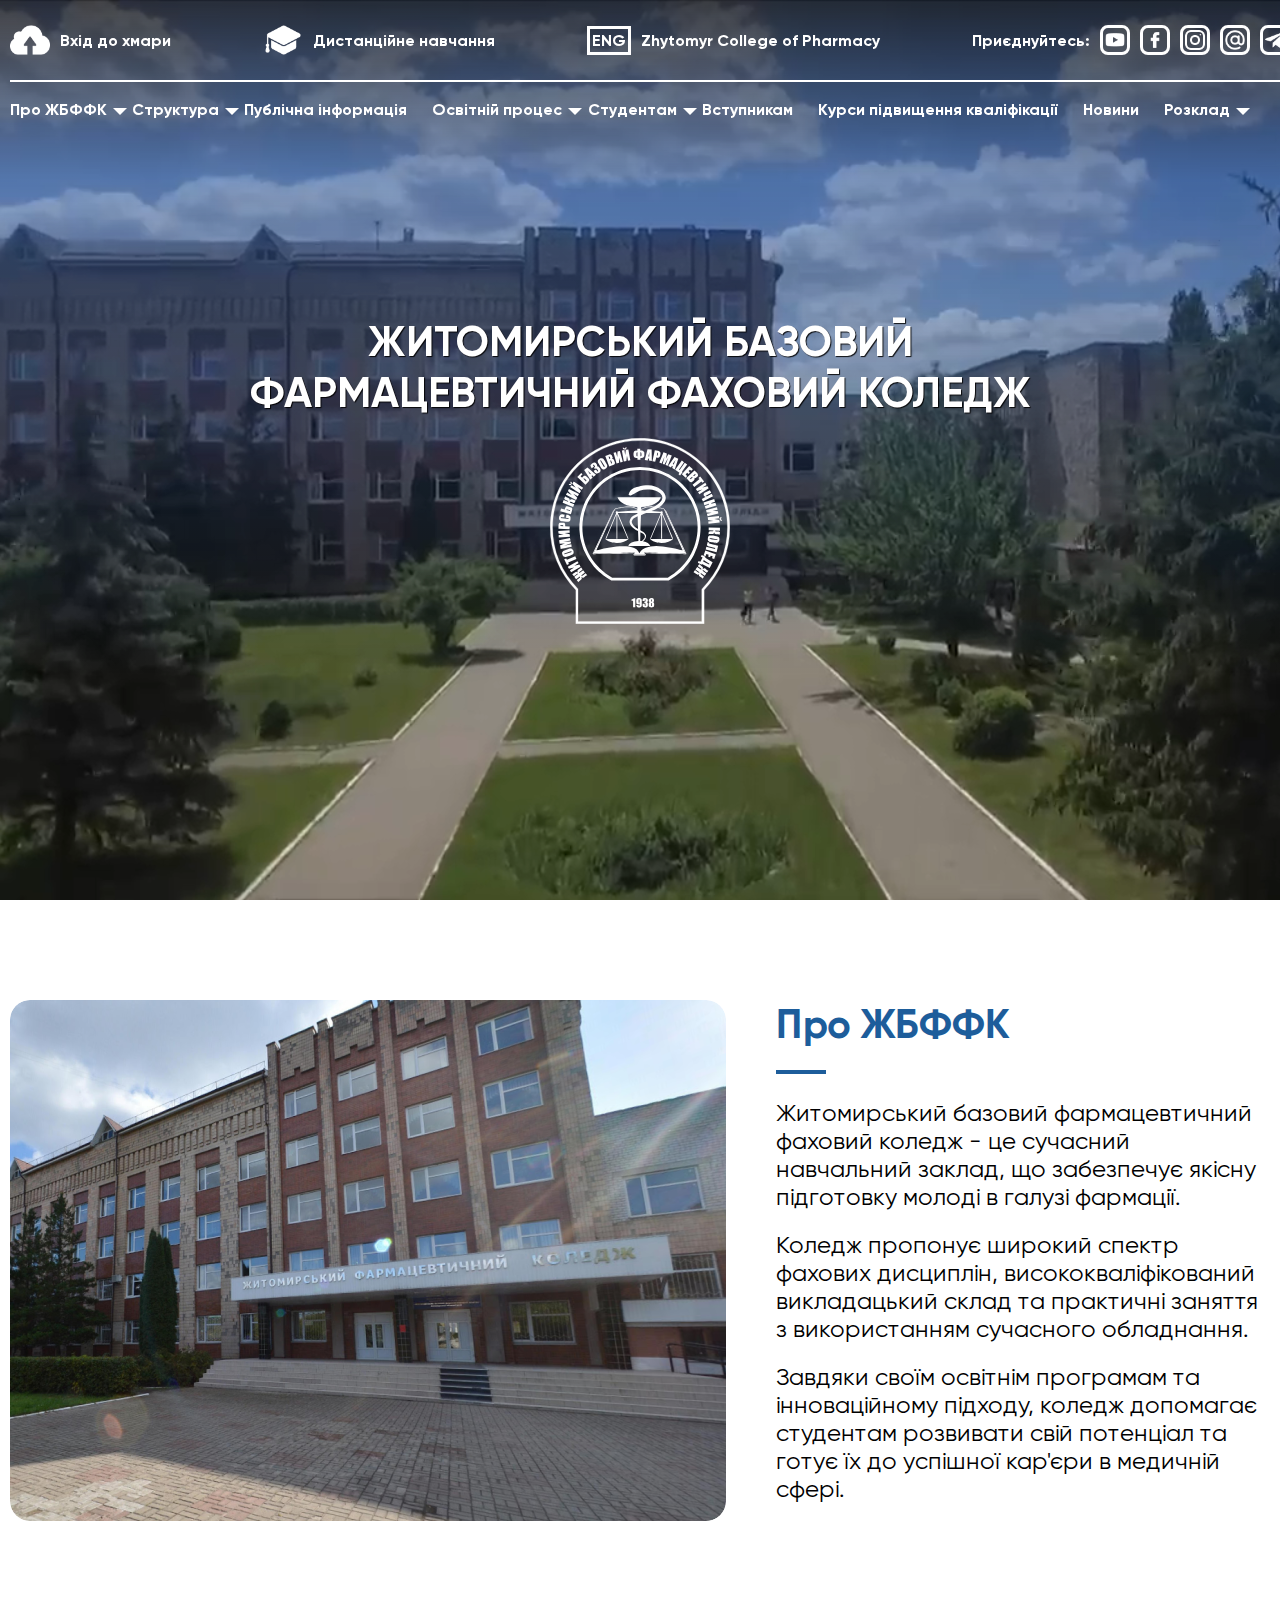
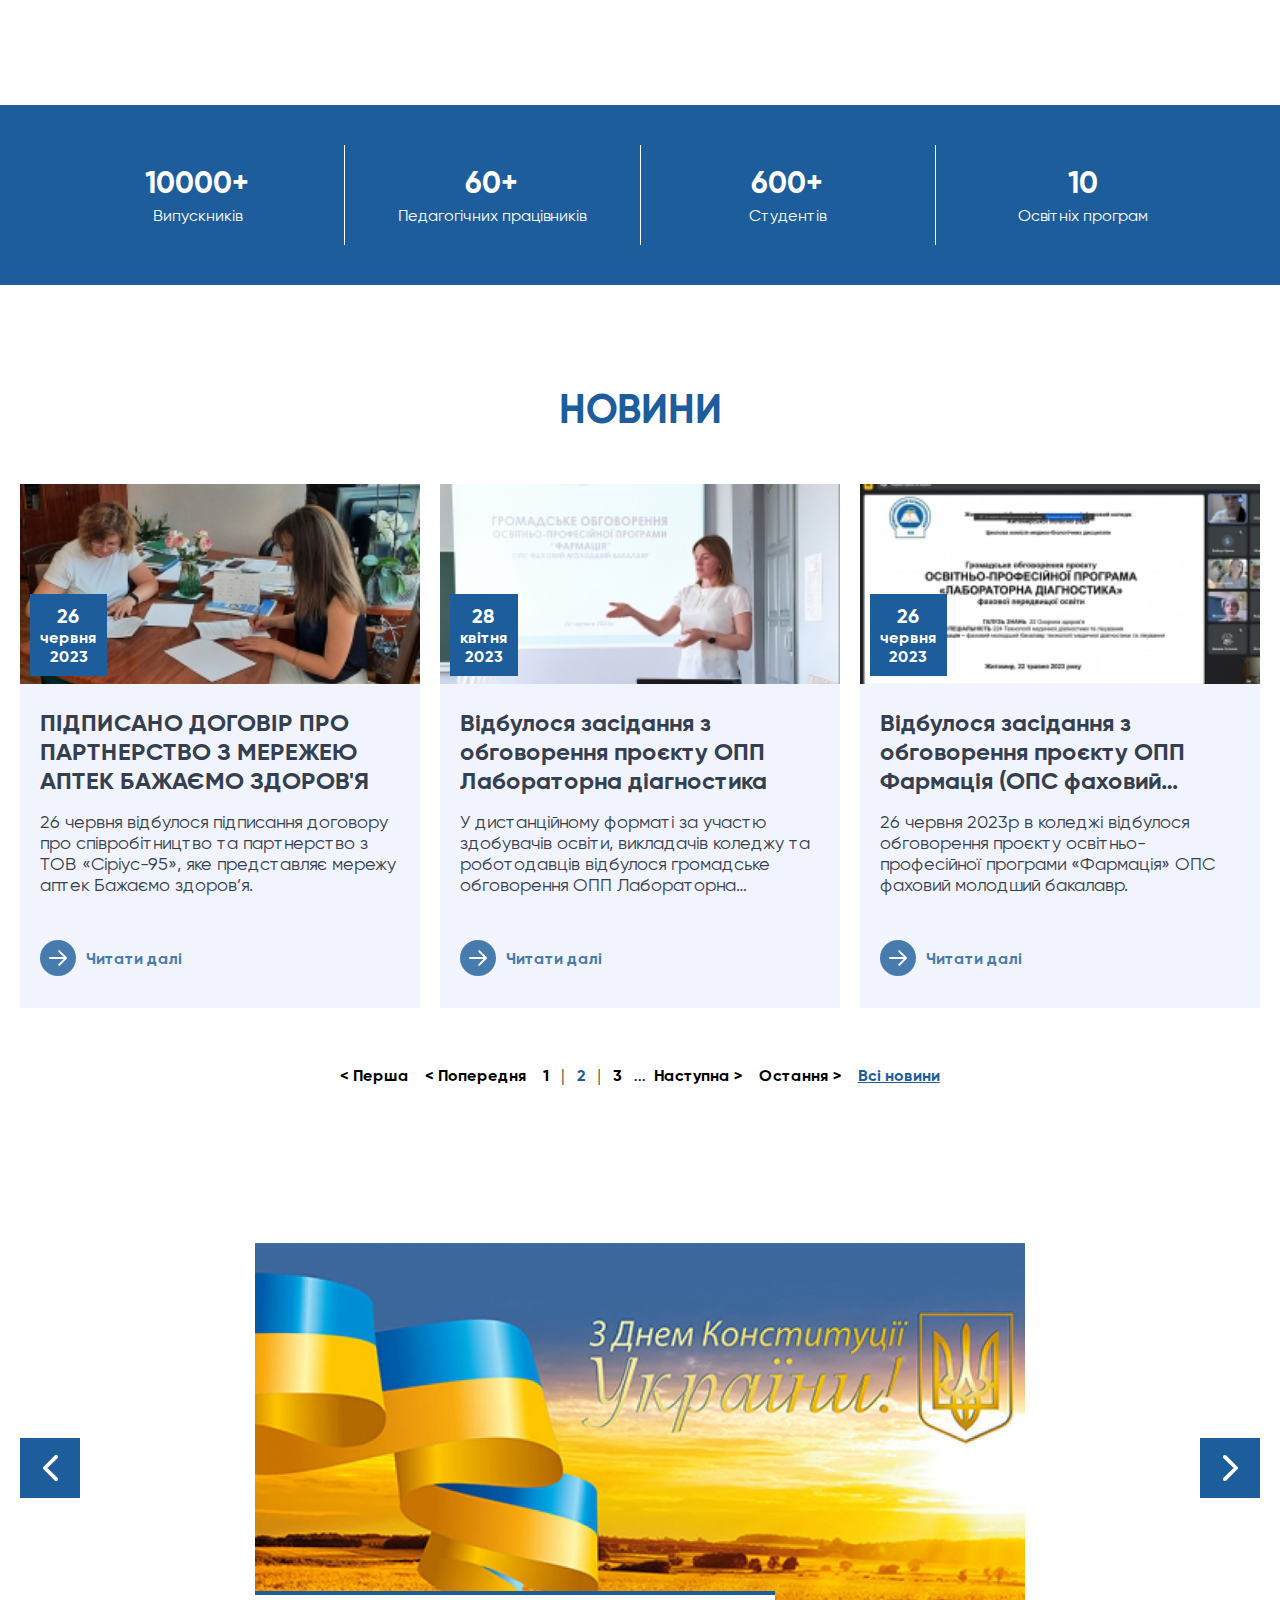
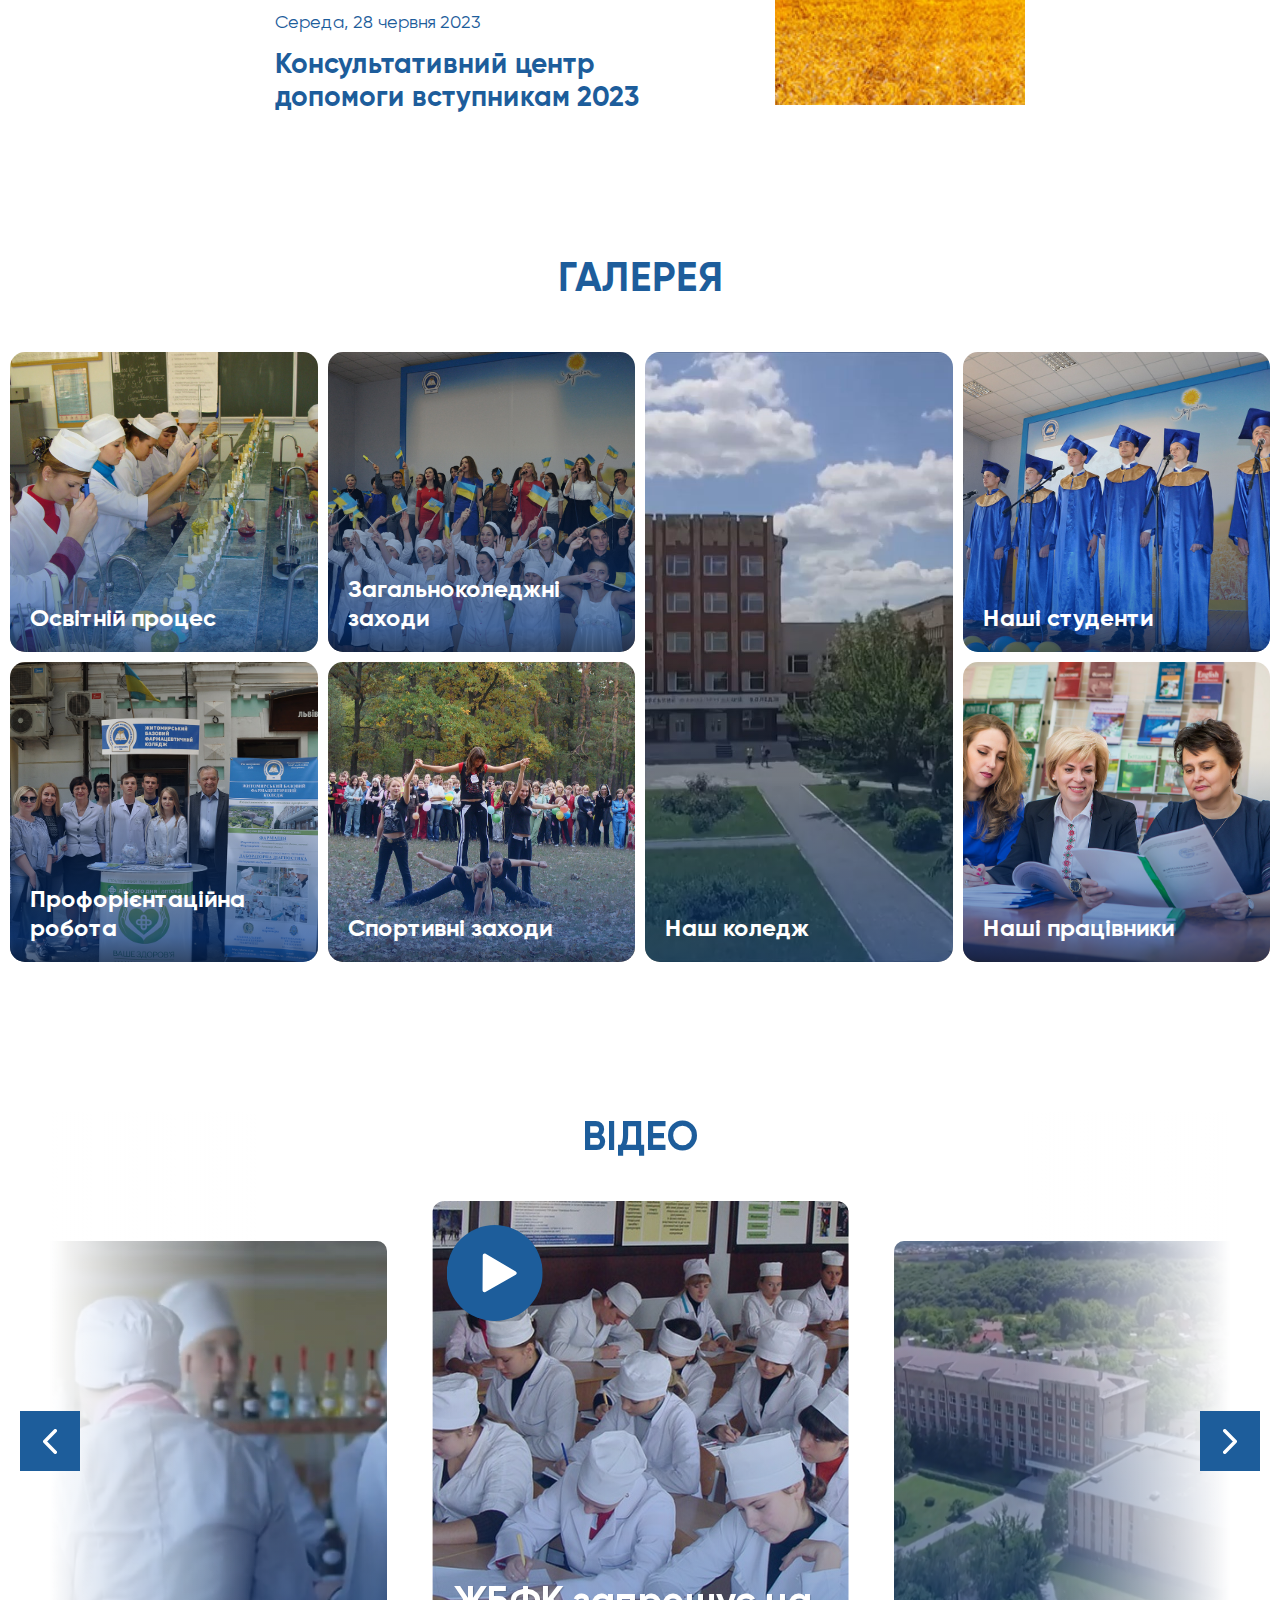
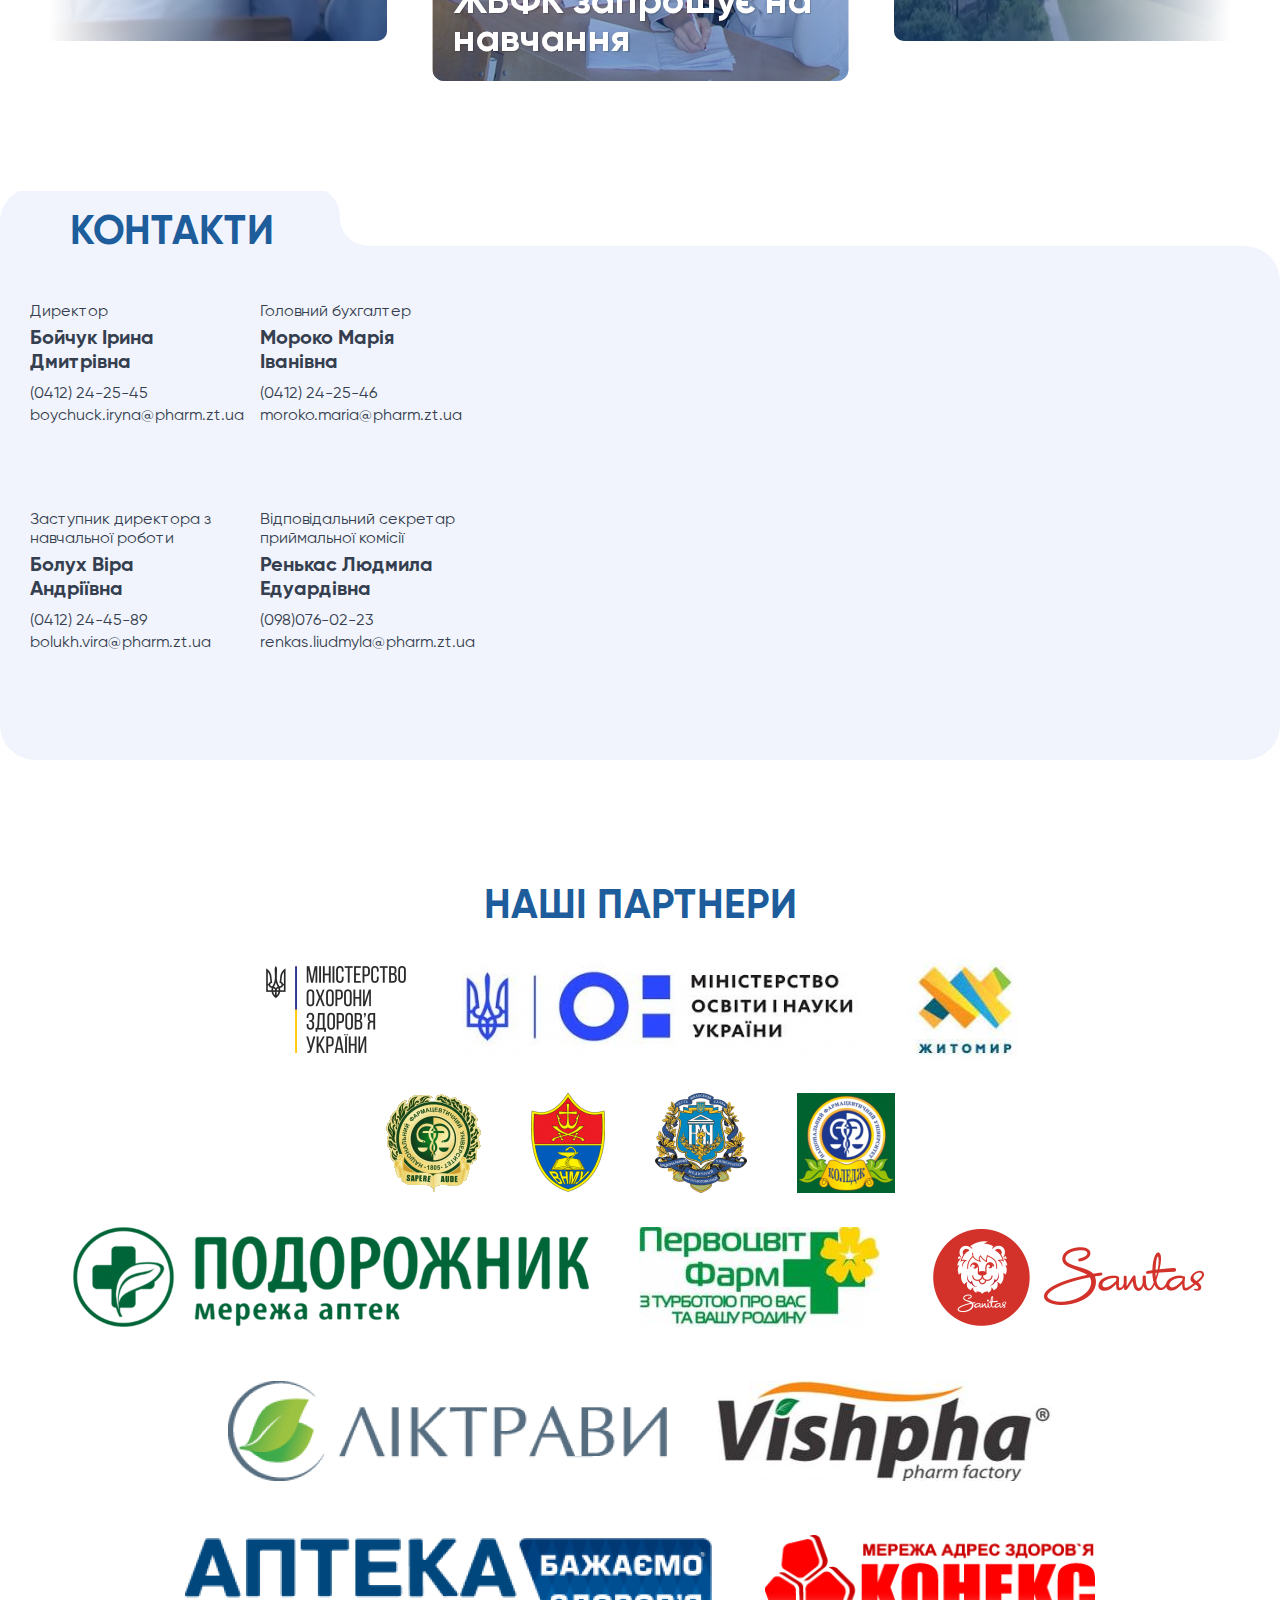
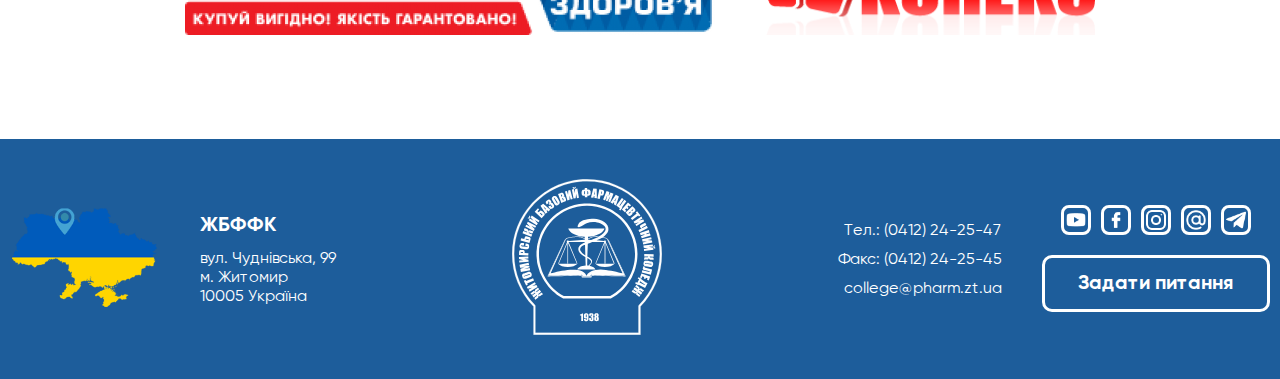
==== index.html @ 92c78573 "news page" ====
<!DOCTYPE html>
<html lang="en">
  <head>
    <meta charset="UTF-8" />
    <meta name="viewport" content="width=device-width, initial-scale=1.0" />
    <link rel="stylesheet" href="css/global.css" />
    <link rel="stylesheet" href="css/style.css" />
    <title>Document</title>
  </head>
  <body>
    <div class="wrapper" id="scroll-top">
      <header class="header">
        <!-- <div class="header__inner"> -->
        <div class="container">
          <div class="header__top">
            <a class="header__top-link" href="#">
              <img src="./images/icons/cloud-white.png" alt="cloud icon" />
              <span>Вхід до хмари</span>
            </a>
            <a class="header__top-link" href="#">
              <img src="./images/icons/education-white.png" alt="education" />
              <span>Дистанційне навчання</span>
            </a>
            <a class="header__top-link" href="#">
              <span class="header__eng-icon">ENG</span>
              <span>Zhytomyr College of Pharmacy</span>
            </a>

            <div class="social__wrapper">
              <p>Приєднуйтесь:</p>
              <ul class="social__list">
                <li class="social__list-item">
                  <a href="#">
                    <img class="social__list-icon" src="./images/icons/youtube-white.png" />
                  </a>
                </li>
                <li class="social__list-item">
                  <a href="#">
                    <img class="social__list-icon" src="./images/icons/facebook-white.png" />
                  </a>
                </li>
                <li class="social__list-item">
                  <a href="#">
                    <img class="social__list-icon" src="./images/icons/instagram-white.png" />
                  </a>
                </li>
                <li class="social__list-item">
                  <a href="#">
                    <img class="social__list-icon" src="./images/icons/email-white.png" />
                  </a>
                </li>
                <li class="social__list-item">
                  <a href="#">
                    <img class="social__list-icon" src="./images/icons/telegram-white.png" />
                  </a>
                </li>
              </ul>
            </div>
          </div>
        </div>

        <nav class="header__nav" id="header-nav">
          <ul class="header__nav-list">
            <li class="header__nav-item">
              <a href="#">Про ЖБФФК</a>
              <span class="triangle"></span>
              <ul class="header__nav-submenu">
                <li class="header__nav-submenu-item">
                  <a class="header__nav-submenu-link" href="#">Про ЖБФФК</a>
                </li>
                <li class="header__nav-submenu-item">
                  <a class="header__nav-submenu-link" href="/pages/about/college-history.html">Історія коледжу</a>
                </li>
                <li class="header__nav-submenu-item">
                  <a class="header__nav-submenu-link" href="#">Контакти</a>
                </li>
                <li class="header__nav-submenu-item">
                  <a class="header__nav-submenu-link" href="/pages/about/administration.html">Адміністрація</a>
                </li>
                <li class="header__nav-submenu-item">
                  <a class="header__nav-submenu-link" href="/pages/about/teachers.html">Викладацький склад</a>
                </li>
                <li class="header__nav-submenu-item">
                  <a class="header__nav-submenu-link" href="/pages/about/m-t-baza2.html">Матеріально-технічна база</a>
                </li>
                <li class="header__nav-submenu-item">
                  <a class="header__nav-submenu-link" href="#">Гуртожиток</a>
                </li>
                <li class="header__nav-submenu-item">
                  <a class="header__nav-submenu-link" href="#">Відео і 3D-панорами</a>
                </li>
                <li class="header__nav-submenu-item">
                  <a class="header__nav-submenu-link" href="#">Відомі випускники коледжу</a>
                </li>
                <li class="header__nav-submenu-item">
                  <a class="header__nav-submenu-link" href="#">Герб та гімн коледжу</a>
                </li>
              </ul>
            </li>
            <li class="header__nav-item">
              <a href="#">Структура</a>
              <span class="triangle"></span>
              <ul class="header__nav-submenu">
                <li class="header__nav-submenu-item">
                  <a class="header__nav-submenu-link" href="#">Структура</a>
                </li>
                <li class="header__nav-submenu-item">
                  <a class="header__nav-submenu-link" href="./pages/structure/department.html">Відділення</a>
                </li>
                <li class="header__nav-submenu-item">
                  <a class="header__nav-submenu-link" href="./pages/structure/subdivisions.html">Підрозділи</a>
                </li>
                <li class="header__nav-submenu-item">
                  <a class="header__nav-submenu-link" href="#">Циклові комісії</a>
                </li>
              </ul>
            </li>
            <li class="header__nav-item"><a href="./pages/public-info/public-info.html">Публічна інформація</a></li>
            <li class="header__nav-item">
              <a href="#">Освітній процес</a>
              <span class="triangle"></span>
              <ul class="header__nav-submenu">
                <li class="header__nav-submenu-item">
                  <a class="header__nav-submenu-link" href="#">Освітній процес</a>
                </li>
                <li class="header__nav-submenu-item">
                  <a class="header__nav-submenu-link" href="#">Освітньо-професійні програми</a>
                </li>
                <li class="header__nav-submenu-item">
                  <a class="header__nav-submenu-link" href="#">Графік навчального процесу</a>
                </li>
                <li class="header__nav-submenu-item">
                  <a class="header__nav-submenu-link" href="#">Ліцензування та акредитація</a>
                </li>
                <li class="header__nav-submenu-item">
                  <a class="header__nav-submenu-link" href="#">Моніторинг якості освіти</a>
                </li>
                <li class="header__nav-submenu-item">
                  <a class="header__nav-submenu-link" href="#">Науково-методична робота</a>
                </li>
                <li class="header__nav-submenu-item">
                  <a class="header__nav-submenu-link" href="#">Педагогічна робота</a>
                </li>
                <li class="header__nav-submenu-item">
                  <a class="header__nav-submenu-link" href="#">Виховна робота</a>
                </li>
                <li class="header__nav-submenu-item">
                  <a class="header__nav-submenu-link" href="#">Цивільний захист</a>
                </li>
                <li class="header__nav-submenu-item">
                  <a class="header__nav-submenu-link" href="#">Запобігання булінгу</a>
                </li>
                <li class="header__nav-submenu-item">
                  <a class="header__nav-submenu-link" href="#">Практична підготовка</a>
                </li>
              </ul>
            </li>
            <li class="header__nav-item">
              <a href="#">Студентам</a>
              <span class="triangle"></span>
              <ul class="header__nav-submenu">
                <li class="header__nav-submenu-item">
                  <a class="header__nav-submenu-link" href="#">Студентам</a>
                </li>
                <li class="header__nav-submenu-item">
                  <a class="header__nav-submenu-link" href="#">Крок М</a>
                </li>
                <li class="header__nav-submenu-item">
                  <a class="header__nav-submenu-link" href="#">Прцевлаштування випускників</a>
                </li>
                <li class="header__nav-submenu-item">
                  <a class="header__nav-submenu-link" href="#">Швидка студентська допомога</a>
                </li>
                <li class="header__nav-submenu-item">
                  <a class="header__nav-submenu-link" href="#">Академічна доброчесність</a>
                </li>
                <li class="header__nav-submenu-item">
                  <a class="header__nav-submenu-link" href="#">Вибіркові дисципліни (силабуси)</a>
                </li>
                <li class="header__nav-submenu-item">
                  <a class="header__nav-submenu-link" href="#">Студентське наукове товариство ЖБФФК</a>
                </li>
                <li class="header__nav-submenu-item">
                  <a class="header__nav-submenu-link" href="#">Студентське самоврядування</a>
                </li>
              </ul>
            </li>
            <li class="header__nav-item"><a href="#">Вступникам</a></li>
            <li class="header__nav-item"><a href="#">Курси підвищення кваліфікації</a></li>
            <li class="header__nav-item"><a href="./pages/news/news.html">Новини</a></li>
            <li class="header__nav-item">
              <a href="#">Розклад</a>
              <span class="triangle"></span>
              <ul class="header__nav-submenu">
                <li class="header__nav-submenu-item">
                  <a class="header__nav-submenu-link" href="#">Розклад</a>
                </li>
                <li class="header__nav-submenu-item">
                  <a class="header__nav-submenu-link" href="#">Група</a>
                </li>
                <li class="header__nav-submenu-item">
                  <a class="header__nav-submenu-link" href="#">Викладач</a>
                </li>
                <li class="header__nav-submenu-item">
                  <a class="header__nav-submenu-link" href="#">Розклад екзаменів</a>
                </li>
                <li class="header__nav-submenu-item">
                  <a class="header__nav-submenu-link" href="#">Журнал відсутніх</a>
                </li>
              </ul>
            </li>
          </ul>
        </nav>
        <!-- </div> -->
      </header>

      <div class="main-slider">
        <div class="main-slider-video">
          <video poster="./images/top-slider/bg-poster.jpg" autoplay muted loop playsinline>
            <source src="./videos/bg.mp4" type="video/mp4" />
          </video>
        </div>

        <div class="main-slider__content">
          <h1 class="main-slider__title">ЖИТОМИРСЬКИЙ БАЗОВИЙ ФАРМАЦЕВТИЧНИЙ ФАХОВИЙ КОЛЕДЖ</h1>
          <img class="main-slider__logo" src="./images/icons/logo_white.svg" alt="logo" />
        </div>
      </div>

      <div class="about pt-100">
        <div class="container">
          <div class="about__wrapper">
            <div class="about__image">
              <img src="./images/about/about-us.jpg" alt="college photo" />
            </div>

            <div class="about__content">
              <h2>Про ЖБФФК</h2>
              <p>
                Житомирський базовий фармацевтичний фаховий коледж - це сучасний навчальний заклад, що забезпечує якісну
                підготовку молоді в галузі фармації.
              </p>
              <p>
                Коледж пропонує широкий спектр фахових дисциплін, висококваліфікований викладацький склад та практичні
                заняття з використанням сучасного обладнання.
              </p>
              <p>
                Завдяки своїм освітнім програмам та інноваційному підходу, коледж допомагає студентам розвивати свій
                потенціал та готує їх до успішної кар'єри в медичній сфері.
              </p>
            </div>
          </div>
        </div>
      </div>

      <div class="stats">
        <div class="container">
          <div class="stats__inner">
            <div class="stats__item">
              <div class="stats__item-inner">
                <h3 class="stats__number">10000+</h3>
                <p class="stats__text">Випускників</p>
              </div>
            </div>
            <div class="stats__item">
              <div class="stats__item-inner">
                <h3 class="stats__number">60+</h3>
                <p class="stats__text">Педагогічних працівників</p>
              </div>
            </div>
            <div class="stats__item">
              <div class="stats__item-inner">
                <h3 class="stats__number">600+</h3>
                <p class="stats__text">Студентів</p>
              </div>
            </div>
            <div class="stats__item">
              <div class="stats__item-inner">
                <h3 class="stats__number">10</h3>
                <p class="stats__text">Освітніх програм</p>
              </div>
            </div>
          </div>
        </div>
      </div>

      <div class="news2">
        <div class="container">
          <div class="news2__inner">
            <h2 class="news2__title section-title">Новини</h2>

            <div class="news2__items">
              <div class="news2__item">
                <div class="news2__img-wrapper">
                  <p class="news2__item-date">
                    <span>26</span>
                    <span>червня</span>
                    <span>2023</span>
                  </p>
                  <img class="news2__item-img" src="./images/events/news-1.jpg" alt="event" />
                </div>
                <div class="news2__item-col">
                  <div class="news2__item-content">
                    <h4 class="news2__item-title">
                      ПІДПИСАНО ДОГОВІР ПРО ПАРТНЕРСТВО З МЕРЕЖЕЮ АПТЕК БАЖАЄМО ЗДОРОВ'Я
                    </h4>
                    <p class="news2__item-text">
                      26 червня відбулося підписання договору про співробітництво та партнерство з ТОВ «Сіріус-95», яке
                      представляє мережу аптек Бажаємо здоров’я.
                    </p>
                  </div>
                  <div class="news2__read-more">
                    <div class="news2__read-more-icon">
                      <svg width="56" height="49" viewBox="0 0 56 49" fill="none" xmlns="http://www.w3.org/2000/svg">
                        <path
                          d="M53 24.4286L3 24.4286M53 24.4286L31.5714 3.00004M53 24.4286L31.5714 45.8572"
                          stroke-width="6"
                          stroke-linecap="round"
                          stroke-linejoin="round"
                        />
                      </svg>
                    </div>
                    <p class="news2__read-more-text">Читати далі</p>
                  </div>
                </div>
              </div>

              <div class="news2__item">
                <div class="news2__img-wrapper">
                  <p class="news2__item-date">
                    <span>28</span>
                    <span>квітня</span>
                    <span>2023</span>
                  </p>
                  <img class="news2__item-img" src="./images/events/news-2.jpg" alt="event" />
                </div>
                <div class="news2__item-col">
                  <div class="news2__item-content">
                    <h4 class="news2__item-title">
                      Відбулося засідання з обговорення проєкту ОПП Лабораторна діагностика
                    </h4>
                    <p class="news2__item-text">
                      У дистанційному форматі за участю здобувачів освіти, викладачів коледжу та роботодавців відбулося
                      громадське обговорення ОПП Лабораторна діагностика.
                    </p>
                  </div>
                  <div class="news2__read-more">
                    <div class="news2__read-more-icon">
                      <svg width="56" height="49" viewBox="0 0 56 49" fill="none" xmlns="http://www.w3.org/2000/svg">
                        <path
                          d="M53 24.4286L3 24.4286M53 24.4286L31.5714 3.00004M53 24.4286L31.5714 45.8572"
                          stroke-width="6"
                          stroke-linecap="round"
                          stroke-linejoin="round"
                        />
                      </svg>
                    </div>
                    <p class="news2__read-more-text">Читати далі</p>
                  </div>
                </div>
              </div>

              <div class="news2__item">
                <div class="news2__img-wrapper">
                  <p class="news2__item-date">
                    <span>26</span>
                    <span>червня</span>
                    <span>2023</span>
                  </p>
                  <img class="news2__item-img" src="./images/events/news-3.jpg" alt="event" />
                </div>
                <div class="news2__item-col">
                  <div class="news2__item-content">
                    <h4 class="news2__item-title">
                      Відбулося засідання з обговорення проєкту ОПП Фармація (ОПС фаховий молодший бакалавр)
                    </h4>
                    <p class="news2__item-text">
                      26 червня 2023р в коледжі відбулося обговорення проєкту освітньо-професійної програми «Фармація»
                      ОПС фаховий молодший бакалавр.
                    </p>
                  </div>
                  <div class="news2__read-more">
                    <div class="news2__read-more-icon">
                      <svg width="56" height="49" viewBox="0 0 56 49" fill="none" xmlns="http://www.w3.org/2000/svg">
                        <path
                          d="M53 24.4286L3 24.4286M53 24.4286L31.5714 3.00004M53 24.4286L31.5714 45.8572"
                          stroke-width="6"
                          stroke-linecap="round"
                          stroke-linejoin="round"
                        />
                      </svg>
                    </div>
                    <p class="news2__read-more-text">Читати далі</p>
                  </div>
                </div>
              </div>

              <!-- <div class="news2__item">
                <div class="news2__img-wrapper">
                  <p class="news2__item-date">
                    <span>30</span>
                    <span>червня</span>
                    <span>2023</span>
                  </p>
                  <img class="news2__item-img" src="./images/events/news-4.jpg" alt="event" />
                </div>
                <div class="news2__item-col">
                  <div class="news2__item-content">
                    <h4 class="news2__item-title">ВИПУСК 2023</h4>
                    <p class="news2__item-text">
                      30 червня Житомирський базовий фармацевтичний коледж урочисто вручав дипломи молодим фахівцям
                      фармації та лабораторної діагностики.
                    </p>
                  </div>
                  <div class="news2__read-more">
                    <div class="news2__read-more-icon">
                      <svg width="56" height="49" viewBox="0 0 56 49" fill="none" xmlns="http://www.w3.org/2000/svg">
                        <path
                          d="M53 24.4286L3 24.4286M53 24.4286L31.5714 3.00004M53 24.4286L31.5714 45.8572"
                          stroke-width="6"
                          stroke-linecap="round"
                          stroke-linejoin="round"
                        />
                      </svg>
                    </div>
                    <p class="news2__read-more-text">Читати далі</p>
                  </div>
                </div>
              </div> -->
            </div>

            <div class="news2__pagination">
              <span class="news2__pagination-item">< Перша</span>
              <span class="news2__pagination-item">< Попередня</span>
              <span>
                <span class="news2__pagination-item">1</span>
                <span>|</span>
                <span class="news2__selected-page">2</span>
                <span>|</span>
                <span class="news2__pagination-item">3</span>
                <span>...</span>
              </span>
              <span class="news2__pagination-item">Наступна ></span>
              <span class="news2__pagination-item">Остання ></span>
              <span class="news2__all-news">Всі новини</span>
            </div>
          </div>
        </div>
      </div>

      <!-- <div class="events">
        <div class="events__slider">

          <div class="events__slider-item">
            <div class="events__content">
              <div class="events__image-wrapper">
                <img class="events__image" src="./images/events/events-1.jpg" alt="" />
                <div class="events__info"></div>
              </div>
              <div class="events__date">Четвер, 23 червня 2023</div>
              <p class="events__text">Консультативний центр допомоги вступникам 2023</p>
            </div>
          </div>

          <div class="events__slider-item">
            <div class="events__content">
              <div class="events__image-wrapper">
                <img class="events__image" src="./images/events/events-2.jpg" alt="" />
                <div class="events__info"></div>
              </div>
              <div class="events__date">Середа, 28 червня 2023</div>
              <p class="events__text">З ДНЕМ КОНСТИТУЦІЇ УКРАЇНИ</p>
            </div>
          </div>

          <div class="events__slider-item">
            <div class="events__content">
              <div class="events__image-wrapper">
                <img class="events__image" src="./images/events/events-3.jpg" alt="" />
                <div class="events__info"></div>
              </div>
              <div class="events__date">Четвер, 18 травня 2023</div>
              <p class="events__text">Тренінг з написання мотиваційного листа</p>
            </div>
          </div>
        </div>
      </div> -->

      <div class="events2">
        <!-- <div class="container"> -->
        <div class="events2__slider">
          <div class="events2__slider-item">
            <div class="events2__slider-item-inner">
              <div class="events2__slider-img-box">
                <img src="./images/events/events-1.jpg" alt="slider photo" />
              </div>
              <div class="events2__slider-content">
                <div class="events2__slider-date">Середа, 28 червня 2023</div>
                <h5 class="events2__slider-title">Консультативний центр допомоги вступникам 2023</h5>
              </div>
            </div>
          </div>

          <div class="events2__slider-item">
            <div class="events2__slider-item-inner">
              <div class="events2__slider-img-box">
                <img src="./images/events/events-2.jpg" alt="slider photo" />
              </div>
              <div class="events2__slider-content">
                <div class="events2__slider-date">Середа, 28 червня 2023</div>
                <h5 class="events2__slider-title">З ДНЕМ КОНСТИТУЦІЇ УКРАЇНИ</h5>
              </div>
            </div>
          </div>

          <div class="events2__slider-item">
            <div class="events2__slider-item-inner">
              <div class="events2__slider-img-box">
                <img src="./images/events/events-3.jpg" alt="slider photo" />
              </div>
              <div class="events2__slider-content">
                <div class="events2__slider-date">Четвер, 18 травня 2023</div>
                <h5 class="events2__slider-title">Тренінг з написання мотиваційного листа</h5>
              </div>
            </div>
          </div>

          <!-- events2__slider-item -->
          <!-- </div> -->
        </div>
      </div>

      <!-- <div class="news overhung-rectangle rectangle-gray">
        <div class="container">
          <div class="news__wrapper">
            <h2 class="news__title section-title">НОВИНИ ТА ПОДІЇ</h2>

            <div class="news__items">
              <div class="news__left">
                <div class="news__left-items">
                  <a class="news__item item-overlay" href="#">
                    <img class="news__bg" src="./images/events/news-1.jpg" alt="event" />
                    <h4 class="news__item-title">ПІДПИСАНО ДОГОВІР ПРО ПАРТНЕРСТВО З МЕРЕЖЕЮ АПТЕК БАЖАЄМО ЗДОРОВ'Я</h4>
                    <p class="news__item-date">26 Червня 2023</p>
                  </a>

                  <a class="news__item item-overlay" href="#">
                    <img class="news__bg" src="./images/events/news-2.jpg" alt="event" />
                    <h4 class="news__item-title">
                      Відбулося засідання з обговорення проєкту ОПП Фармація (ОПС фаховий молодший бакалавр)
                    </h4>
                    <p class="news__item-date">25 Червня 2023</p>
                  </a>

                  <a class="news__item item-overlay" href="#">
                    <img class="news__bg" src="./images/events/news-3.jpg" alt="event" />
                    <h4 class="news__item-title">
                      Відбулося засідання з обговорення проєкту ОПП Фармація (ОПС фаховий молодший бакалавр)
                    </h4>
                    <p class="news__item-date">25 Червня 2023</p>
                  </a>
                </div>

                <div class="news__pagination">
                  <span class="news__pagination-item">< Перша</span>
                  <span class="news__pagination-item">< Попередня</span>
                  <span>
                    <span class="news__pagination-item">1</span>
                    <span>|</span>
                    <span class="news__selected-page">2</span>
                    <span>|</span>
                    <span class="news__pagination-item">3</span>
                    <span>...</span>
                  </span>
                  <span class="news__pagination-item">Наступна ></span>
                  <span class="news__pagination-item">Остання ></span>
                  <span class="news__all-news">Всі новини</span>
                </div>
              </div>

              <div class="news__item item-overlay not-show">
                <img class="news__bg" src="./images/events/events.jpg" alt="event" />
                <h4 class="news__item-title news__events-title">Тренінг з написання мотиваційного листа</h4>
                <div class="news__events">
                  <img src="./images/icons/arrow.png" alt="arrow" />
                  <p class="news__events-date">25 Червня 2023</p>
                  <img src="./images/icons/arrow.png" alt="arrow" />
                </div>
              </div>
            </div>
          </div>
        </div>
      </div> -->

      <!-- <div class="gallery overhung-rectangle rectangle-white">
        <div class="container">
          <div class="gallery__wrapper">
            <h2 class="gallery__title section-title">ГАЛЕРЕЯ ТА ВІДЕО</h2>

            <div class="news__row">
              <div class="gallery__items">
                <a class="news__item item-overlay" href="#">
                  <img class="news__bg" src="./images/new-gallery/gallery-1.jpg" alt="event" />
                  <h4 class="news__item-title">Освітній процес</h4>
                </a>

                <a class="news__item item-overlay" href="#">
                  <img class="news__bg" src="./images/new-gallery/gallery-2.jpg" alt="event" />
                  <h4 class="news__item-title">Профорієнтаційна робота</h4>
                </a>

                <a class="news__item item-overlay" href="#">
                  <img class="news__bg" src="./images/new-gallery/gallery-3.jpg" alt="event" />
                  <h4 class="news__item-title">Загальноколеджні заходи</h4>
                </a>

                <a class="news__item item-overlay" href="#">
                  <img class="news__bg" src="./images/new-gallery/gallery-4.jpg" alt="event" />
                  <h4 class="news__item-title">Спортивні заходи</h4>
                </a>

                <a class="news__item item-overlay" href="#">
                  <img class="news__bg" src="./images/new-gallery/gallery-5.jpg" alt="event" />
                  <h4 class="news__item-title">Наші студенти</h4>
                </a>

                <a class="news__item item-overlay" href="#">
                  <img class="news__bg" src="./images/new-gallery/gallery-6.jpg" alt="event" />
                  <h4 class="news__item-title">Наші працівники</h4>
                </a>
              </div>

              <div class="video__items">
                <a class="news__item item-overlay not-show" href="#">
                  <img class="video-play" src="./images/icons/play.png" alt="video play icon" />
                  <img class="news__bg" src="./images/gallery/video-1.jpg" alt="event" />
                  <h4 class="news__item-title">Фарм коледж - День вчителя</h4>
                </a>

                <a class="news__item item-overlay not-show" href="#">
                  <img class="video-play" src="./images/icons/play.png" alt="video play icon" />
                  <img class="news__bg" src="./images/gallery/video-2.png" alt="event" />
                  <h4 class="news__item-title">Наш коледж</h4>
                </a>
              </div>
            </div>
          </div>
        </div>
      </div> -->

      <!-- <div class="new-gallery">
        <div class="container">
          <div class="new-gallery__inner">
            <h2 class="new-gallery__title section-title">ГАЛЕРЕЯ</h2>
            <div class="new-gallery__items">
              <a class="new-gallery__item new-gallery__item--large" href="#">
                <img class="new-gallery__item-img" src="./images/new-gallery/gallery-1.jpg" alt="event" />
                <h4 class="new-gallery__item-title">Освітній процес</h4>
              </a>
              <a class="new-gallery__item new-gallery__item--small" href="#">
                <img class="new-gallery__item-img" src="./images/new-gallery/gallery-2.jpg" alt="event" />
                <h4 class="new-gallery__item-title">Профорієнтаційна робота</h4>
              </a>
              <a class="new-gallery__item new-gallery__item--medium" href="#">
                <img class="new-gallery__item-img" src="./images/new-gallery/gallery-3.jpg" alt="event" />
                <h4 class="new-gallery__item-title">Загальноколеджні заходи</h4>
              </a>
              <a class="new-gallery__item new-gallery__item--medium" href="#">
                <img class="new-gallery__item-img" src="./images/new-gallery/gallery-4.jpg" alt="event" />
                <h4 class="new-gallery__item-title">Спортивні заходи</h4>
              </a>
              <a class="new-gallery__item new-gallery__item--small" href="#">
                <img class="new-gallery__item-img" src="./images/new-gallery/gallery-5.jpg" alt="event" />
                <h4 class="new-gallery__item-title">Наші студенти</h4>
              </a>
              <a class="new-gallery__item new-gallery__item--large" href="#">
                <img class="new-gallery__item-img" src="./images/new-gallery/gallery-6.jpg" alt="event" />
                <h4 class="new-gallery__item-title">Наші працівники</h4>
              </a>
            </div>
          </div>
        </div>
      </div> -->

      <div class="second-gallery">
        <h2 class="second-gallery__title section-title">ГАЛЕРЕЯ</h2>

        <div class="container">
          <div class="second-gallery__content">
            <div class="second-gallery__col">
              <a
                class="second-gallery__item"
                target="_blank"
                href="https://drive.google.com/open?id=1LEaqDoVJ0mTtFKSLSmThE-bkhekzynvS"
              >
                <img class="second-gallery__item-img" src="./images/new-gallery/gallery-1.jpg" alt="event" />
                <h4 class="second-gallery__item-title">Освітній процес</h4>
              </a>
              <a
                class="second-gallery__item"
                target="_blank"
                href="https://drive.google.com/open?id=1_yximVopgxkshgjyEOQ1sVi2S6HLvgWB"
              >
                <img class="second-gallery__item-img" src="./images/new-gallery/gallery-2.jpg" alt="event" />
                <h4 class="second-gallery__item-title">Профорієнтаційна робота</h4>
              </a>
            </div>

            <div class="second-gallery__col">
              <a
                class="second-gallery__item"
                target="_blank"
                href="https://drive.google.com/open?id=1I3LAMhHxL_uXd3_jdxag2516iLhx2IKi"
              >
                <img class="second-gallery__item-img" src="./images/new-gallery/gallery-3.jpg" alt="event" />
                <h4 class="second-gallery__item-title">Загальноколеджні заходи</h4>
              </a>
              <a
                class="second-gallery__item"
                target="_blank"
                href="https://drive.google.com/open?id=1E3qompho3dSScf6MdeN5a7Z5ewy60bOt"
              >
                <img class="second-gallery__item-img" src="./images/new-gallery/gallery-4.jpg" alt="event" />
                <h4 class="second-gallery__item-title">Спортивні заходи</h4>
              </a>
            </div>

            <div class="second-gallery__col">
              <a
                class="second-gallery__item-large"
                target="_blank"
                href="https://drive.google.com/drive/folders/1pXU54cMl_CHy4TsfTlYyiJWzXj70qhdZ"
              >
                <img class="second-gallery__item-img" src="./images/top-slider/bg-poster.jpg" alt="event" />
                <h4 class="second-gallery__item-title">Наш коледж</h4>
              </a>
            </div>

            <div class="second-gallery__col">
              <a
                class="second-gallery__item"
                target="_blank"
                href="https://drive.google.com/open?id=1EF2moEZhg0vGneH04TWDGqfUzPtyfKwK"
              >
                <img class="second-gallery__item-img" src="./images/new-gallery/gallery-5.jpg" alt="event" />
                <h4 class="second-gallery__item-title">Наші студенти</h4>
              </a>
              <a
                class="second-gallery__item"
                target="_blank"
                href="https://drive.google.com/open?id=1vIN70fGkg_6sPfeWMgeDGID46kSLbo7h"
              >
                <img class="second-gallery__item-img" src="./images/new-gallery/gallery-6.jpg" alt="event" />
                <h4 class="second-gallery__item-title">Наші працівники</h4>
              </a>
            </div>
          </div>
        </div>
      </div>

      <!-- <div class="videos">
        <div class="container">
          <div class="videos__inner">
            <h2 class="videos__title section-title">Відео</h2>
            <div class="videos__slider-box">
              <div class="videos__content">
                <div class="videos__description">
                  <h3 class="videos__description-title">ЖБФК запрошує на навчання</h3>
                  <p class="videos__description-text">
                    Фармація - одна з найдавніших сфер людської діяльності, яка зародилася на зорі цивілізації для
                    забезпечення найважливішої потреби людини бути здорового. Усіма мовами слово «фармація» звучить
                    однаково і означає науково-практичну галузь, яка займається питанням пошуку, одержання, дослідження,
                    застосування, зберігання, виготовлення та відпуску лікарських засобів.
                  </p>
                </div>
                <div class="videos__item">
                  <img class="videos__item-img" src="./images/gallery/video-4.png" alt="video-bg" />
                  <img class="videos__item-play" src="./images/icons/play.png" alt="video-bg" />
                </div>
              </div>

              <div class="videos__content">
                <div class="videos__description">
                  <h3 class="videos__description-title">Наш коледж</h3>
                  <p class="videos__description-text">
                    Житомирський базовий фармацевтичний фаховий коледж - один з найкращих освітніх центрів поліського
                    регіону і всієї України. Коледж є базовим з питань навчально-методичної роботи для вищих медичних,
                    фармацевтичних навчальних закладів, які здійснюють підготовку фврмацевтів в Україні. Житомирський
                    базовий фармацевтичний фаховий коледж - це потужний кадровий потенціал, міцна матеріально-технічна
                    база, конкурентоспроможність фахівців на ринку праці.
                  </p>
                </div>
                <div class="videos__item">
                  <img class="videos__item-img" src="./images/videos/video-3.png" alt="video-bg" />
                  <img class="videos__item-play" src="./images/icons/play.png" alt="video-bg" />
                </div>
              </div>

              <div class="videos__content">
                <div class="videos__description">
                  <h3 class="videos__description-title">Фарм Коледж - День Вчителя</h3>
                  <p class="videos__description-text">
                    В 1994 році ЮНЕСКО оголосило Всесвітній день вчителя офіційним святом, яке щорічно відзначається 5
                    жовтня у більше, ніж ста країнах світу. Традиційно святкують його і в Житомирському базовому
                    фармацевтичному коледжі ім. Г.С. Протасевича. У цей день у фойє коледжу була розгорнута виставка
                    творчих робіт студентів і викладачів. На ній були представлені квіткові композиції, картини,
                    вишиванки та різні інші вироби.
                  </p>
                </div>
                <div class="videos__item">
                  <img class="videos__item-img" src="./images/videos/video-1.jpg" alt="video-bg" />
                  <img class="videos__item-play" src="./images/icons/play.png" alt="video-bg" />
                </div>
              </div>
            </div>
          </div>
        </div>
      </div> -->

      <div class="videos2">
        <h2 class="section-title videos2__title">Відео</h2>
        <div class="videos2__slider">
          <div class="videos2__slider-item">
            <div class="videos2__slider-inner" style="background-image: url(./images/videos/teacher-day.jpg)">
              <h3 class="videos2__slider-title">Фарм Коледж - День Вчителя</h3>
              <img class="videos2__slider-play" src="./images/icons/play-blue.svg" alt="video-bg" />
            </div>
          </div>

          <div class="videos2__slider-item">
            <div class="videos2__slider-inner" style="background-image: url(./images/videos/video-5.jpg)">
              <h3 class="videos2__slider-title">ЖБФК запрошує на навчання</h3>
              <img class="videos2__slider-play" src="./images/icons/play-blue.svg" alt="video-bg" />
            </div>
          </div>

          <div class="videos2__slider-item">
            <div class="videos2__slider-inner" style="background-image: url(./images/videos/video-4.png)">
              <h3 class="videos2__slider-title">Наш коледж</h3>
              <img class="videos2__slider-play" src="./images/icons/play-blue.svg" alt="video-bg" />
            </div>
          </div>

          <div class="videos2__slider-item">
            <div class="videos2__slider-inner" style="background-image: url(./images/videos/about_pharmasy.jpg)">
              <h3 class="videos2__slider-title">Про фармацію</h3>
              <img class="videos2__slider-play" src="./images/icons/play-blue.svg" alt="video-bg" />
            </div>
          </div>
        </div>
      </div>

      <div class="contacts">
        <div class="container contacts__container">
          <div class="contacts__wrapper">
            <!-- <div class="contacts__wrapper overhung-rectangle rectangle-gray"> -->
            <div class="contacts__title section-title">КОНТАКТИ</div>

            <div class="contacts__row">
              <div class="contacts__items">
                <div class="contact__item">
                  <h6 class="contact__item-position">Директор</h6>
                  <h5 class="contact__item-name">Бойчук Ірина Дмитрівна</h5>
                  <a class="contact__item-tel" href="tel:0412242545">(0412) 24-25-45</a>
                  <a class="contact__item-email" href="mailto:boychuck.iryna@pharm.zt.ua">boychuck.iryna@pharm.zt.ua</a>
                </div>

                <div class="contact__item">
                  <h6 class="contact__item-position">Головний бухгалтер</h6>
                  <h5 class="contact__item-name">Мороко Марія Іванівна</h5>
                  <a class="contact__item-tel" href="tel:0412242546">(0412) 24-25-46</a>
                  <a class="contact__item-email" href="mailto:moroko.maria@pharm.zt.ua">moroko.maria@pharm.zt.ua</a>
                </div>

                <div class="contact__item">
                  <h6 class="contact__item-position">Заступник директора з навчальної роботи</h6>
                  <h5 class="contact__item-name">Болух Віра Андріївна</h5>
                  <a class="contact__item-tel" href="tel:0412244589">(0412) 24-45-89</a>
                  <a class="contact__item-email" href="mailto:bolukh.vira@pharm.zt.ua">bolukh.vira@pharm.zt.ua</a>
                </div>

                <div class="contact__item">
                  <h6 class="contact__item-position">Відповідальний секретар приймальної комісії</h6>
                  <h5 class="contact__item-name">Ренькас Людмила Едуардівна</h5>
                  <a class="contact__item-tel" href="tel:0980760223">(098)076-02-23</a>
                  <a class="contact__item-email" href="mailto:renkas.liudmyla@pharm.zt.ua"
                    >renkas.liudmyla@pharm.zt.ua</a
                  >
                </div>
              </div>

              <div class="contacts__map">
                <iframe
                  src="https://www.google.com/maps/embed?pb=!1m18!1m12!1m3!1d6291.689037301852!2d28.64056024719695!3d50.244635952177546!2m3!1f0!2f0!3f0!3m2!1i1024!2i768!4f13.1!3m3!1m2!1s0x472c648aed44e5cf%3A0x8c8080cc023799b!2z0JbQuNGC0L7QvNC40YDRgdGM0LrQuNC5INCx0LDQt9C-0LLQuNC5INGE0LDRgNC80LDRhtC10LLRgtC40YfQvdC40Lkg0YTQsNGF0L7QstC40Lkg0LrQvtC70LXQtNC2INCW0LjRgtC-0LzQuNGA0YHRjNC60L7RlyDQvtCx0LvQsNGB0L3QvtGXINGA0LDQtNC4!5e0!3m2!1sru!2sua!4v1688215841222!5m2!1sru!2sua"
                  width="700"
                  height="400"
                  style="border: 0"
                  allowfullscreen=""
                  loading="lazy"
                  referrerpolicy="no-referrer-when-downgrade"
                ></iframe>
              </div>
            </div>
          </div>
        </div>
      </div>

      <div class="partners">
        <div class="container">
          <div class="partners__wrapper">
            <div class="section-title">Наші партнери</div>

            <div class="partners__items">
              <div class="partners__items-row">
                <a href="#">
                  <img class="partners__item" src="./images/partners/partners-1.jpg" alt="partner logo" />
                </a>
                <a href="#">
                  <img class="partners__item" src="./images/partners/partners-2.jpg" alt="partner logo" />
                </a>
                <a href="#">
                  <img class="partners__item" src="./images/partners/partners-3.jpg" alt="partner logo" />
                </a>
              </div>

              <div class="partners__items-row">
                <a href="#">
                  <img class="partners__item" src="./images/partners/partners-4.jpg" alt="partner logo" />
                </a>
                <a href="#">
                  <img class="partners__item" src="./images/partners/partners-5.jpg" alt="partner logo" />
                </a>
                <a href="#">
                  <img class="partners__item" src="./images/partners/partners-6.jpg" alt="partner logo" />
                </a>
                <a href="#">
                  <img class="partners__item" src="./images/partners/partners-7.jpg" alt="partner logo" />
                </a>
              </div>
              <div class="partners__items-row">
                <a href="#">
                  <img class="partners__item" src="./images/partners/partners-8.jpg" alt="partner logo" />
                </a>
                <a href="#">
                  <img class="partners__item" src="./images/partners/partners-9.jpeg" alt="partner logo" />
                </a>
                <a href="#">
                  <img class="partners__item" src="./images/partners/partners-10.png" alt="partner logo" />
                </a>
                <a href="#">
                  <img class="partners__item" src="./images/partners/partners-11.png" alt="partner logo" />
                </a>
                <a href="#">
                  <img class="partners__item" src="./images/partners/partners-12.jpg" alt="partner logo" />
                </a>
                <a href="#">
                  <img class="partners__item" src="./images/partners/partners-13.png" alt="partner logo" />
                </a>
                <a href="#">
                  <img class="partners__item" src="./images/partners/partners-14.png" alt="partner logo" />
                </a>
              </div>
            </div>
          </div>
        </div>
      </div>

      <footer class="footer">
        <div class="container">
          <div class="footer__wrapper">
            <div class="footer__left-col">
              <div class="footer__map">
                <a href="#">
                  <img src="./images/footer/map.png" alt="map" />
                </a>
              </div>
              <div class="footer__address">
                <h6>ЖБФФК</h6>
                <p>вул. Чуднівська, 99</p>
                <p>м. Житомир</p>
                <p>10005 Україна</p>
              </div>
            </div>

            <a class="footer__logo" href="#">
              <img src="./images/icons/logo_white.svg" alt="logo" />
              <!-- <img src="./images/footer/blue-logo.png" alt="logo" /> -->
            </a>

            <div class="footer__right-col">
              <div class="footer__contacts">
                <a href="tel:0412242547">Тел.: (0412) 24-25-47</a>
                <a href="tel:0412242545">Факс: (0412) 24-25-45</a>
                <a href="mailto:college@pharm.zt.ua">college@pharm.zt.ua</a>
              </div>

              <div class="footer__social">
                <ul class="social__list">
                  <li class="social__list-item">
                    <a href="#">
                      <img class="social__list-icon" src="./images/icons/youtube-white.png" />
                    </a>
                  </li>
                  <li class="social__list-item">
                    <a href="#">
                      <img class="social__list-icon" src="./images/icons/facebook-white.png" />
                    </a>
                  </li>
                  <li class="social__list-item">
                    <a href="#">
                      <img class="social__list-icon" src="./images/icons/instagram-white.png" />
                    </a>
                  </li>
                  <li class="social__list-item">
                    <a href="#">
                      <img class="social__list-icon" src="./images/icons/email-white.png" />
                    </a>
                  </li>
                  <li class="social__list-item">
                    <a href="#">
                      <img class="social__list-icon" src="./images/icons/telegram-white.png" />
                    </a>
                  </li>
                </ul>

                <button class="footer__button">Задати питання</button>
              </div>
            </div>
          </div>
        </div>
      </footer>
    </div>

    <script src="https://code.jquery.com/jquery-3.7.0.min.js"></script>
    <script src="./js/slick.min.js"></script>
    <script src="./js/main.js"></script>
  </body>
</html>
---- css/global.css ----
html,
body {
  overflow-x: hidden;
}

* {
  box-sizing: border-box;
  margin: 0;
  padding: 0;
  outline: none;
  text-decoration: none;
  list-style: none;
  color: inherit;
}

.wrapper {
  /* height: 100%; */
  /* display: flex; */
  /* flex-direction: column; */
  /* justify-content: space-between; */
}

.container {
  max-width: 1320px;
  padding: 0 10px;
  margin: 0 auto;
}

.section-title {
  text-transform: uppercase;
  color: var(--primary-color);
  /* color: #353f4f; */
  position: relative;
  z-index: 10;
  font-size: 40px;
  text-align: center;
  font-family: GilroyBold, sans-serif;
}

/* item-overlay  */

.item-overlay {
  position: relative;
}

.item-overlay:hover::after {
  background-image: url('../images/events/hover-overlay.png');
  /* background: linear-gradient(180deg, rgba(0, 102, 255, 0.2) 0%, rgba(0, 102, 255, 0.6) 60%, rgba(0, 0, 0, 1) 100%); */
}

.item-overlay:hover::before {
  bottom: 0;
}

.item-overlay::after {
  transition: all 0.3s ease-in-out;
  position: absolute;
  background-image: url('../images/events/overlay.png');
  /* background: linear-gradient(
    180deg,
    rgba(0, 102, 255, 0) 25%,
    rgba(0, 56, 140, 0.5999649859943977) 80%,
    rgba(0, 0, 0, 0.97) 100%
  ); */
  content: '';
  width: 100%;
  height: 100%;
  top: 0;
  right: 0;
  bottom: 0;
  left: 0;
}

.item-overlay.not-show::before {
  display: none;
}

.item-overlay::before {
  transition: all 0.2s ease-in-out;
  position: absolute;
  border-radius: 100px 100px 20px 20px;
  content: '';
  width: 100%;
  height: 190px;
  left: 0;
  bottom: -190px;
  z-index: 10;
  background-color: var(--primary-color);
  /* background-color: #0066ff; */
}

/* overhung-rectangle */

.overhung-rectangle {
  position: relative;
}

.overhung-rectangle::before {
  position: absolute;
  content: '';
  top: -55px;
  left: 50%;
  width: 485px;
  height: 55px;
  transform: translateX(-50%);
  background-repeat: no-repeat;
}

.pt-100 {
  padding-top: 100px;
}

/*  */

.page-row {
  display: flex;
  flex-wrap: wrap;
}

.col-1-12,
.col-8-12,
.col-3-12,
.col-8-12,
.col-4-12 {
  position: relative;
  width: 100%;
  min-height: 1px;
  padding-right: 15px;
  padding-left: 15px;
}

.col-1-12 {
  flex: 0 0 8.33333%;
  max-width: 8.33333%;
}
.col-2-12 {
  flex: 0 0 16.6666666%;
  max-width: 16.6666666%;
}
.col-3-12 {
  flex: 0 0 25%;
  max-width: 25%;
}
.col-4-12 {
  flex: 0 0 33.3333333%;
  max-width: 33.3333333%;
}
.col-7-12 {
  flex: 0 0 58.3333333%;
  max-width: 58.3333333%;
}
.col-8-12 {
  flex: 0 0 66.666667%;
  max-width: 66.666667%;
}
.col-9-12 {
  flex: 0 0 75%;
  max-width: 75%;
}

/* titles */

.title-lg {
  position: relative;
  font-size: 40px;
  line-height: 1;
  color: var(--primary-color);
  font-family: GilroyBold, sans-serif;
}
.title-md {
  position: relative;
  font-size: 32px;
  line-height: 1;
  color: var(--primary-color);
  font-family: GilroyBold, sans-serif;
}
.title-sm {
  position: relative;
  font-size: 24px;
  line-height: 1;
  color: var(--primary-color);
  font-family: GilroyBold, sans-serif;
}

.block-text {
  font-size: 20px;
  font-family: GilroyRegular, sans-serif;
  margin: 15px 0;
}
/* 
.block-text + .block-text {
  margin-top: 10px;
} */

/* scale-photo-hover */

.scale-photo-hover {
  position: relative;
  overflow: hidden;
}

.scale-photo-hover img {
  width: 100%;
  transition: all 0.3s ease-in-out;
}

.scale-photo-hover:hover img {
  transform: scale(1.1);
}

.scale-photo-hover::after {
  cursor: pointer;
  position: absolute;
  content: '';
  width: 100%;
  height: 100%;
  background-color: #2e79b294;
  opacity: 0;
  top: 0;
  left: 0;
  transition: all 0.3s ease-in-out;
}

.scale-photo-hover::before {
  cursor: pointer;
  position: absolute;
  content: '';
  width: 32px;
  height: 32px;
  top: 50%;
  left: 50%;
  transform: translate(-50%, -50%);
  /* background-image: url('../images/icons/search-gold.svg'); */
  background-repeat: no-repeat;
  background-position: center;
  background-size: cover;
  transition: all 0.3s ease-in-out;
  z-index: 1;
  opacity: 0;
}

.hand-pointer.scale-photo-hover::before {
  background-image: url('../images/icons/hand-pointer.svg');
}

.scale-photo-hover:hover::before,
.scale-photo-hover:hover::after {
  opacity: 1;
}

/* decor */

.bottom-line {
  position: relative;
  padding-bottom: 40px;
  margin-bottom: 40px;
}

.bottom-line::after {
  background-color: #bac5c6;
  position: absolute;
  content: '';
  left: 50%;
  transform: translateX(-50%);
  height: 1px;
  width: 40%;
  bottom: 0;
}

.photo-element {
  width: 100%;
  height: auto;
  display: block;
  object-fit: cover;
}

/* list */
.bulleted-list {
  margin-left: 15px;
  font-family: GilroyRegular, sans-serif;
  font-size: 20px;
  line-height: 1.5;
}

.bulleted-list-item {
  position: relative;
}

.bulleted-list-item::before {
  content: '';
  position: absolute;
  left: -15px;
  top: 8px;
  width: 6px;
  height: 6px;
  background-color: var(--primary-color);
  /* border-radius: 50%; */
}

/* link */
.underlined-link {
  display: inline-block;
  color: var(--primary-color);
  margin-bottom: 10px;
}
.underlined-link:hover {
  text-decoration: underline;
}
---- css/style.css ----
@import './variables.css';
@import './header.css';
@import './top-slider.css';
@import './about.css';
@import './news.css';
@import './gallery.css';
@import './contacts.css';
@import './partners.css';
@import './footer.css';
@import './main-slider.css';

@import './videos.css';
@import './new-gallery.css';
@import './events.css';
@import './first-screen-v2.css';
@import './gallery-v2.css';
@import './news-v2.css';
@import './stats.css';
@import './events2.css';
@import './lib.css';

@font-face {
  font-family: GilroyBold;
  src: url('../fonts/Gilroy-Bold.woff');
}

@font-face {
  font-family: GilroyRegular;
  src: url('../fonts/Gilroy-Regular.woff');
}
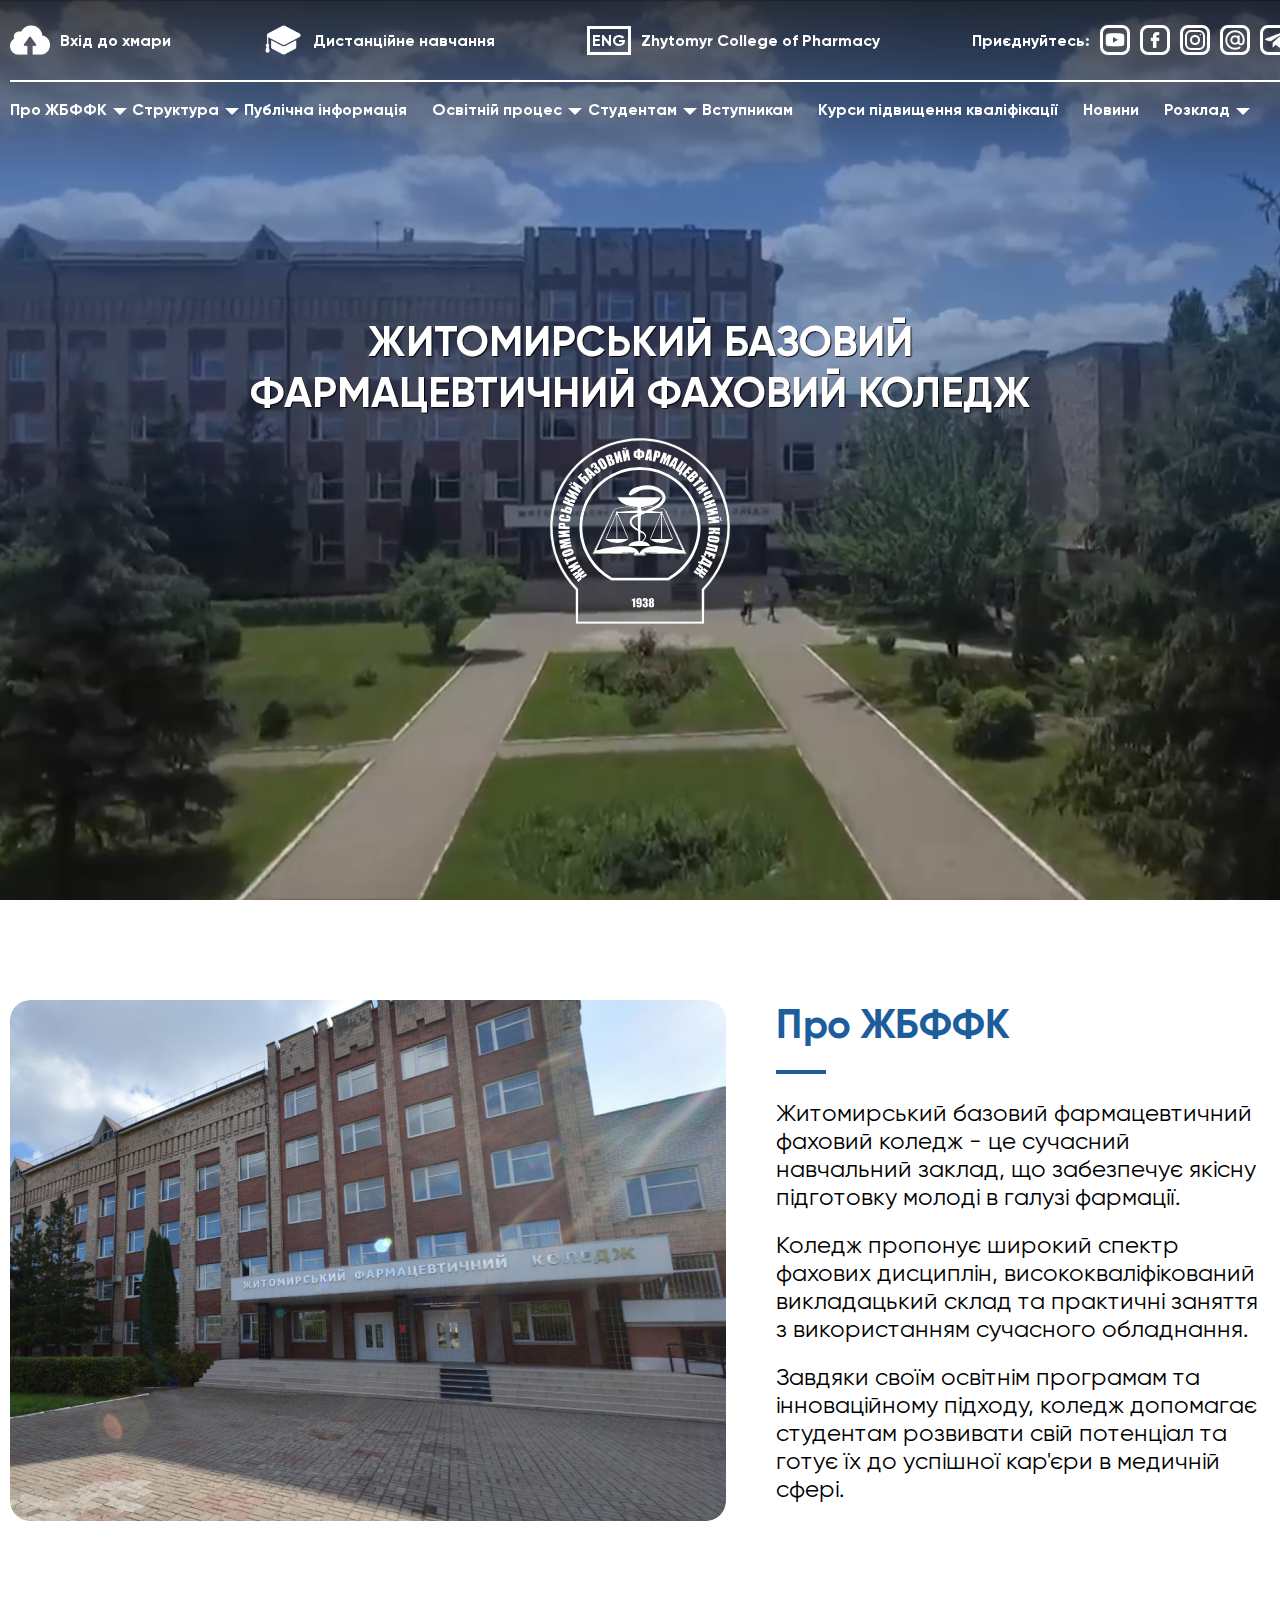
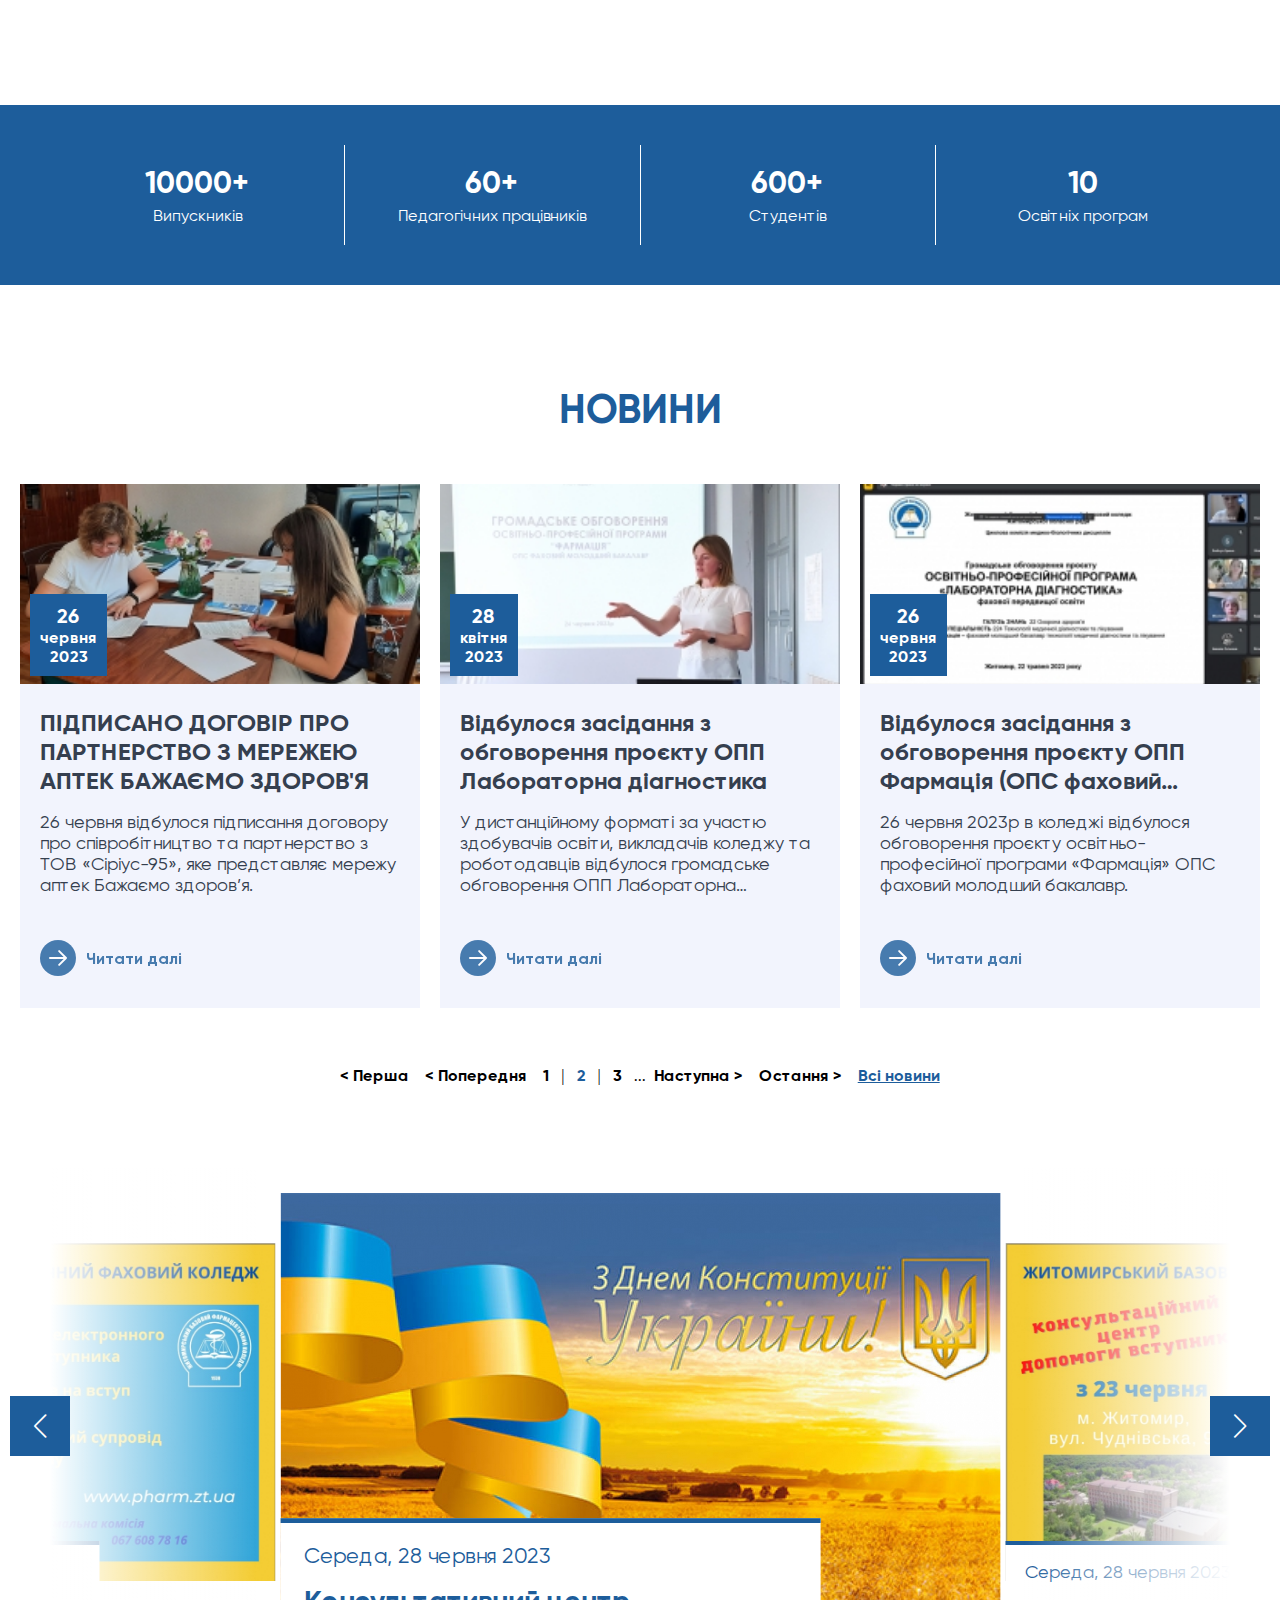
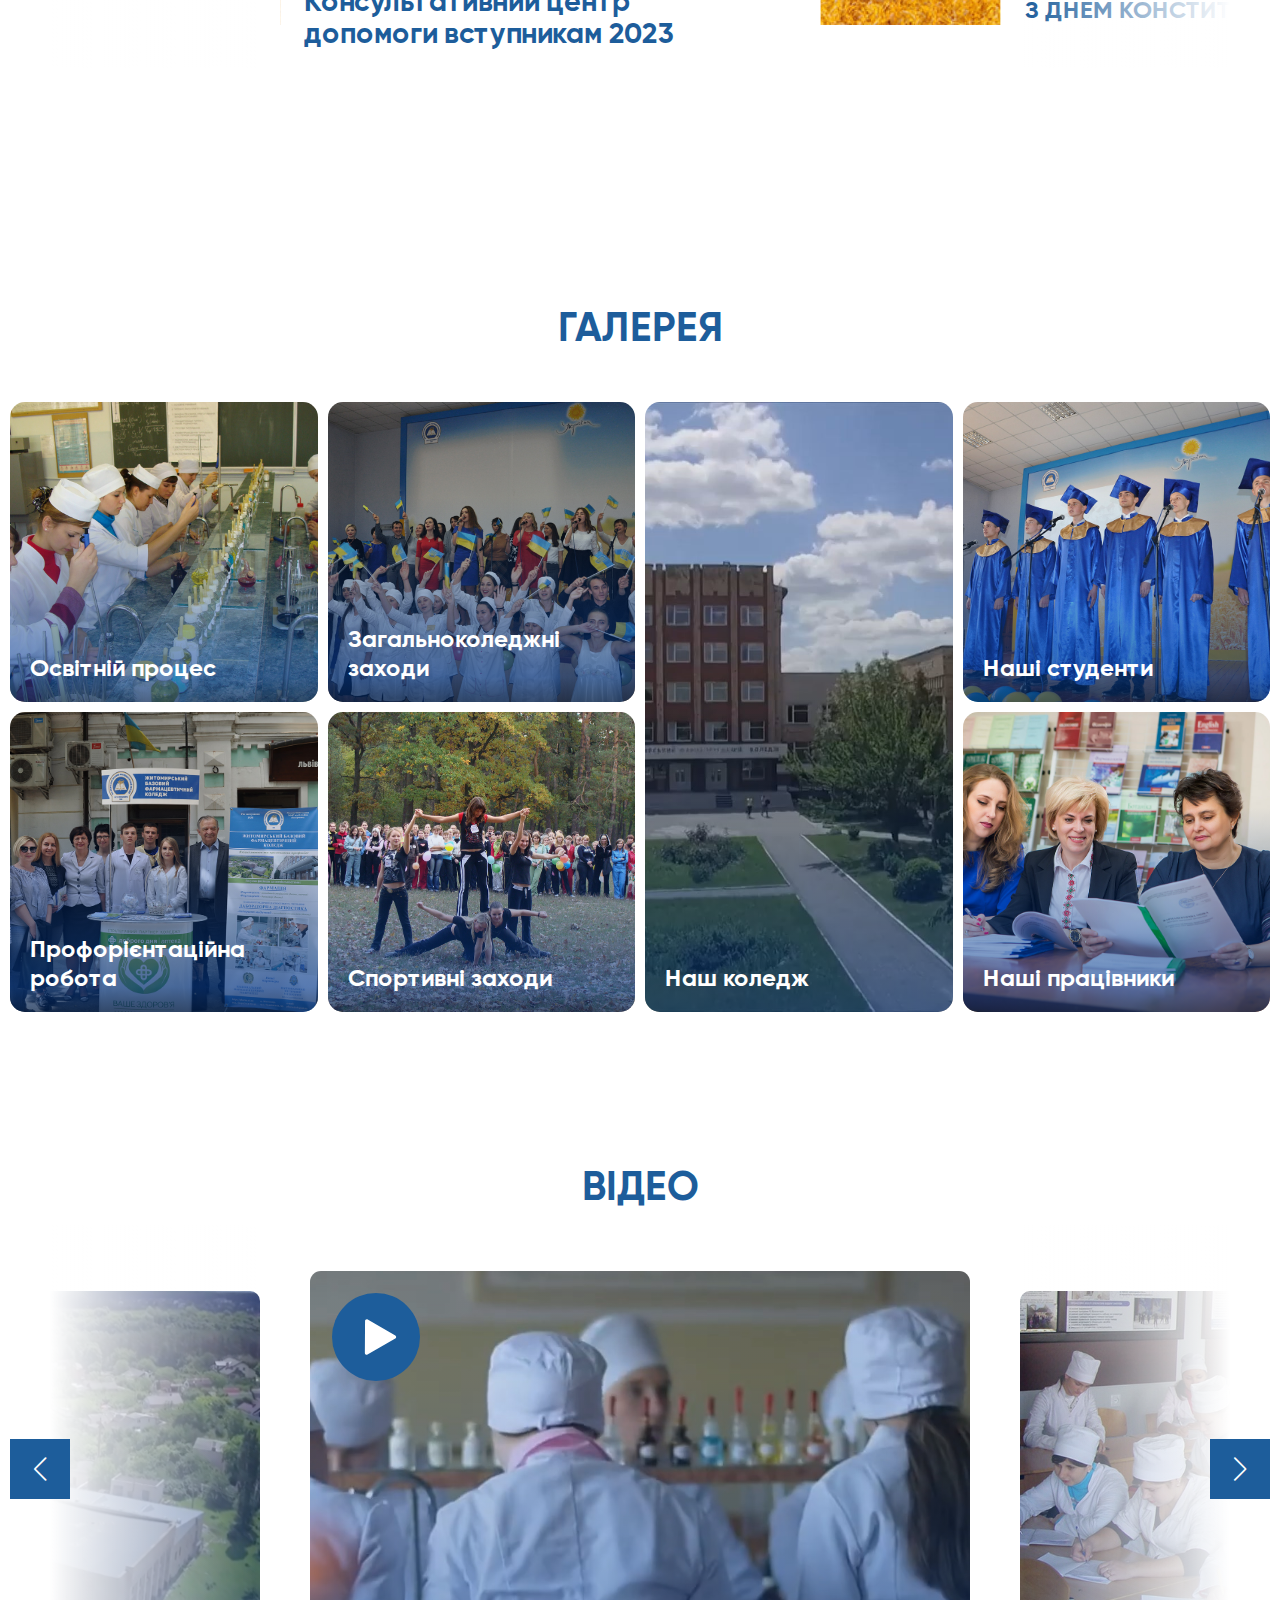
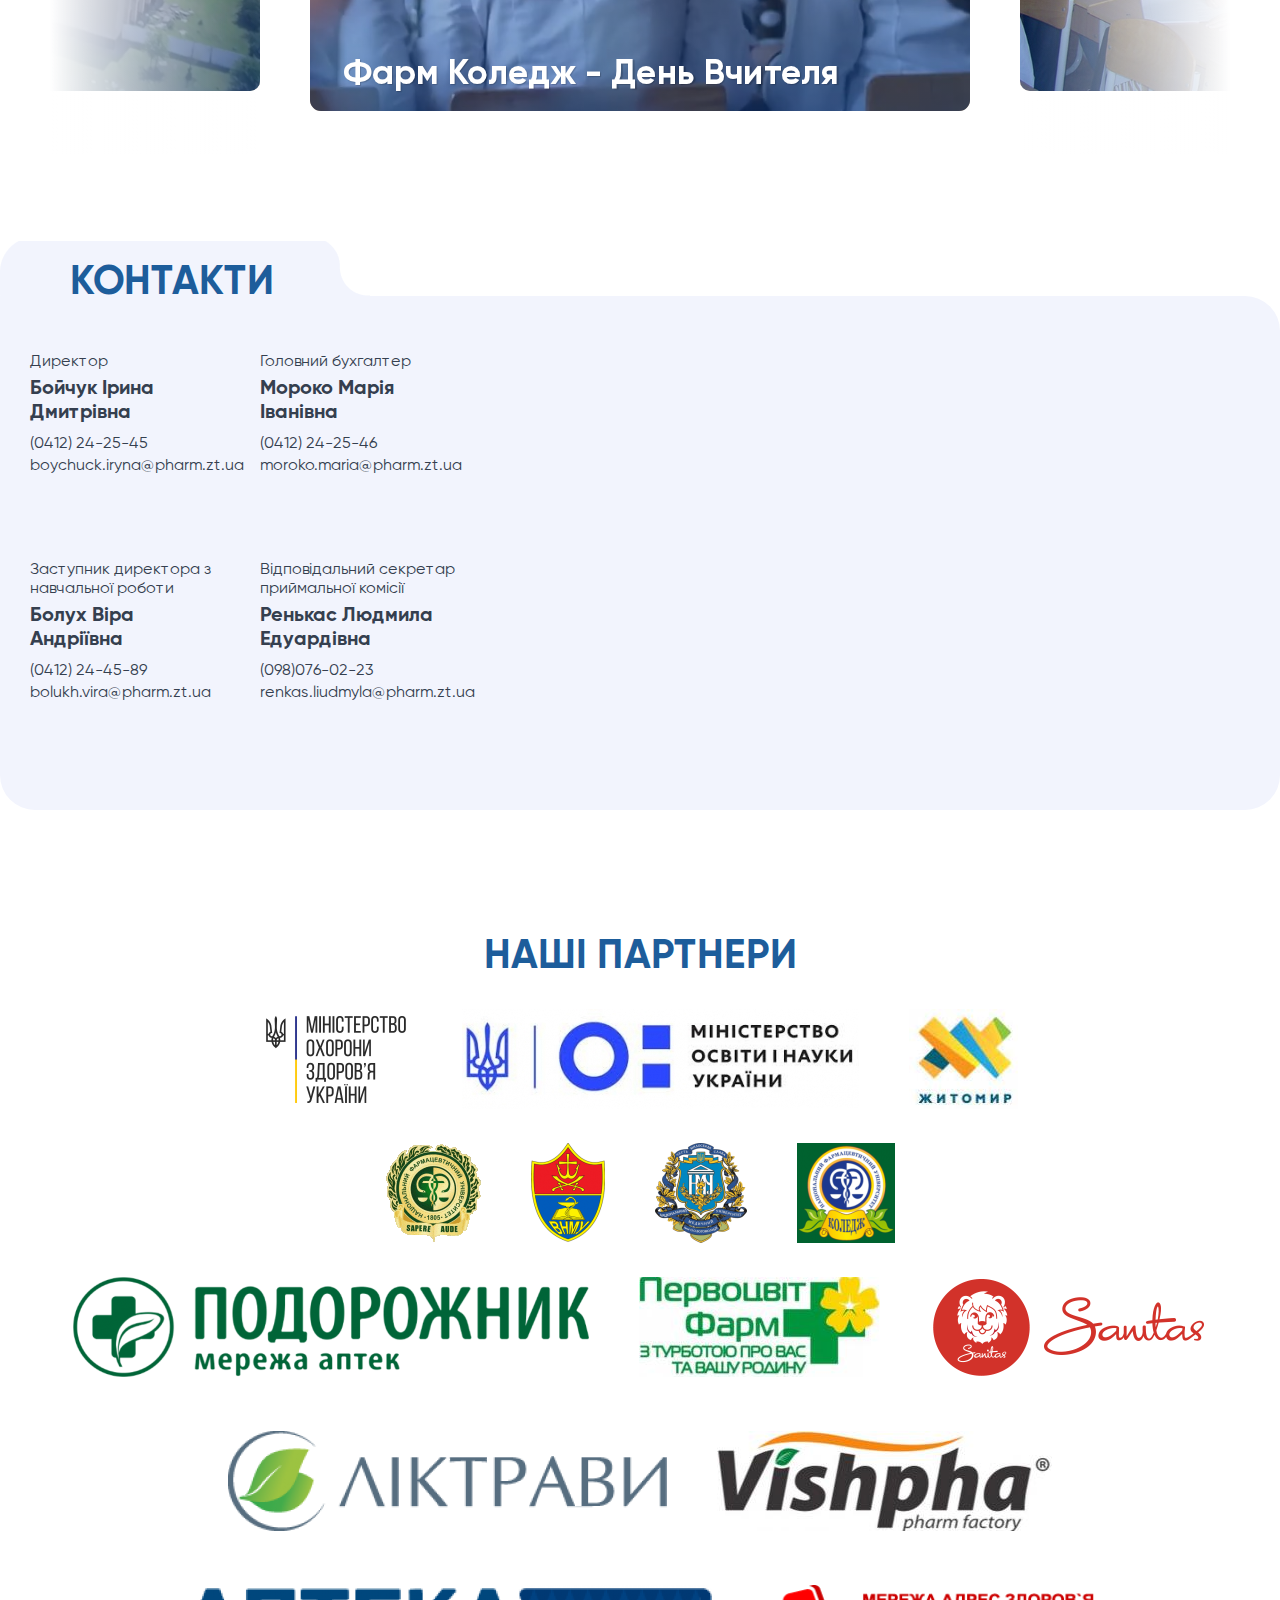
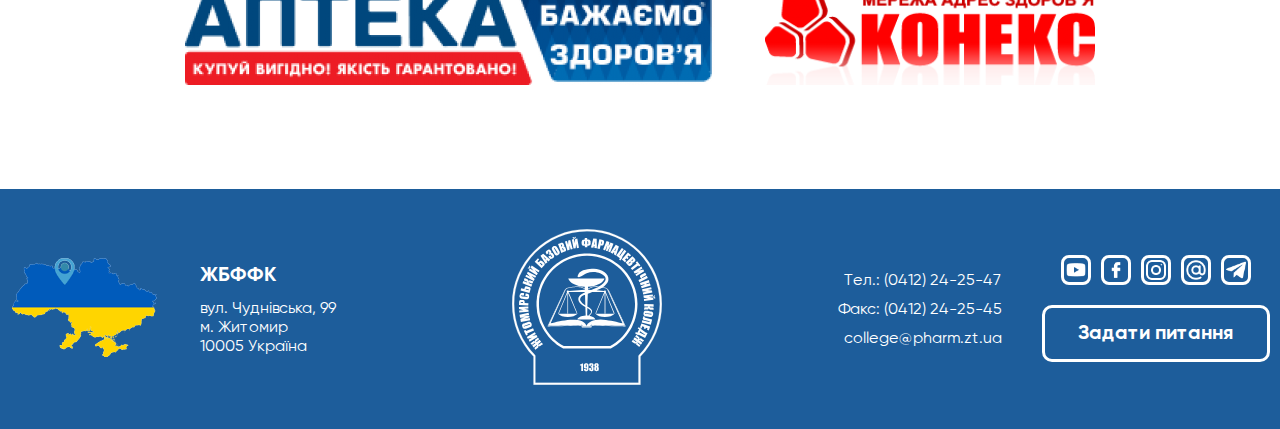
==== commit 33aa919c: "swiper js" ====
--- a/index.html
+++ b/index.html
@@ -5,6 +5,8 @@
     <meta name="viewport" content="width=device-width, initial-scale=1.0" />
     <link rel="stylesheet" href="css/global.css" />
     <link rel="stylesheet" href="css/style.css" />
+
+    <link rel="stylesheet" href="./css/components/swiper.min.css" />
     <title>Document</title>
   </head>
   <body>
@@ -290,6 +292,7 @@
             <h2 class="news2__title section-title">Новини</h2>
 
             <div class="news2__items">
+              <!-- news -->
               <div class="news2__item">
                 <div class="news2__img-wrapper">
                   <p class="news2__item-date">
@@ -302,7 +305,9 @@
                 <div class="news2__item-col">
                   <div class="news2__item-content">
                     <h4 class="news2__item-title">
-                      ПІДПИСАНО ДОГОВІР ПРО ПАРТНЕРСТВО З МЕРЕЖЕЮ АПТЕК БАЖАЄМО ЗДОРОВ'Я
+                      <span class="underline-animation">
+                        ПІДПИСАНО ДОГОВІР ПРО ПАРТНЕРСТВО З МЕРЕЖЕЮ АПТЕК БАЖАЄМО ЗДОРОВ'Я
+                      </span>
                     </h4>
                     <p class="news2__item-text">
                       26 червня відбулося підписання договору про співробітництво та партнерство з ТОВ «Сіріус-95», яке
@@ -337,7 +342,9 @@
                 <div class="news2__item-col">
                   <div class="news2__item-content">
                     <h4 class="news2__item-title">
-                      Відбулося засідання з обговорення проєкту ОПП Лабораторна діагностика
+                      <span class="underline-animation">
+                        Відбулося засідання з обговорення проєкту ОПП Лабораторна діагностика
+                      </span>
                     </h4>
                     <p class="news2__item-text">
                       У дистанційному форматі за участю здобувачів освіти, викладачів коледжу та роботодавців відбулося
@@ -372,7 +379,9 @@
                 <div class="news2__item-col">
                   <div class="news2__item-content">
                     <h4 class="news2__item-title">
-                      Відбулося засідання з обговорення проєкту ОПП Фармація (ОПС фаховий молодший бакалавр)
+                      <span class="underline-animation">
+                        Відбулося засідання з обговорення проєкту ОПП Фармація (ОПС фаховий молодший бакалавр)
+                      </span>
                     </h4>
                     <p class="news2__item-text">
                       26 червня 2023р в коледжі відбулося обговорення проєкту освітньо-професійної програми «Фармація»
@@ -427,6 +436,8 @@
                   </div>
                 </div>
               </div> -->
+
+              <!-- // news -->
             </div>
 
             <div class="news2__pagination">
@@ -486,10 +497,10 @@
         </div>
       </div> -->
 
-      <div class="events2">
+      <div class="events2 swiper">
         <!-- <div class="container"> -->
-        <div class="events2__slider">
-          <div class="events2__slider-item">
+        <div class="events2__slider swiper-wrapper">
+          <div class="swiper-slide events2__slider-item">
             <div class="events2__slider-item-inner">
               <div class="events2__slider-img-box">
                 <img src="./images/events/events-1.jpg" alt="slider photo" />
@@ -501,7 +512,7 @@
             </div>
           </div>
 
-          <div class="events2__slider-item">
+          <div class="swiper-slide events2__slider-item">
             <div class="events2__slider-item-inner">
               <div class="events2__slider-img-box">
                 <img src="./images/events/events-2.jpg" alt="slider photo" />
@@ -513,7 +524,7 @@
             </div>
           </div>
 
-          <div class="events2__slider-item">
+          <div class="swiper-slide events2__slider-item">
             <div class="events2__slider-item-inner">
               <div class="events2__slider-img-box">
                 <img src="./images/events/events-3.jpg" alt="slider photo" />
@@ -525,9 +536,38 @@
             </div>
           </div>
 
+          <div class="swiper-slide events2__slider-item">
+            <div class="events2__slider-item-inner">
+              <div class="events2__slider-img-box">
+                <img src="./images/events/events-2.jpg" alt="slider photo" />
+              </div>
+              <div class="events2__slider-content">
+                <div class="events2__slider-date">Середа, 28 червня 2023</div>
+                <h5 class="events2__slider-title">З ДНЕМ КОНСТИТУЦІЇ УКРАЇНИ</h5>
+              </div>
+            </div>
+          </div>
+
+          <div class="swiper-slide events2__slider-item">
+            <div class="events2__slider-item-inner">
+              <div class="events2__slider-img-box">
+                <img src="./images/events/events-2.jpg" alt="slider photo" />
+              </div>
+              <div class="events2__slider-content">
+                <div class="events2__slider-date">Середа, 28 червня 2023</div>
+                <h5 class="events2__slider-title">З ДНЕМ КОНСТИТУЦІЇ УКРАЇНИ</h5>
+              </div>
+            </div>
+          </div>
+
           <!-- events2__slider-item -->
           <!-- </div> -->
         </div>
+
+        <!-- slider buttons -->
+        <div class="swiper-button-prev"></div>
+        <div class="swiper-button-next"></div>
+        <!-- // slider buttons -->
       </div>
 
       <!-- <div class="news overhung-rectangle rectangle-gray">
@@ -817,7 +857,7 @@
         </div>
       </div> -->
 
-      <div class="videos2">
+      <!-- <div class="videos2">
         <h2 class="section-title videos2__title">Відео</h2>
         <div class="videos2__slider">
           <div class="videos2__slider-item">
@@ -847,6 +887,51 @@
               <img class="videos2__slider-play" src="./images/icons/play-blue.svg" alt="video-bg" />
             </div>
           </div>
+        </div>
+      </div> -->
+
+      <div class="videos2">
+        <h2 class="section-title videos2__title">Відео</h2>
+        <div class="videos2__slider">
+          <div class="videos2__slider-container swiper-wrapper">
+            <div class="videos2__slider-item swiper-slide">
+              <div class="videos2__slider-inner" style="background-image: url(./images/videos/teacher-day.jpg)">
+                <h3 class="videos2__slider-title">Фарм Коледж - День Вчителя</h3>
+                <img class="videos2__slider-play" src="./images/icons/play-blue.svg" alt="video-bg" />
+              </div>
+            </div>
+
+            <div class="videos2__slider-item swiper-slide">
+              <div class="videos2__slider-inner" style="background-image: url(./images/videos/video-5.jpg)">
+                <h3 class="videos2__slider-title">ЖБФК запрошує на навчання</h3>
+                <img class="videos2__slider-play" src="./images/icons/play-blue.svg" alt="video-bg" />
+              </div>
+            </div>
+
+            <div class="videos2__slider-item swiper-slide">
+              <div class="videos2__slider-inner" style="background-image: url(./images/videos/video-4.png)">
+                <h3 class="videos2__slider-title">Наш коледж</h3>
+                <img class="videos2__slider-play" src="./images/icons/play-blue.svg" alt="video-bg" />
+              </div>
+            </div>
+
+            <div class="videos2__slider-item swiper-slide">
+              <div class="videos2__slider-inner" style="background-image: url(./images/videos/about_pharmasy.jpg)">
+                <h3 class="videos2__slider-title">Про фармацію</h3>
+                <img class="videos2__slider-play" src="./images/icons/play-blue.svg" alt="video-bg" />
+              </div>
+            </div>
+
+            <div class="videos2__slider-item swiper-slide">
+              <div class="videos2__slider-inner" style="background-image: url(./images/videos/video-4.png)">
+                <h3 class="videos2__slider-title">Наш коледж</h3>
+                <img class="videos2__slider-play" src="./images/icons/play-blue.svg" alt="video-bg" />
+              </div>
+            </div>
+          </div>
+
+          <div class="swiper-button-prev"></div>
+          <div class="swiper-button-next"></div>
         </div>
       </div>
 
@@ -1033,6 +1118,9 @@
 
     <script src="https://code.jquery.com/jquery-3.7.0.min.js"></script>
     <script src="./js/slick.min.js"></script>
+
+    <script src="./js/swiper.min.js"></script>
+
     <script src="./js/main.js"></script>
   </body>
 </html>
--- a/css/global.css
+++ b/css/global.css
@@ -306,3 +306,8 @@
 .underlined-link:hover {
   text-decoration: underline;
 }
+
+/* .swiper {
+  width: 600px;
+  height: 300px;
+} */
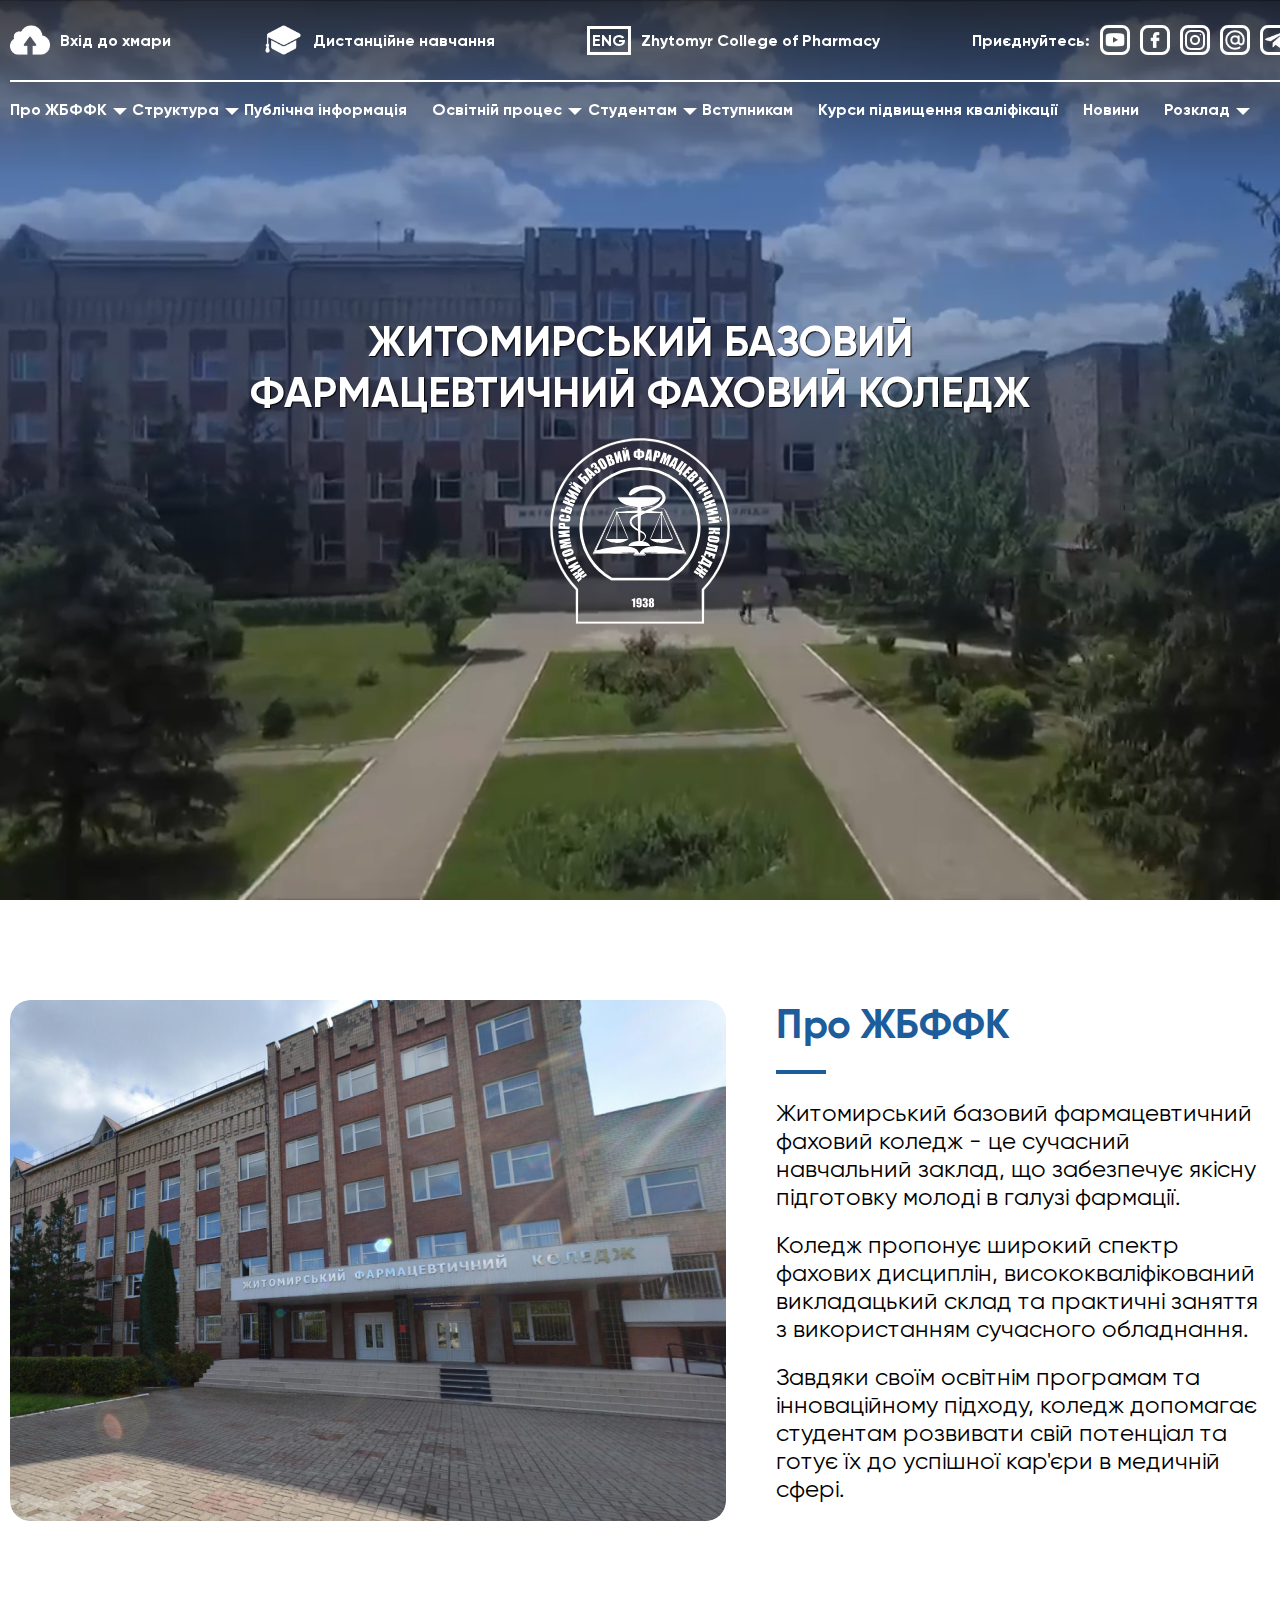
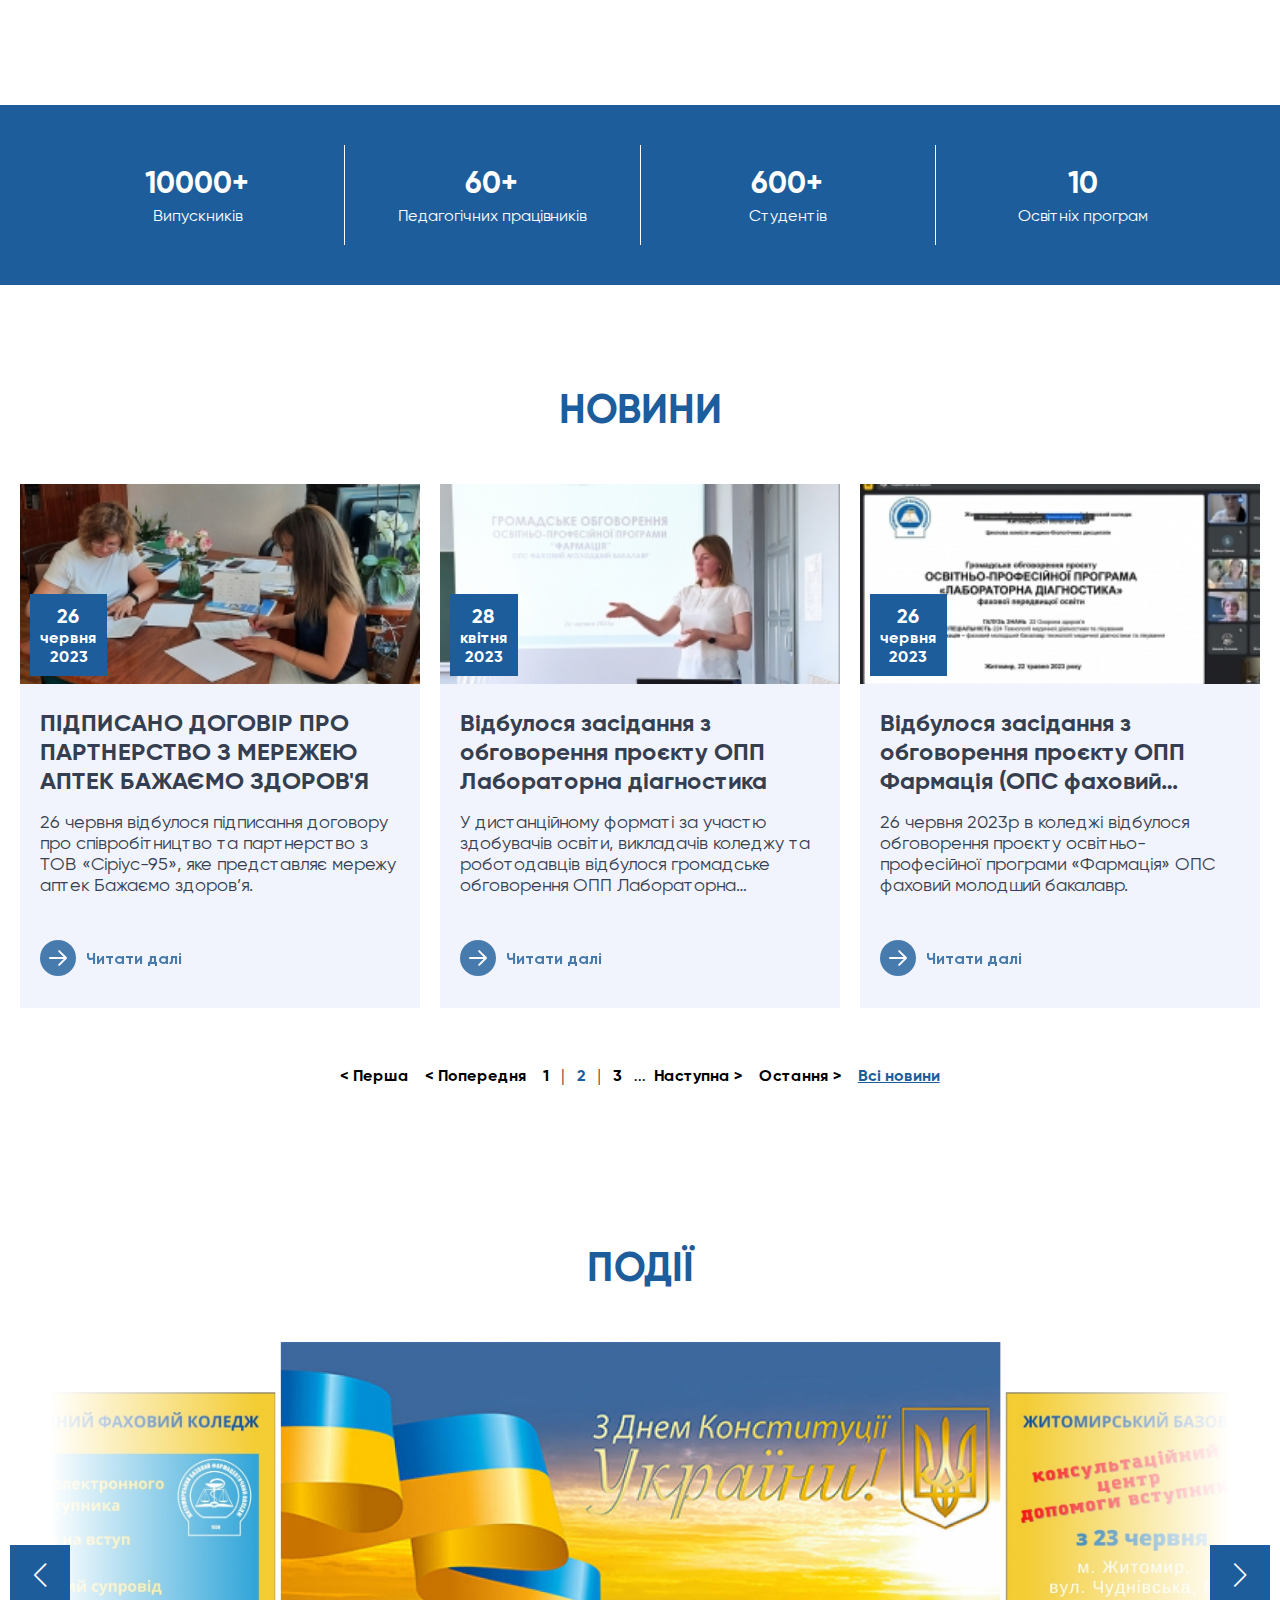
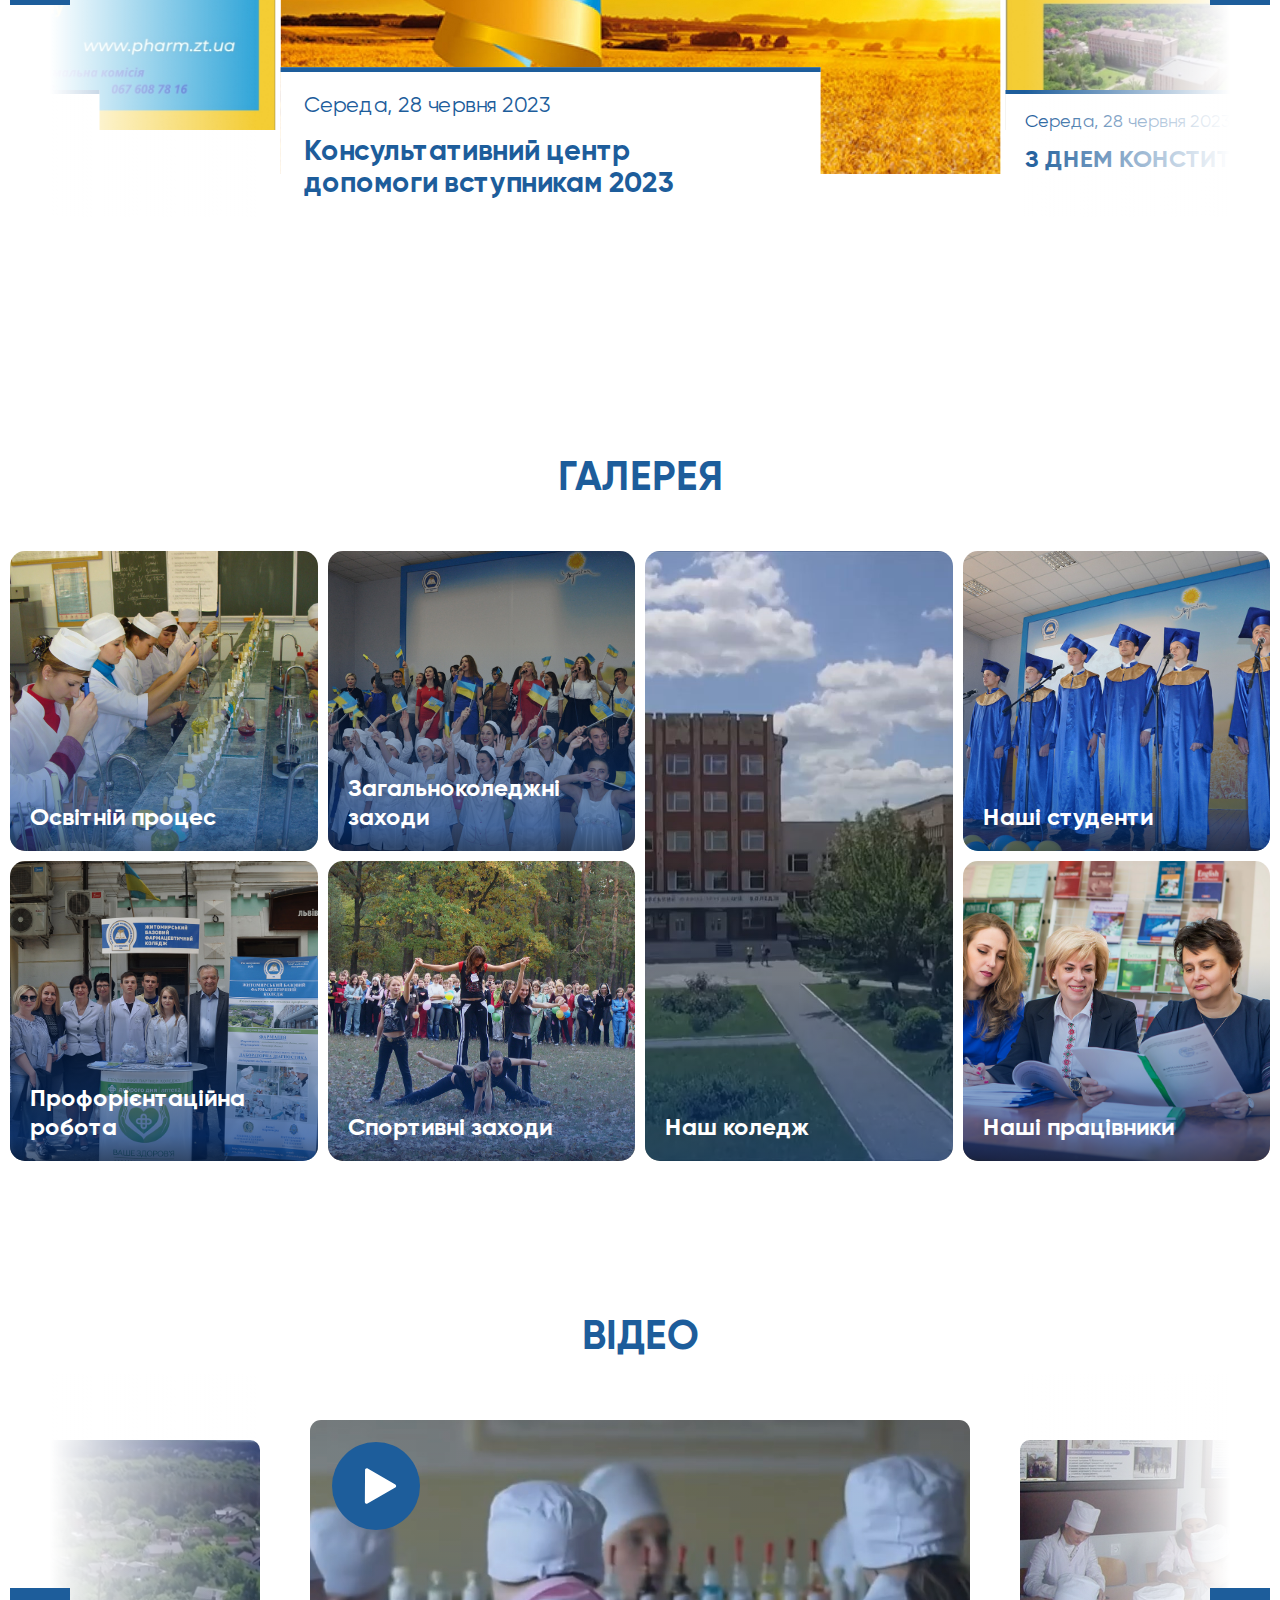
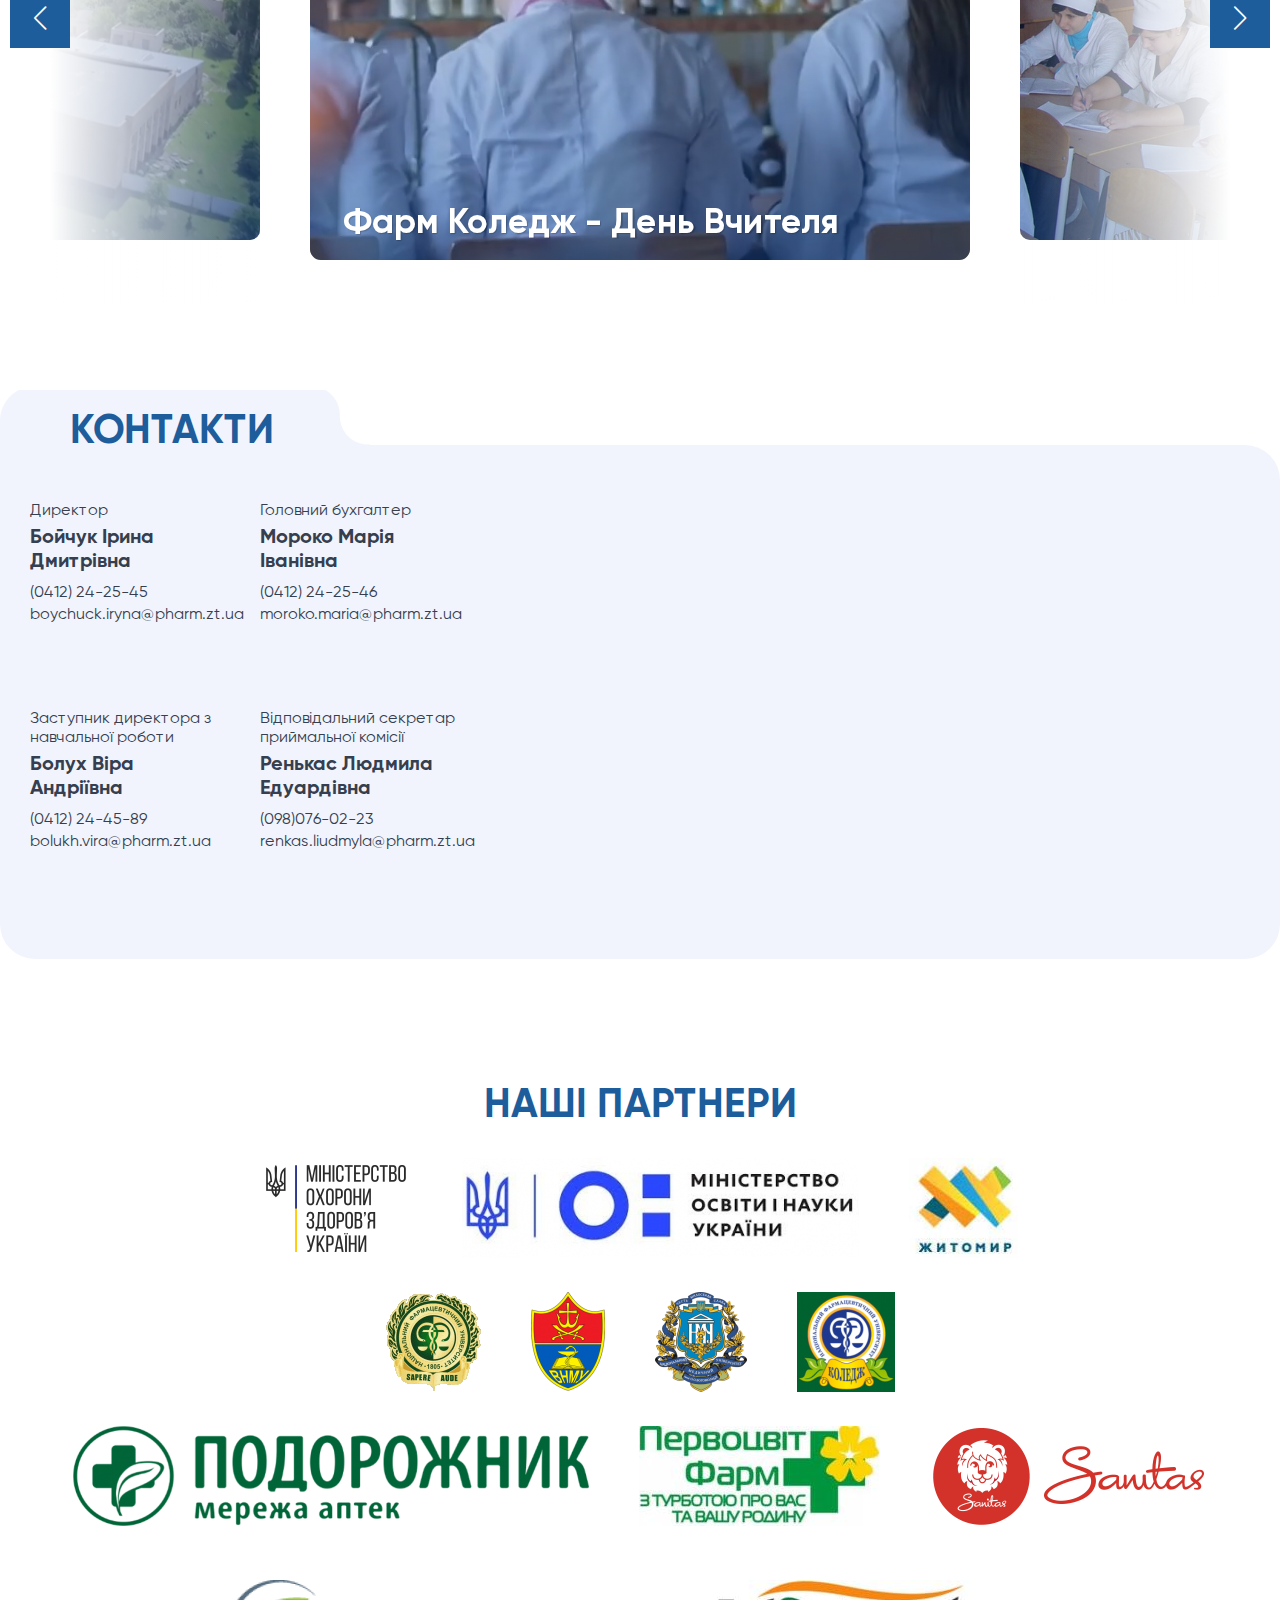
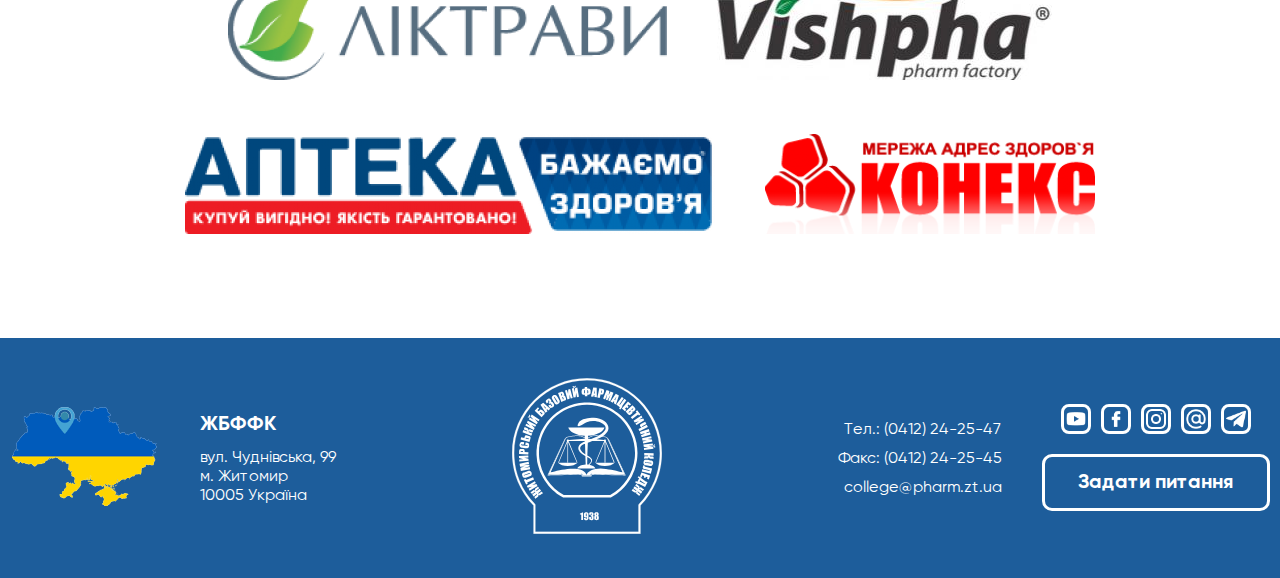
==== commit 5cde110f: "swiper js" ====
--- a/index.html
+++ b/index.html
@@ -497,77 +497,81 @@
         </div>
       </div> -->
 
-      <div class="events2 swiper">
-        <!-- <div class="container"> -->
-        <div class="events2__slider swiper-wrapper">
-          <div class="swiper-slide events2__slider-item">
-            <div class="events2__slider-item-inner">
-              <div class="events2__slider-img-box">
-                <img src="./images/events/events-1.jpg" alt="slider photo" />
-              </div>
-              <div class="events2__slider-content">
-                <div class="events2__slider-date">Середа, 28 червня 2023</div>
-                <h5 class="events2__slider-title">Консультативний центр допомоги вступникам 2023</h5>
-              </div>
-            </div>
-          </div>
-
-          <div class="swiper-slide events2__slider-item">
-            <div class="events2__slider-item-inner">
-              <div class="events2__slider-img-box">
-                <img src="./images/events/events-2.jpg" alt="slider photo" />
-              </div>
-              <div class="events2__slider-content">
-                <div class="events2__slider-date">Середа, 28 червня 2023</div>
-                <h5 class="events2__slider-title">З ДНЕМ КОНСТИТУЦІЇ УКРАЇНИ</h5>
-              </div>
-            </div>
-          </div>
-
-          <div class="swiper-slide events2__slider-item">
-            <div class="events2__slider-item-inner">
-              <div class="events2__slider-img-box">
-                <img src="./images/events/events-3.jpg" alt="slider photo" />
-              </div>
-              <div class="events2__slider-content">
-                <div class="events2__slider-date">Четвер, 18 травня 2023</div>
-                <h5 class="events2__slider-title">Тренінг з написання мотиваційного листа</h5>
-              </div>
-            </div>
-          </div>
-
-          <div class="swiper-slide events2__slider-item">
-            <div class="events2__slider-item-inner">
-              <div class="events2__slider-img-box">
-                <img src="./images/events/events-2.jpg" alt="slider photo" />
-              </div>
-              <div class="events2__slider-content">
-                <div class="events2__slider-date">Середа, 28 червня 2023</div>
-                <h5 class="events2__slider-title">З ДНЕМ КОНСТИТУЦІЇ УКРАЇНИ</h5>
-              </div>
-            </div>
-          </div>
-
-          <div class="swiper-slide events2__slider-item">
-            <div class="events2__slider-item-inner">
-              <div class="events2__slider-img-box">
-                <img src="./images/events/events-2.jpg" alt="slider photo" />
-              </div>
-              <div class="events2__slider-content">
-                <div class="events2__slider-date">Середа, 28 червня 2023</div>
-                <h5 class="events2__slider-title">З ДНЕМ КОНСТИТУЦІЇ УКРАЇНИ</h5>
-              </div>
-            </div>
-          </div>
-
-          <!-- events2__slider-item -->
-          <!-- </div> -->
-        </div>
-
-        <!-- slider buttons -->
-        <div class="swiper-button-prev"></div>
-        <div class="swiper-button-next"></div>
-        <!-- // slider buttons -->
+      <div class="events-2-section">
+        <h2 class="section-title mb-100">Події</h2>
+        <div class="events2 swiper">
+          <!-- <div class="container"> -->
+
+          <div class="events2__slider swiper-wrapper">
+            <div class="swiper-slide events2__slider-item">
+              <div class="events2__slider-item-inner">
+                <div class="events2__slider-img-box">
+                  <img src="./images/events/events-1.jpg" alt="slider photo" />
+                </div>
+                <div class="events2__slider-content">
+                  <div class="events2__slider-date">Середа, 28 червня 2023</div>
+                  <h5 class="events2__slider-title">Консультативний центр допомоги вступникам 2023</h5>
+                </div>
+              </div>
+            </div>
+
+            <div class="swiper-slide events2__slider-item">
+              <div class="events2__slider-item-inner">
+                <div class="events2__slider-img-box">
+                  <img src="./images/events/events-2.jpg" alt="slider photo" />
+                </div>
+                <div class="events2__slider-content">
+                  <div class="events2__slider-date">Середа, 28 червня 2023</div>
+                  <h5 class="events2__slider-title">З ДНЕМ КОНСТИТУЦІЇ УКРАЇНИ</h5>
+                </div>
+              </div>
+            </div>
+
+            <div class="swiper-slide events2__slider-item">
+              <div class="events2__slider-item-inner">
+                <div class="events2__slider-img-box">
+                  <img src="./images/events/events-3.jpg" alt="slider photo" />
+                </div>
+                <div class="events2__slider-content">
+                  <div class="events2__slider-date">Четвер, 18 травня 2023</div>
+                  <h5 class="events2__slider-title">Тренінг з написання мотиваційного листа</h5>
+                </div>
+              </div>
+            </div>
+
+            <div class="swiper-slide events2__slider-item">
+              <div class="events2__slider-item-inner">
+                <div class="events2__slider-img-box">
+                  <img src="./images/events/events-2.jpg" alt="slider photo" />
+                </div>
+                <div class="events2__slider-content">
+                  <div class="events2__slider-date">Середа, 28 червня 2023</div>
+                  <h5 class="events2__slider-title">З ДНЕМ КОНСТИТУЦІЇ УКРАЇНИ</h5>
+                </div>
+              </div>
+            </div>
+
+            <div class="swiper-slide events2__slider-item">
+              <div class="events2__slider-item-inner">
+                <div class="events2__slider-img-box">
+                  <img src="./images/events/events-2.jpg" alt="slider photo" />
+                </div>
+                <div class="events2__slider-content">
+                  <div class="events2__slider-date">Середа, 28 червня 2023</div>
+                  <h5 class="events2__slider-title">З ДНЕМ КОНСТИТУЦІЇ УКРАЇНИ</h5>
+                </div>
+              </div>
+            </div>
+
+            <!-- events2__slider-item -->
+            <!-- </div> -->
+          </div>
+
+          <!-- slider buttons -->
+          <div class="swiper-button-prev"></div>
+          <div class="swiper-button-next"></div>
+          <!-- // slider buttons -->
+        </div>
       </div>
 
       <!-- <div class="news overhung-rectangle rectangle-gray">
@@ -1119,8 +1123,9 @@
     <script src="https://code.jquery.com/jquery-3.7.0.min.js"></script>
     <script src="./js/slick.min.js"></script>
 
+    <script src="https://cdn.jsdelivr.net/npm/@fancyapps/ui@5.0/dist/fancybox/fancybox.umd.js"></script>
+
     <script src="./js/swiper.min.js"></script>
-
     <script src="./js/main.js"></script>
   </body>
 </html>
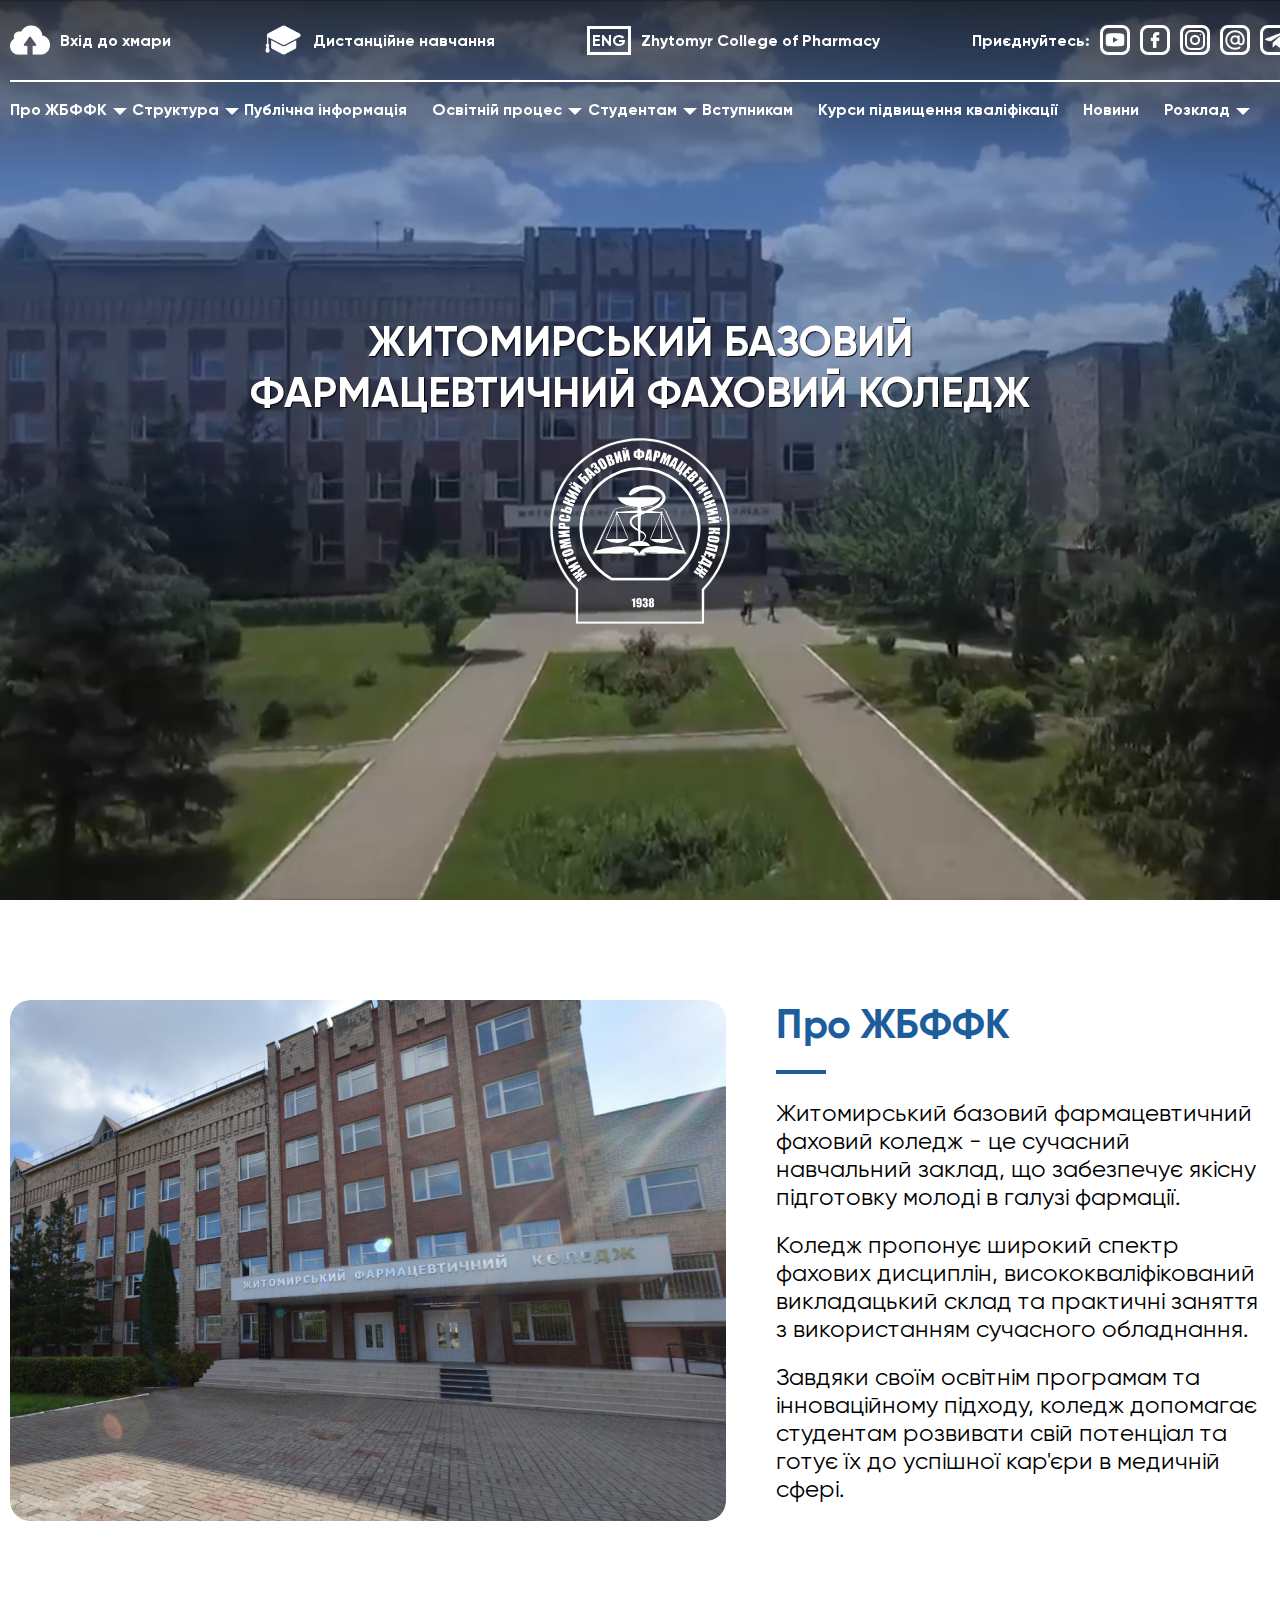
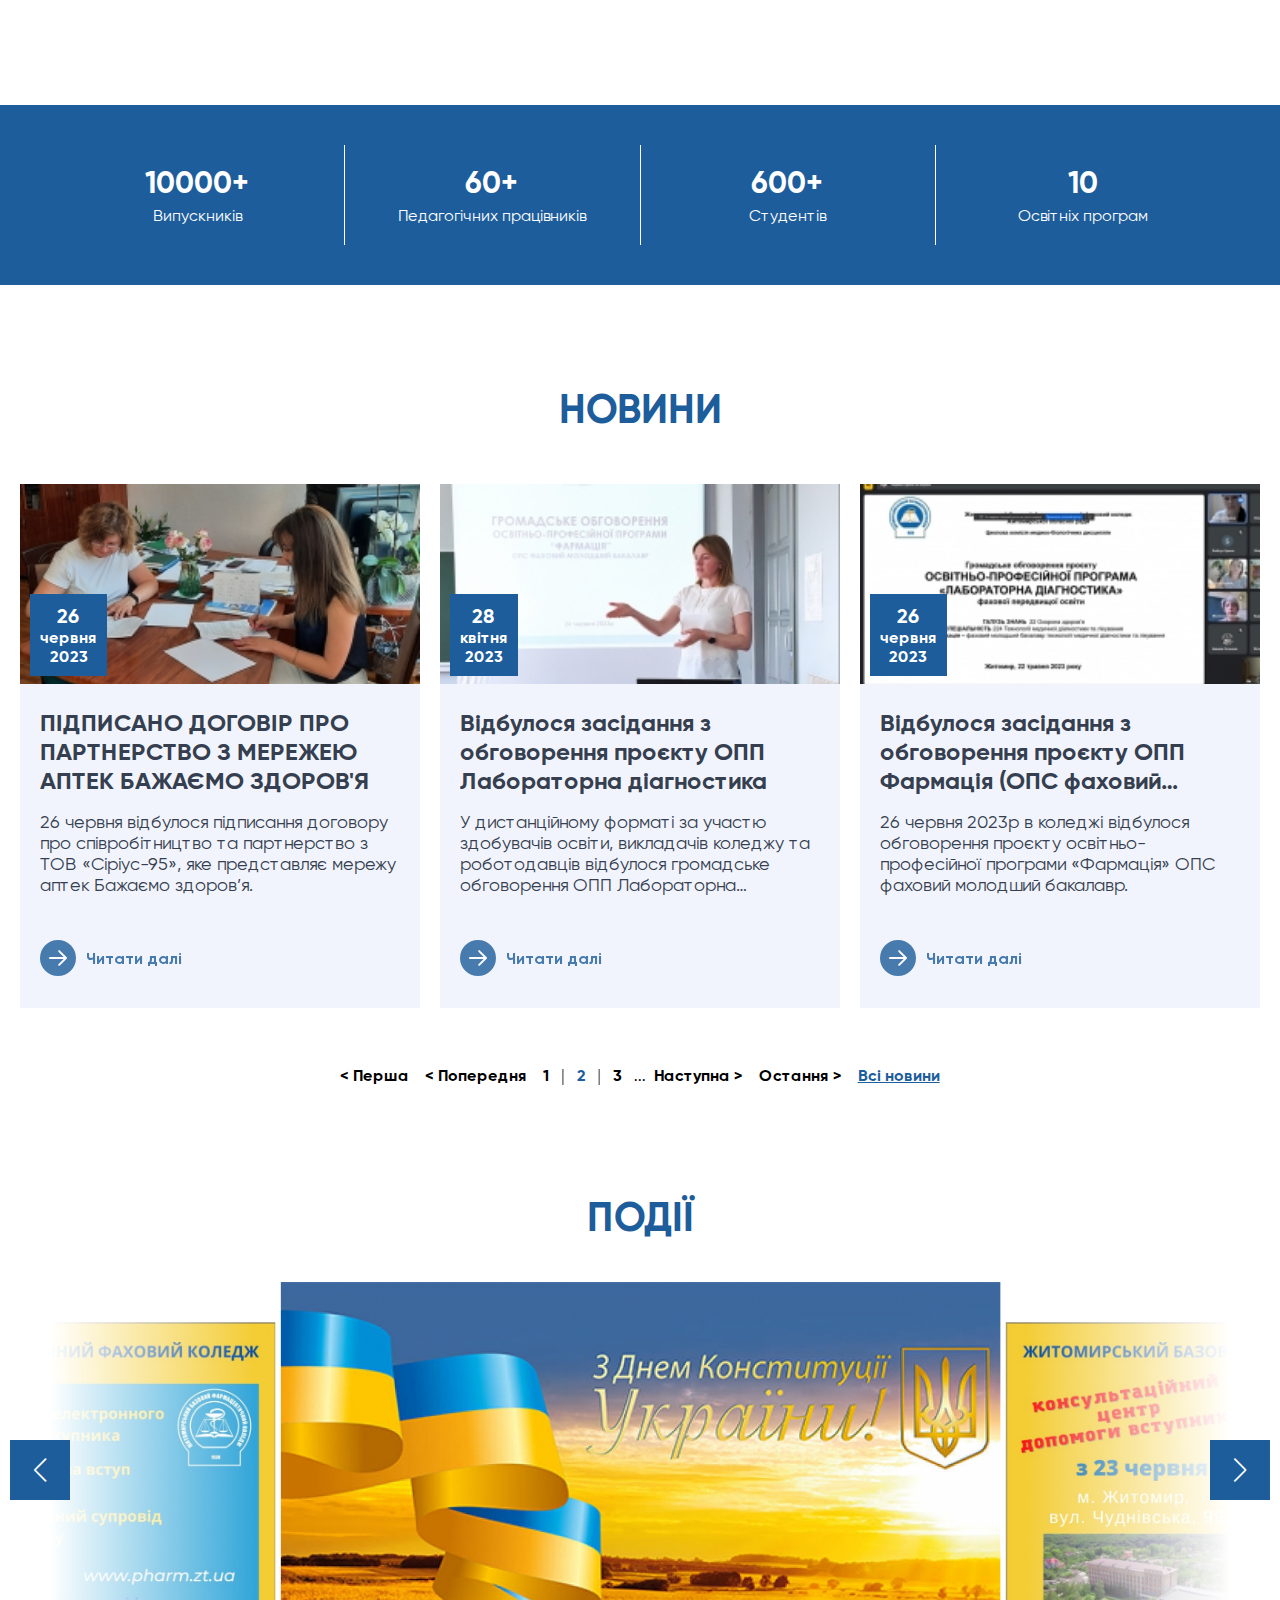
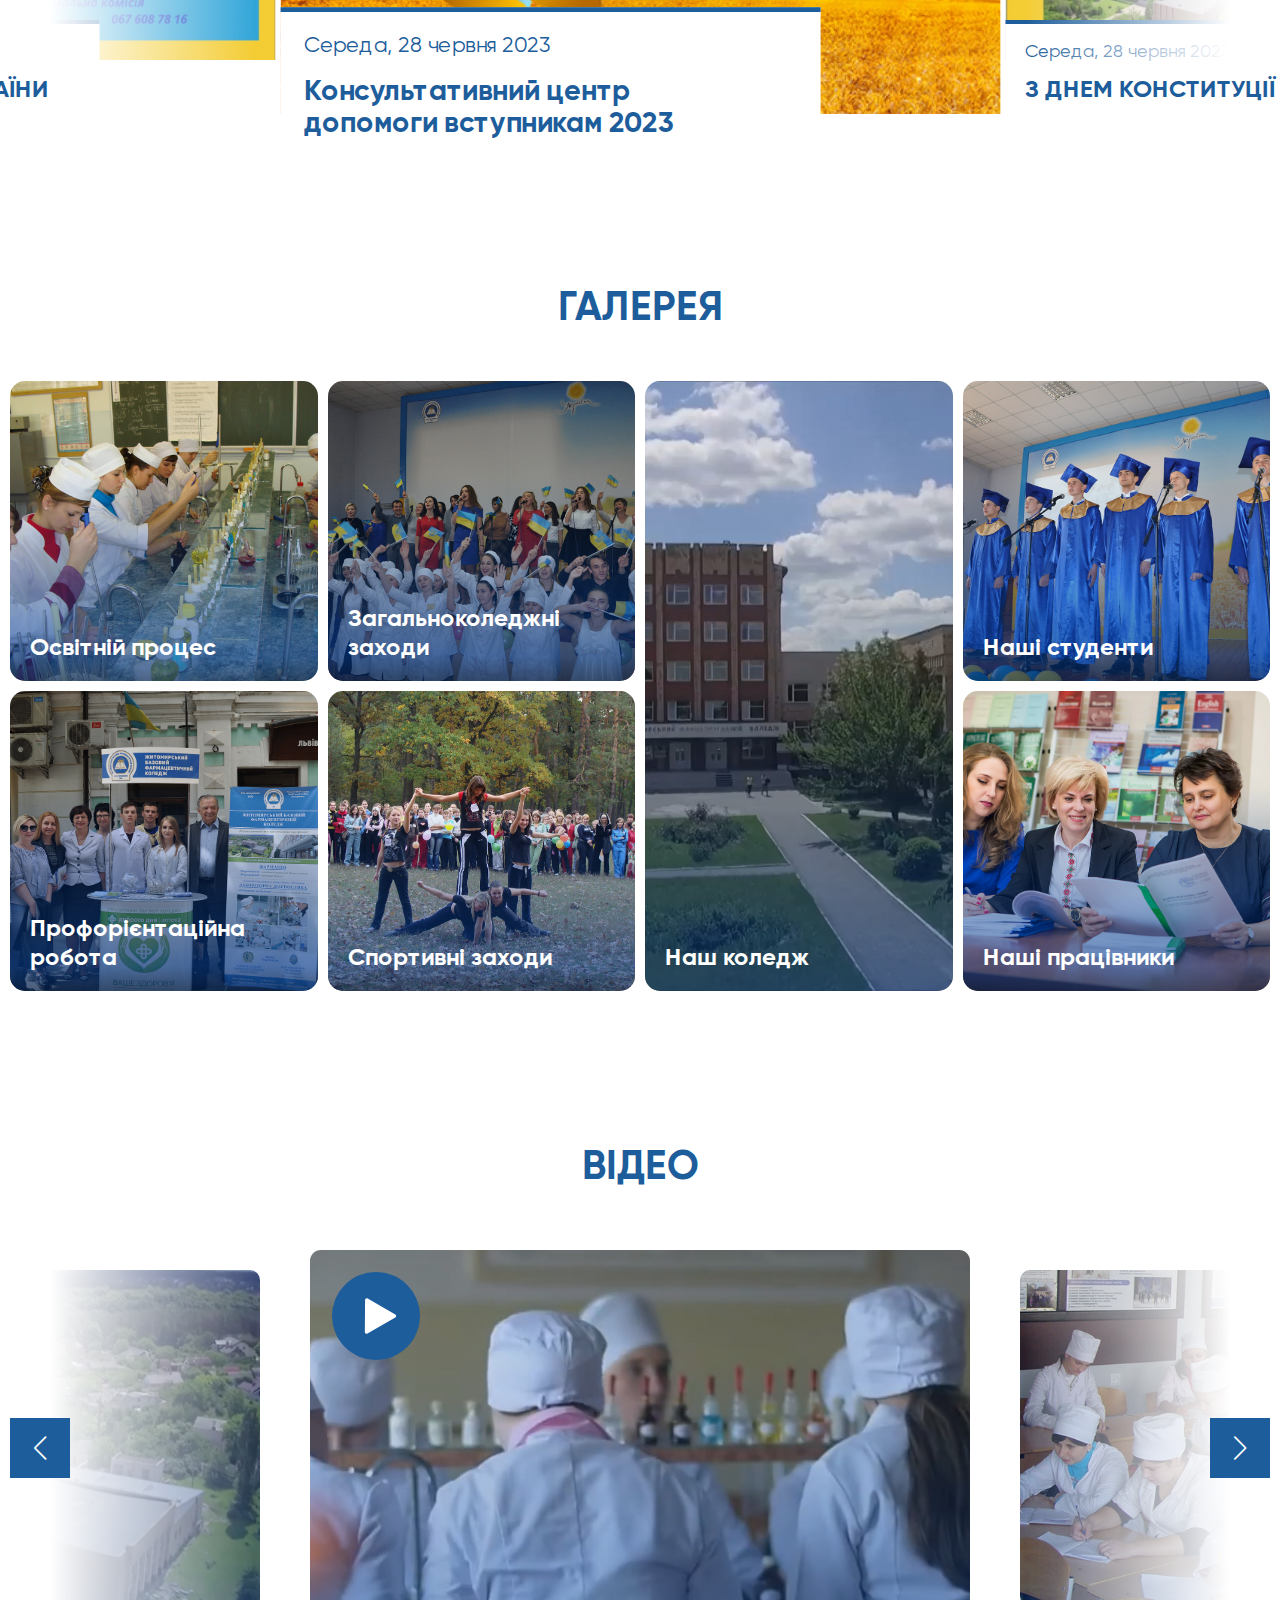
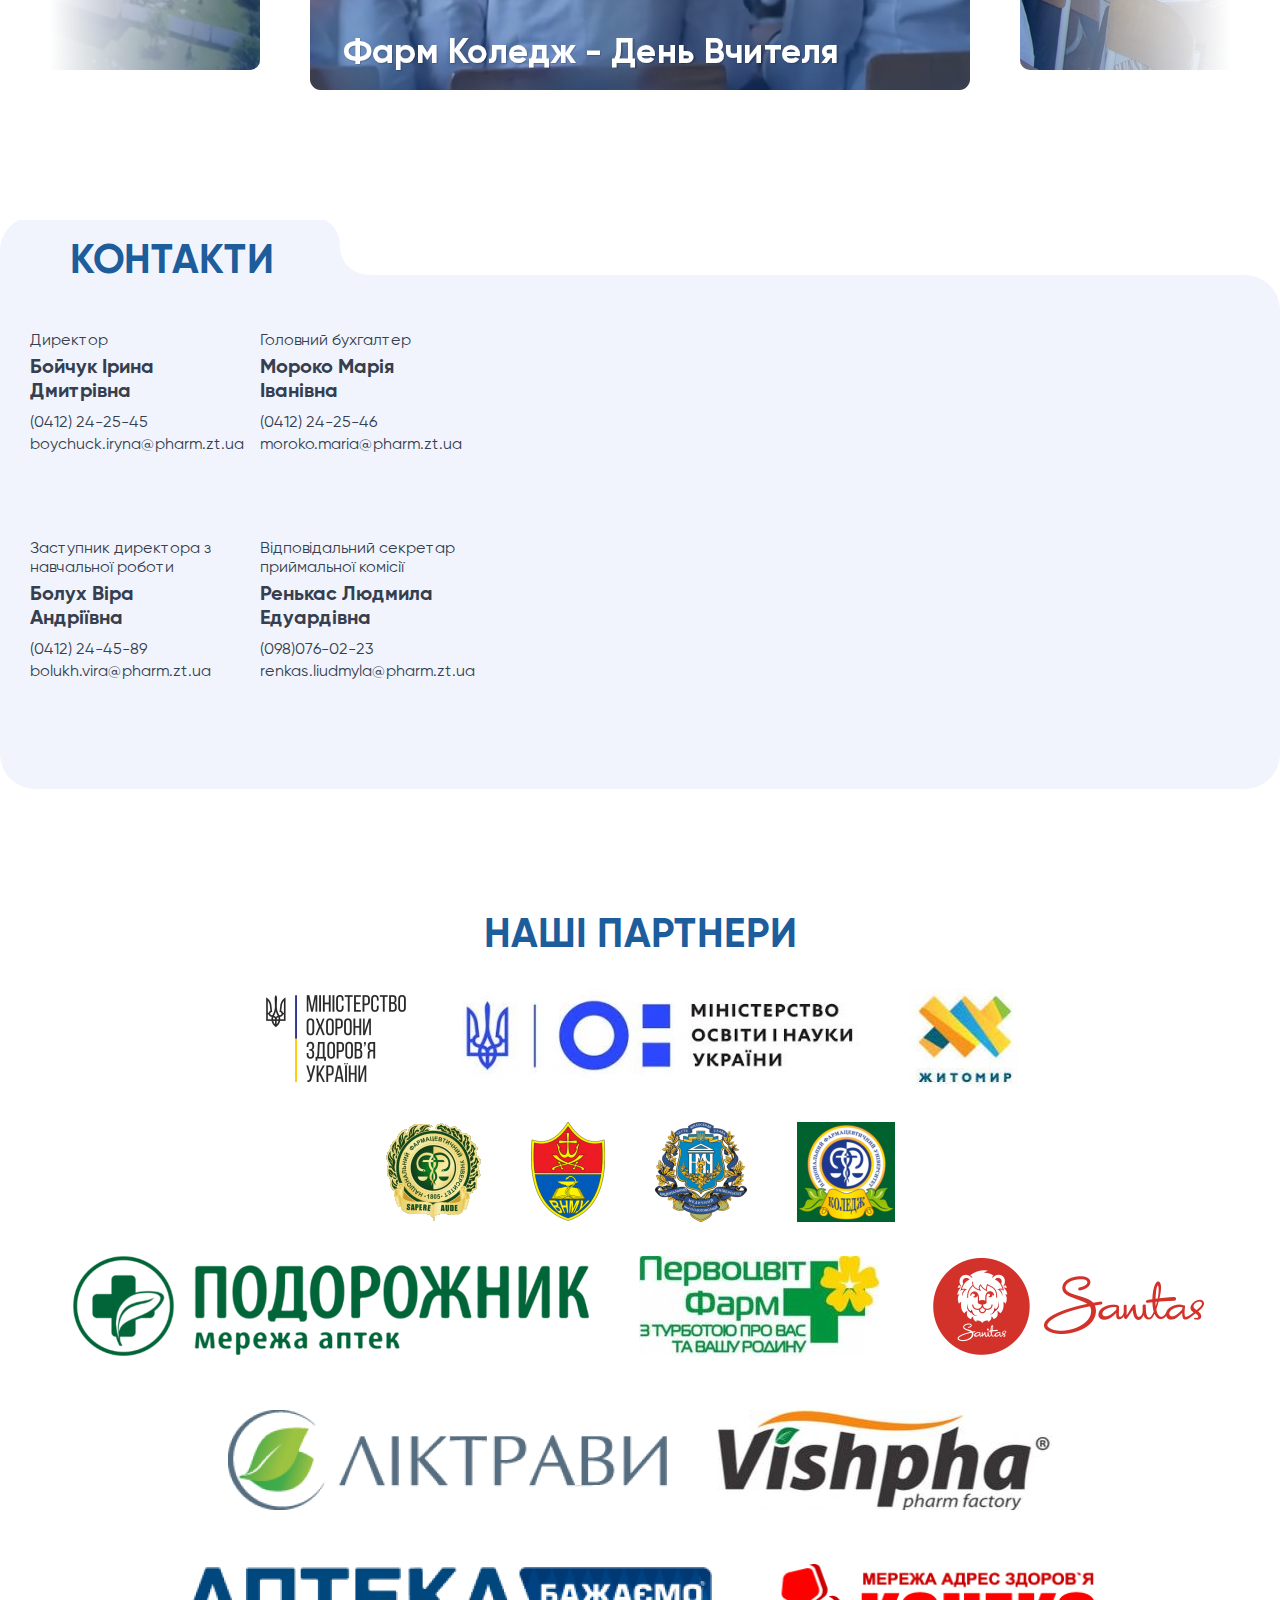
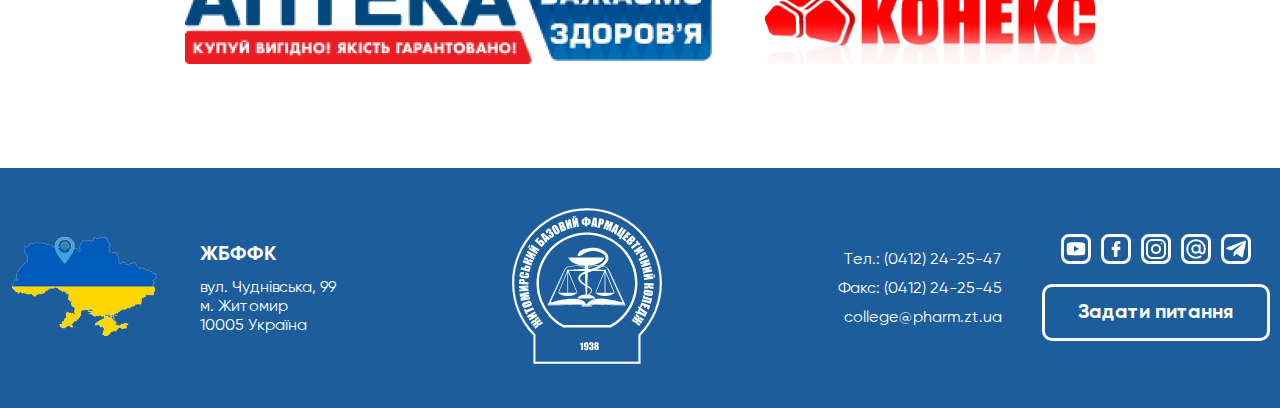
==== commit 3d772f0c: "swiper js" ====
--- a/index.html
+++ b/index.html
@@ -498,7 +498,7 @@
       </div> -->
 
       <div class="events-2-section">
-        <h2 class="section-title mb-100">Події</h2>
+        <h2 class="section-title mb-80">Події</h2>
         <div class="events2 swiper">
           <!-- <div class="container"> -->
 
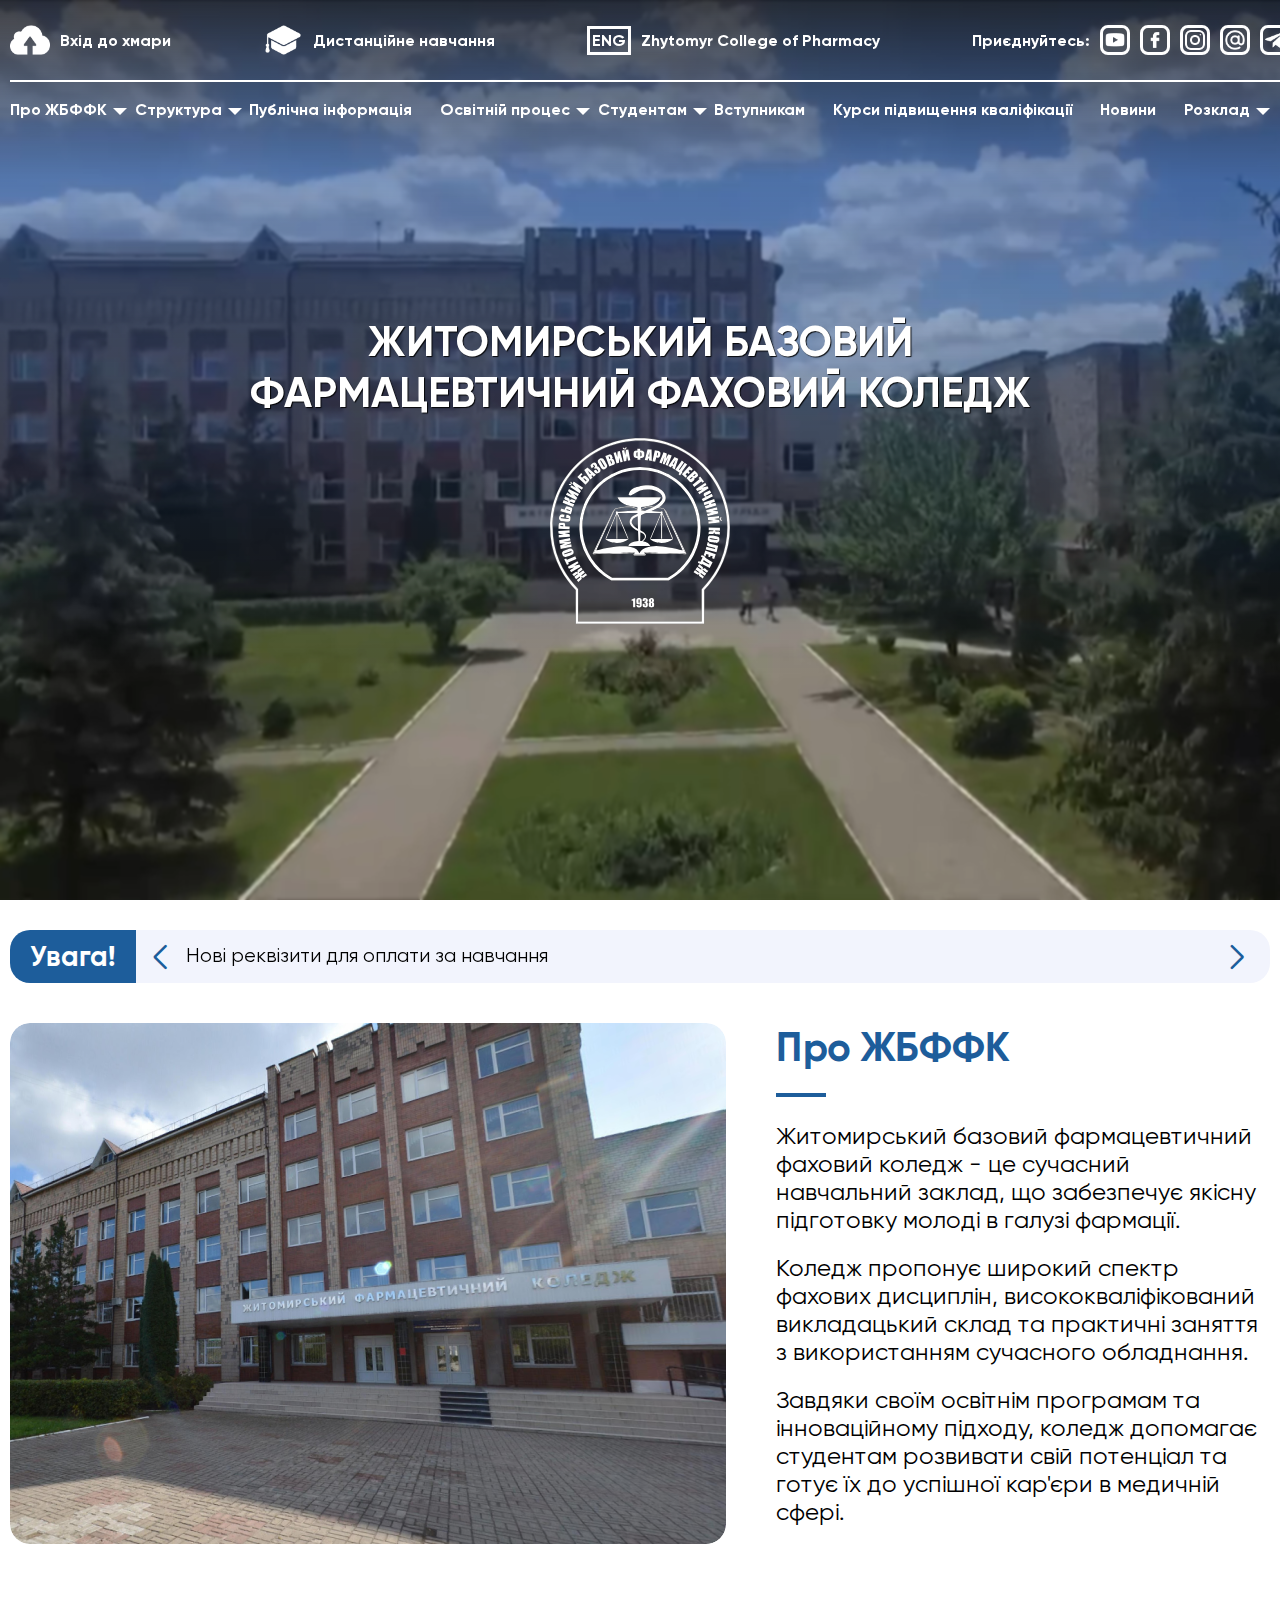
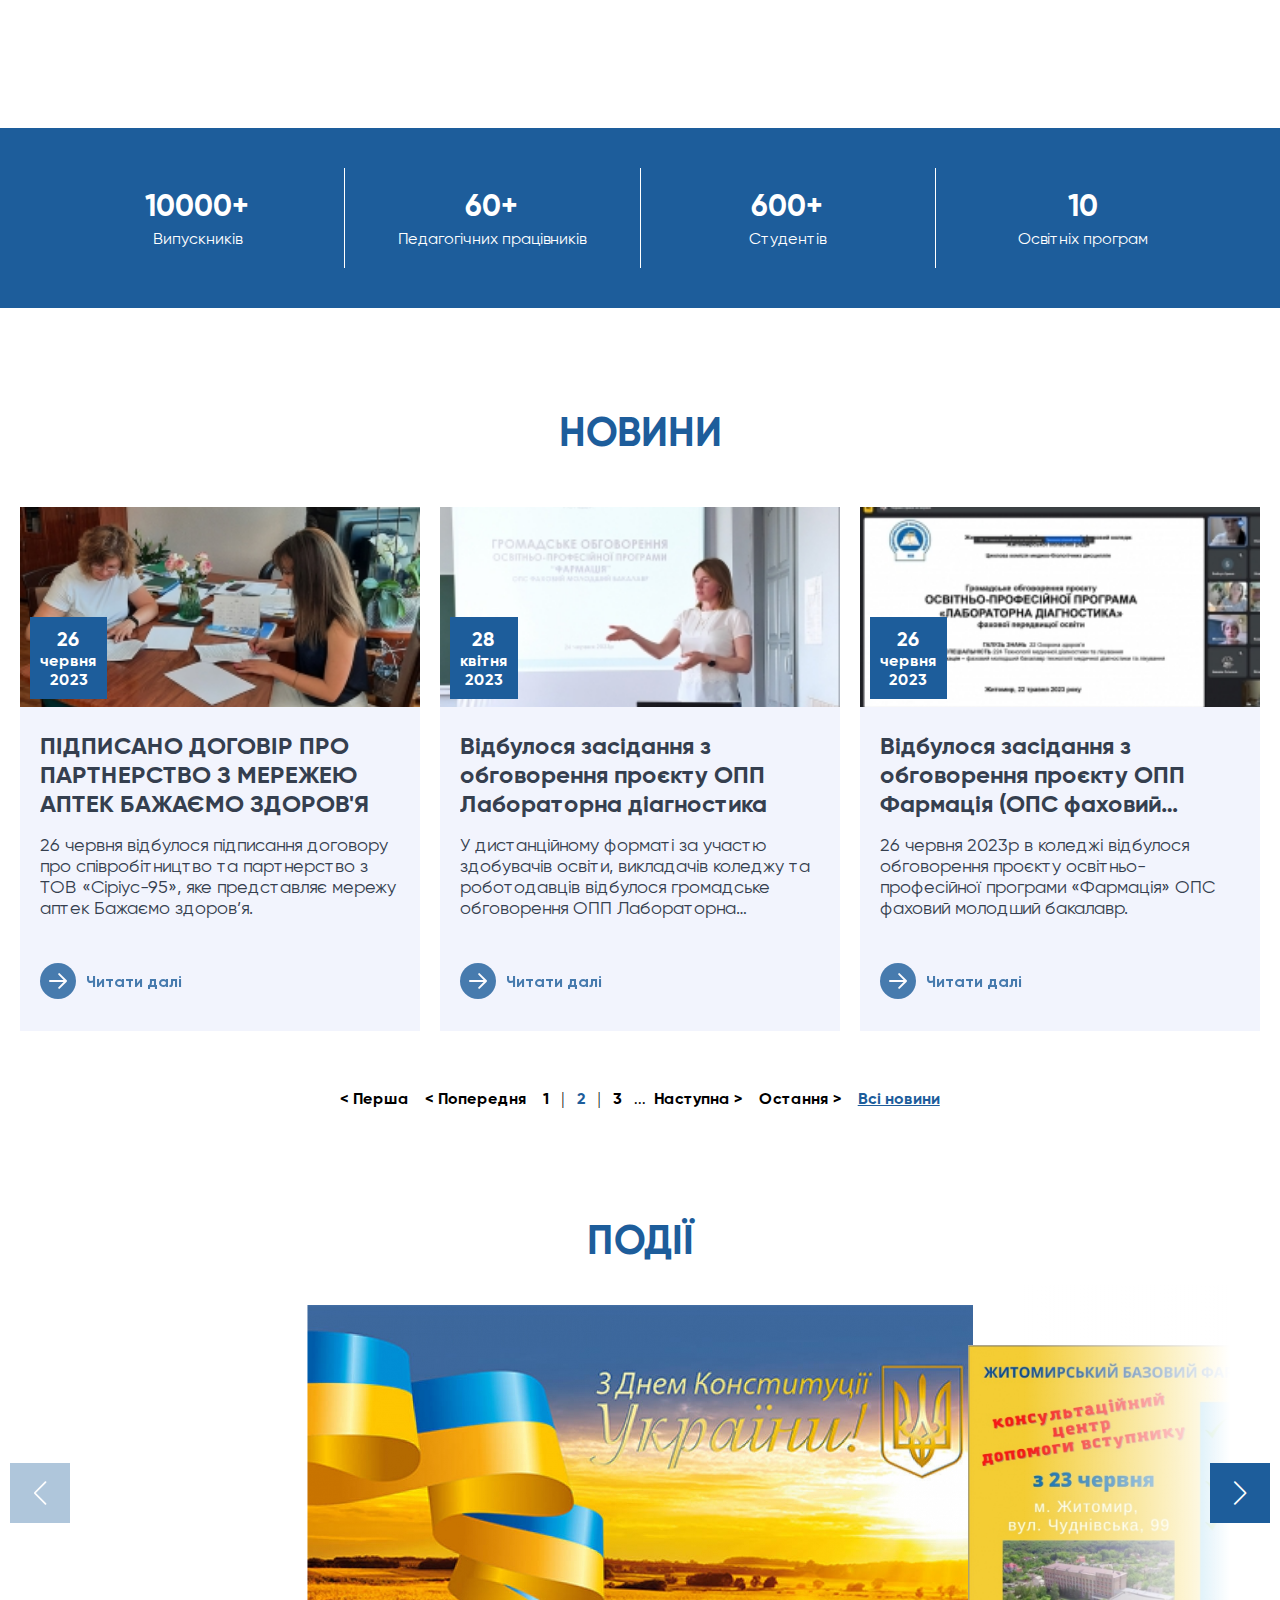
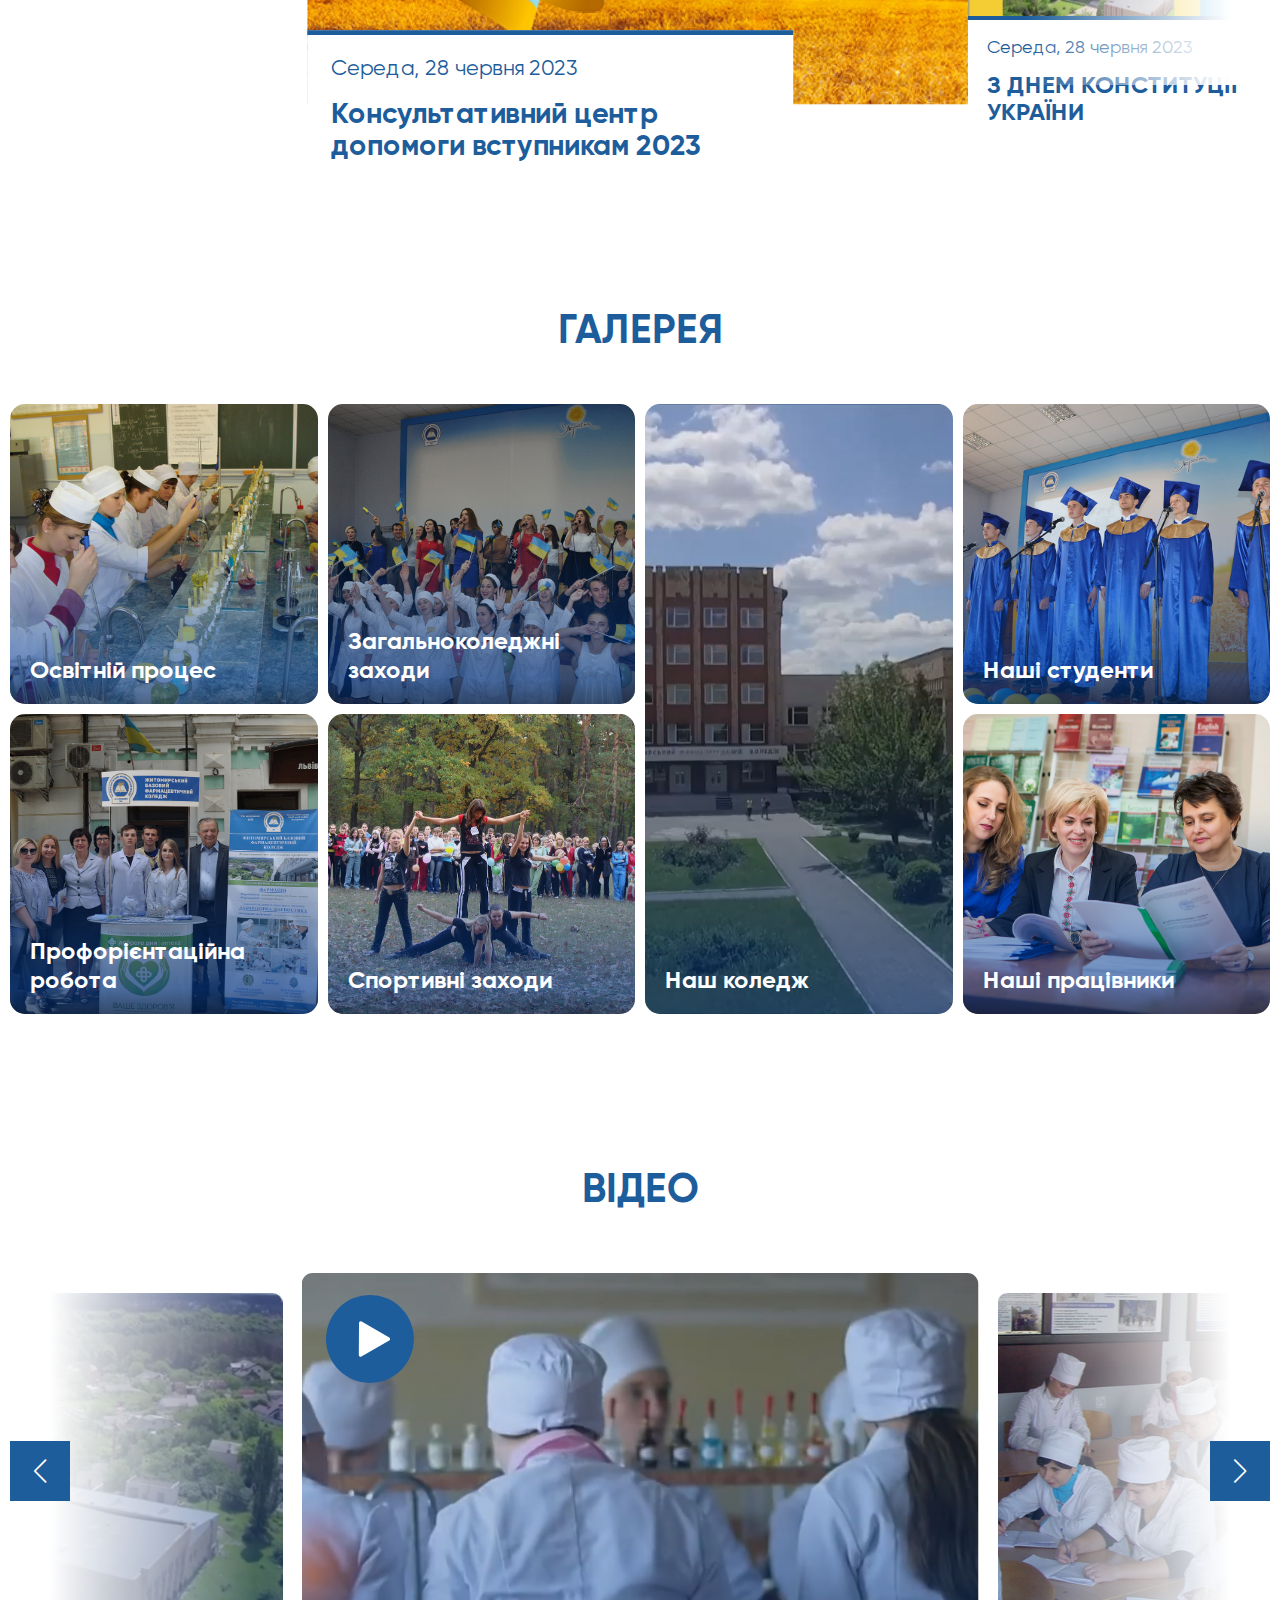
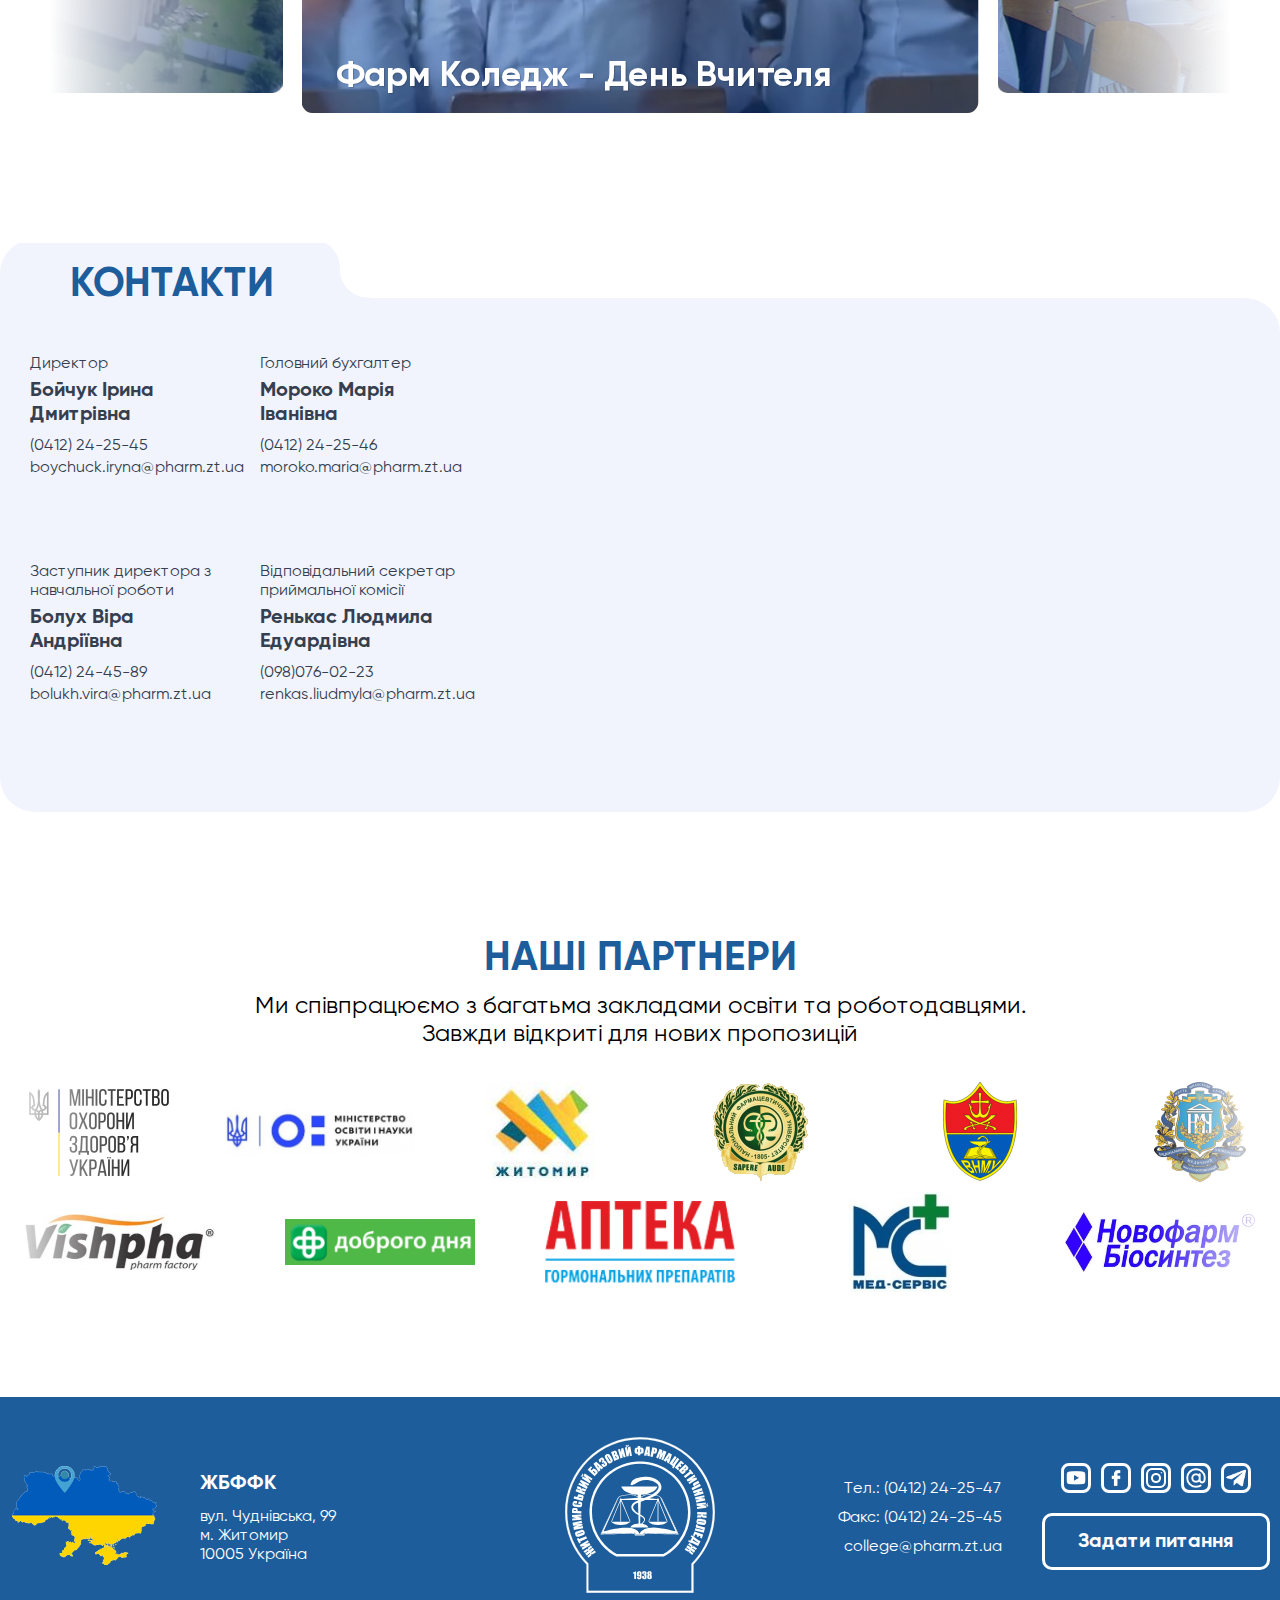
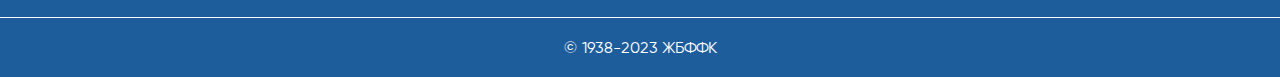
==== commit 513e5b76: "copyright, slider settings, warning block" ====
--- a/index.html
+++ b/index.html
@@ -68,9 +68,6 @@
               <span class="triangle"></span>
               <ul class="header__nav-submenu">
                 <li class="header__nav-submenu-item">
-                  <a class="header__nav-submenu-link" href="#">Про ЖБФФК</a>
-                </li>
-                <li class="header__nav-submenu-item">
                   <a class="header__nav-submenu-link" href="/pages/about/college-history.html">Історія коледжу</a>
                 </li>
                 <li class="header__nav-submenu-item">
@@ -103,17 +100,59 @@
               <a href="#">Структура</a>
               <span class="triangle"></span>
               <ul class="header__nav-submenu">
-                <li class="header__nav-submenu-item">
-                  <a class="header__nav-submenu-link" href="#">Структура</a>
-                </li>
-                <li class="header__nav-submenu-item">
+                <li class="header__nav-submenu-item submenu-triangle">
                   <a class="header__nav-submenu-link" href="./pages/structure/department.html">Відділення</a>
-                </li>
-                <li class="header__nav-submenu-item">
+                  <ul class="header__nav-submenu">
+                    <li class="header__nav-submenu-item">
+                      <a class="header__nav-submenu-link" href="#"> Фармацевтичне </a>
+                    </li>
+                    <li class="header__nav-submenu-item">
+                      <a class="header__nav-submenu-link" href="#"> Фармацевтично - лабораторне </a>
+                    </li>
+                    <li class="header__nav-submenu-item">
+                      <a class="header__nav-submenu-link" href="#"> Заочної форми навчання </a>
+                    </li>
+                  </ul>
+                </li>
+                <li class="header__nav-submenu-item submenu-triangle">
                   <a class="header__nav-submenu-link" href="./pages/structure/subdivisions.html">Підрозділи</a>
-                </li>
-                <li class="header__nav-submenu-item">
+                  <ul class="header__nav-submenu">
+                    <li class="header__nav-submenu-item">
+                      <a class="header__nav-submenu-link" href="#"> Бухгалтерія </a>
+                    </li>
+                    <li class="header__nav-submenu-item">
+                      <a class="header__nav-submenu-link" href="#"> Бібліотека </a>
+                    </li>
+                    <li class="header__nav-submenu-item">
+                      <a class="header__nav-submenu-link" href="#"> Музей коледжу </a>
+                    </li>
+                    <li class="header__nav-submenu-item">
+                      <a class="header__nav-submenu-link" href="#"> Профспілкова організація</a>
+                    </li>
+                    <li class="header__nav-submenu-item">
+                      <a class="header__nav-submenu-link" href="#"> Психологічна служба </a>
+                    </li>
+                  </ul>
+                </li>
+                <li class="header__nav-submenu-item submenu-triangle">
                   <a class="header__nav-submenu-link" href="#">Циклові комісії</a>
+                  <ul class="header__nav-submenu">
+                    <li class="header__nav-submenu-item">
+                      <a class="header__nav-submenu-link" href="#"> ЦК Гуманітарних дисциплін </a>
+                    </li>
+                    <li class="header__nav-submenu-item">
+                      <a class="header__nav-submenu-link" href="#"> ЦК Загальноосвітніх дисциплін </a>
+                    </li>
+                    <li class="header__nav-submenu-item">
+                      <a class="header__nav-submenu-link" href="#"> ЦК Медико-біологічних дисциплін </a>
+                    </li>
+                    <li class="header__nav-submenu-item">
+                      <a class="header__nav-submenu-link" href="#"> ЦК Фармацевтичних дисциплін</a>
+                    </li>
+                    <li class="header__nav-submenu-item">
+                      <a class="header__nav-submenu-link" href="#"> ЦК Хімічних дисциплін </a>
+                    </li>
+                  </ul>
                 </li>
               </ul>
             </li>
@@ -123,22 +162,50 @@
               <span class="triangle"></span>
               <ul class="header__nav-submenu">
                 <li class="header__nav-submenu-item">
-                  <a class="header__nav-submenu-link" href="#">Освітній процес</a>
-                </li>
-                <li class="header__nav-submenu-item">
                   <a class="header__nav-submenu-link" href="#">Освітньо-професійні програми</a>
                 </li>
                 <li class="header__nav-submenu-item">
                   <a class="header__nav-submenu-link" href="#">Графік навчального процесу</a>
                 </li>
-                <li class="header__nav-submenu-item">
+                <li class="header__nav-submenu-item submenu-triangle">
                   <a class="header__nav-submenu-link" href="#">Ліцензування та акредитація</a>
+                  <ul class="header__nav-submenu">
+                    <li class="header__nav-submenu-item">
+                      <a class="header__nav-submenu-link" href="#"> Висновки експертних комісій </a>
+                    </li>
+                    <li class="header__nav-submenu-item">
+                      <a class="header__nav-submenu-link" href="#"> Освітньо-професійні програми </a>
+                    </li>
+                    <li class="header__nav-submenu-item">
+                      <a class="header__nav-submenu-link" href="#"> Навчально-методичне забезпечення </a>
+                    </li>
+                  </ul>
                 </li>
                 <li class="header__nav-submenu-item">
                   <a class="header__nav-submenu-link" href="#">Моніторинг якості освіти</a>
                 </li>
-                <li class="header__nav-submenu-item">
+                <li class="header__nav-submenu-item submenu-triangle">
                   <a class="header__nav-submenu-link" href="#">Науково-методична робота</a>
+                  <ul class="header__nav-submenu">
+                    <li class="header__nav-submenu-item">
+                      <a class="header__nav-submenu-link" href="#"> Методична рада </a>
+                    </li>
+                    <li class="header__nav-submenu-item">
+                      <a class="header__nav-submenu-link" href="#"> Видавнича діяльність викладачів </a>
+                    </li>
+                    <li class="header__nav-submenu-item">
+                      <a class="header__nav-submenu-link" href="#">Методичний кабінет </a>
+                    </li>
+                    <li class="header__nav-submenu-item">
+                      <a class="header__nav-submenu-link" href="#"> Атестація викладачів. Підвищення кваліфікації</a>
+                    </li>
+                    <li class="header__nav-submenu-item">
+                      <a class="header__nav-submenu-link" href="#"> Відкриті заняття. Нові технології </a>
+                    </li>
+                    <li class="header__nav-submenu-item">
+                      <a class="header__nav-submenu-link" href="#"> Наукові конференції. Статті </a>
+                    </li>
+                  </ul>
                 </li>
                 <li class="header__nav-submenu-item">
                   <a class="header__nav-submenu-link" href="#">Педагогічна робота</a>
@@ -161,9 +228,6 @@
               <a href="#">Студентам</a>
               <span class="triangle"></span>
               <ul class="header__nav-submenu">
-                <li class="header__nav-submenu-item">
-                  <a class="header__nav-submenu-link" href="#">Студентам</a>
-                </li>
                 <li class="header__nav-submenu-item">
                   <a class="header__nav-submenu-link" href="#">Крок М</a>
                 </li>
@@ -195,9 +259,6 @@
               <span class="triangle"></span>
               <ul class="header__nav-submenu">
                 <li class="header__nav-submenu-item">
-                  <a class="header__nav-submenu-link" href="#">Розклад</a>
-                </li>
-                <li class="header__nav-submenu-item">
                   <a class="header__nav-submenu-link" href="#">Група</a>
                 </li>
                 <li class="header__nav-submenu-item">
@@ -229,7 +290,28 @@
         </div>
       </div>
 
-      <div class="about pt-100">
+      <div class="warning pt-30 pb-40">
+        <div class="container">
+          <div class="warning__inner">
+            <div class="warning__title font-bold color-white font-size-28">Увага!</div>
+            <div class="warning__content">
+              <div class="warning__slider swiper-wrapper">
+                <div class="warning__slider-item font-regular font-size-20 swiper-slide">
+                  Нові реквізити для оплати за навчання
+                </div>
+                <div class="warning__slider-item font-regular font-size-20 swiper-slide">ДНІ ВІДКРИТИХ ДВЕРЕЙ</div>
+              </div>
+
+              <!-- slider buttons -->
+              <div class="swiper-button-prev"></div>
+              <div class="swiper-button-next"></div>
+              <!-- // slider buttons -->
+            </div>
+          </div>
+        </div>
+      </div>
+
+      <div class="about">
         <div class="container">
           <div class="about__wrapper">
             <div class="about__image">
@@ -994,10 +1076,91 @@
         </div>
       </div>
 
-      <div class="partners">
+      <!-- <div class="partners">
         <div class="container">
           <div class="partners__wrapper">
-            <div class="section-title">Наші партнери</div>
+            <div class="partners__items">
+              <div class="partners__items-row scroll-animation">
+                <div class="partners__items-1">
+                  <a href="#">
+                    <img class="partners__item" src="./images/partners/partners-1.jpg" alt="partner logo" />
+                  </a>
+                  <a href="#">
+                    <img class="partners__item" src="./images/partners/partners-2.jpg" alt="partner logo" />
+                  </a>
+                  <a href="#">
+                    <img class="partners__item" src="./images/partners/partners-3.jpg" alt="partner logo" />
+                  </a>
+
+                  <a href="#">
+                    <img class="partners__item" src="./images/partners/partners-4.jpg" alt="partner logo" />
+                  </a>
+                  <a href="#">
+                    <img class="partners__item" src="./images/partners/partners-5.jpg" alt="partner logo" />
+                  </a>
+                  <a href="#">
+                    <img class="partners__item" src="./images/partners/partners-6.jpg" alt="partner logo" />
+                  </a>
+                  <a href="#">
+                    <img class="partners__item" src="./images/partners/partners-7.jpg" alt="partner logo" />
+                  </a>
+                </div>
+
+                <div class="partners__items-1">
+                  <a href="#">
+                    <img class="partners__item" src="./images/partners/partners-8.jpg" alt="partner logo" />
+                  </a>
+                  <a href="#">
+                    <img class="partners__item" src="./images/partners/partners-9.jpeg" alt="partner logo" />
+                  </a>
+                  <a href="#">
+                    <img class="partners__item" src="./images/partners/partners-10.png" alt="partner logo" />
+                  </a>
+                  <a href="#">
+                    <img class="partners__item" src="./images/partners/partners-11.png" alt="partner logo" />
+                  </a>
+                </div>
+              </div>
+
+              <div class="partners__items-row scroll-animation scroll-animation-reverse">
+                <div class="partners__items-1">
+                  <a href="#">
+                    <img class="partners__item" src="./images/partners/partners-12.jpg" alt="partner logo" />
+                  </a>
+                  <a href="#">
+                    <img class="partners__item" src="./images/partners/partners-15.png" alt="partner logo" />
+                  </a>
+                  <a href="#">
+                    <img class="partners__item" src="./images/partners/partners-16.png" alt="partner logo" />
+                  </a>
+                  <a href="#">
+                    <img class="partners__item" src="./images/partners/partners-17.jpg" alt="partner logo" />
+                  </a>
+                  <a href="#">
+                    <img class="partners__item" src="./images/partners/partners-18.jpg" alt="partner logo" />
+                  </a>
+                </div>
+
+                <div class="partners__items-1">
+                  <a href="#">
+                    <img class="partners__item" src="./images/partners/partners-19.jpg" alt="partner logo" />
+                  </a>
+                  <a href="#">
+                    <img class="partners__item" src="./images/partners/partners-20.jpg" alt="partner logo" />
+                  </a>
+                  <a href="#">
+                    <img class="partners__item" src="./images/partners/partners-21.png" alt="partner logo" />
+                  </a>
+
+                  <a href="#">
+                    <img class="partners__item" src="./images/partners/partners-13.png" alt="partner logo" />
+                  </a>
+                  <a href="#">
+                    <img class="partners__item" src="./images/partners/partners-14.png" alt="partner logo" />
+                  </a>
+                </div>
+              </div>
+            </div>
 
             <div class="partners__items">
               <div class="partners__items-row">
@@ -1052,7 +1215,161 @@
             </div>
           </div>
         </div>
+      </div> -->
+
+      <div class="partners">
+        <h2 class="section-title mb-10">Наші партнери</h2>
+        <p class="partners__descr font-regular m-0-a mb-30">
+          Ми співпрацюємо з багатьма закладами освіти та роботодавцями. Завжди відкриті для нових пропозицій
+        </p>
+        <div class="partners__items-wrap">
+          <div class="items marquee">
+            <a href="#" class="item">
+              <img class="partners__item-img" src="./images/partners/partners-1.jpg" alt="partner logo" />
+            </a>
+            <a href="#" class="item">
+              <img class="partners__item-img" src="./images/partners/partners-2.jpg" alt="partner logo" />
+            </a>
+            <a href="#" class="item">
+              <img class="partners__item-img" src="./images/partners/partners-3.jpg" alt="partner logo" />
+            </a>
+            <a href="#" class="item">
+              <img class="partners__item-img" src="./images/partners/partners-4.jpg" alt="partner logo" />
+            </a>
+            <a href="#" class="item">
+              <img class="partners__item-img" src="./images/partners/partners-5.jpg" alt="partner logo" />
+            </a>
+            <a href="#" class="item">
+              <img class="partners__item-img" src="./images/partners/partners-6.jpg" alt="partner logo" />
+            </a>
+          </div>
+          <div class="items marquee">
+            <a href="#" class="item">
+              <img class="partners__item-img" src="./images/partners/partners-7.jpg" alt="partner logo" />
+            </a>
+            <a href="#" class="item">
+              <img class="partners__item-img" src="./images/partners/partners-8.jpg" alt="partner logo" />
+            </a>
+            <a href="#" class="item">
+              <img class="partners__item-img" src="./images/partners/partners-9.jpeg" alt="partner logo" />
+            </a>
+            <a href="#" class="item">
+              <img class="partners__item-img" src="./images/partners/partners-10.png" alt="partner logo" />
+            </a>
+            <a href="#" class="item">
+              <img class="partners__item-img" src="./images/partners/partners-11.png" alt="partner logo" />
+            </a>
+          </div>
+        </div>
+
+        <div class="partners__items-wrap">
+          <div class="items marquee reverce">
+            <a href="#" class="item">
+              <img class="partners__item-img" src="./images/partners/partners-12.jpg" alt="partner logo" />
+            </a>
+            <a href="#" class="item">
+              <img class="partners__item-img" src="./images/partners/partners-15.png" alt="partner logo" />
+            </a>
+            <a href="#" class="item">
+              <img class="partners__item-img" src="./images/partners/partners-16.png" alt="partner logo" />
+            </a>
+            <a href="#" class="item">
+              <img class="partners__item-img" src="./images/partners/partners-17.jpg" alt="partner logo" />
+            </a>
+            <a href="#" class="item">
+              <img class="partners__item-img" src="./images/partners/partners-18.jpg" alt="partner logo" />
+            </a>
+          </div>
+          <div class="items marquee reverce">
+            <a href="#" class="item">
+              <img class="partners__item-img" src="./images/partners/partners-19.jpg" alt="partner logo" />
+            </a>
+            <a href="#" class="item">
+              <img class="partners__item-img" src="./images/partners/partners-20.jpg" alt="partner logo" />
+            </a>
+            <a href="#" class="item">
+              <img class="partners__item-img" src="./images/partners/partners-21.png" alt="partner logo" />
+            </a>
+            <a href="#" class="item">
+              <img class="partners__item-img" src="./images/partners/partners-13.png" alt="partner logo" />
+            </a>
+            <a href="#" class="item">
+              <img class="partners__item-img" src="./images/partners/partners-14.png" alt="partner logo" />
+            </a>
+          </div>
+        </div>
       </div>
+
+      <!-- <div class="ticker">
+        <div class="ticker__wrapper">
+          <a href="#" class="ticker__item">
+            <img class="partners__item-img" src="./images/partners/partners-1.jpg" alt="partner logo" />
+          </a>
+          <a href="#" class="ticker__item">
+            <img class="partners__item-img" src="./images/partners/partners-2.jpg" alt="partner logo" />
+          </a>
+          <a href="#" class="ticker__item">
+            <img class="partners__item-img" src="./images/partners/partners-3.jpg" alt="partner logo" />
+          </a>
+          <a href="#" class="ticker__item">
+            <img class="partners__item-img" src="./images/partners/partners-4.jpg" alt="partner logo" />
+          </a>
+          <a href="#" class="ticker__item">
+            <img class="partners__item-img" src="./images/partners/partners-5.jpg" alt="partner logo" />
+          </a>
+          <a href="#" class="ticker__item">
+            <img class="partners__item-img" src="./images/partners/partners-6.jpg" alt="partner logo" />
+          </a>
+          <a href="#" class="ticker__item">
+            <img class="partners__item-img" src="./images/partners/partners-7.jpg" alt="partner logo" />
+          </a>
+          <a href="#" class="ticker__item">
+            <img class="partners__item-img" src="./images/partners/partners-8.jpg" alt="partner logo" />
+          </a>
+          <a href="#" class="ticker__item">
+            <img class="partners__item-img" src="./images/partners/partners-9.jpeg" alt="partner logo" />
+          </a>
+          <a href="#" class="ticker__item">
+            <img class="partners__item-img" src="./images/partners/partners-10.png" alt="partner logo" />
+          </a>
+          <a href="#" class="ticker__item">
+            <img class="partners__item-img" src="./images/partners/partners-11.png" alt="partner logo" />
+          </a>
+        </div>
+
+        <div class="ticker__wrapper">
+          <a href="#" class="ticker__item">
+            <img class="partners__item-img" src="./images/partners/partners-12.jpg" alt="partner logo" />
+          </a>
+          <a href="#" class="ticker__item">
+            <img class="partners__item-img" src="./images/partners/partners-15.png" alt="partner logo" />
+          </a>
+          <a href="#" class="ticker__item">
+            <img class="partners__item-img" src="./images/partners/partners-16.png" alt="partner logo" />
+          </a>
+          <a href="#" class="ticker__item">
+            <img class="partners__item-img" src="./images/partners/partners-17.jpg" alt="partner logo" />
+          </a>
+          <a href="#" class="ticker__item">
+            <img class="partners__item-img" src="./images/partners/partners-18.jpg" alt="partner logo" />
+          </a>
+          <a href="#" class="ticker__item">
+            <img class="partners__item-img" src="./images/partners/partners-19.jpg" alt="partner logo" />
+          </a>
+          <a href="#" class="ticker__item">
+            <img class="partners__item-img" src="./images/partners/partners-20.jpg" alt="partner logo" />
+          </a>
+          <a href="#" class="ticker__item">
+            <img class="partners__item-img" src="./images/partners/partners-21.png" alt="partner logo" />
+          </a>
+          <a href="#" class="ticker__item">
+            <img class="partners__item-img" src="./images/partners/partners-13.png" alt="partner logo" />
+          </a>
+          <a href="#" class="ticker__item">
+            <img class="partners__item-img" src="./images/partners/partners-14.png" alt="partner logo" />
+          </a>
+        </div>
+      </div> -->
 
       <footer class="footer">
         <div class="container">
@@ -1117,6 +1434,8 @@
             </div>
           </div>
         </div>
+
+        <div class="footer__copyright font-regular">© 1938-2023 ЖБФФК</div>
       </footer>
     </div>
 
--- a/css/style.css
+++ b/css/style.css
@@ -17,6 +17,7 @@
 @import './news-v2.css';
 @import './stats.css';
 @import './events2.css';
+@import './warning.css';
 @import './lib.css';
 
 @font-face {
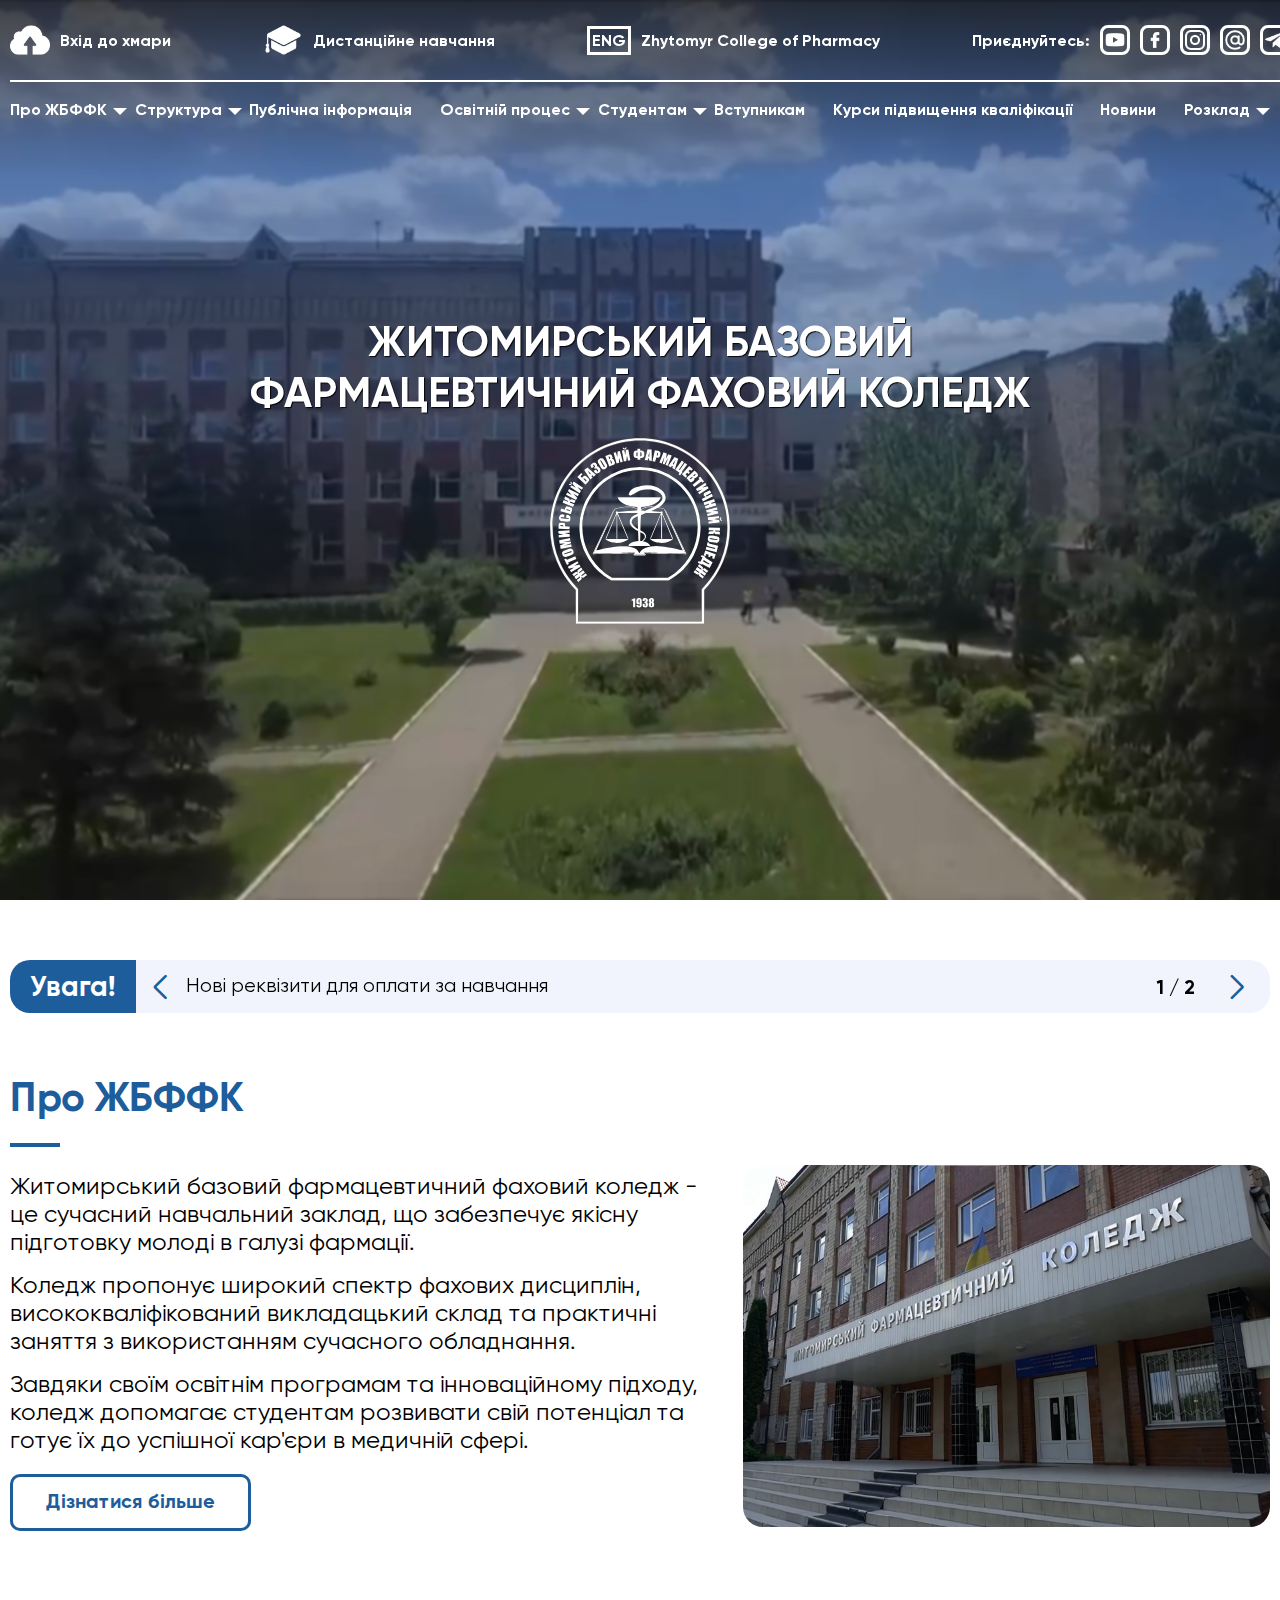
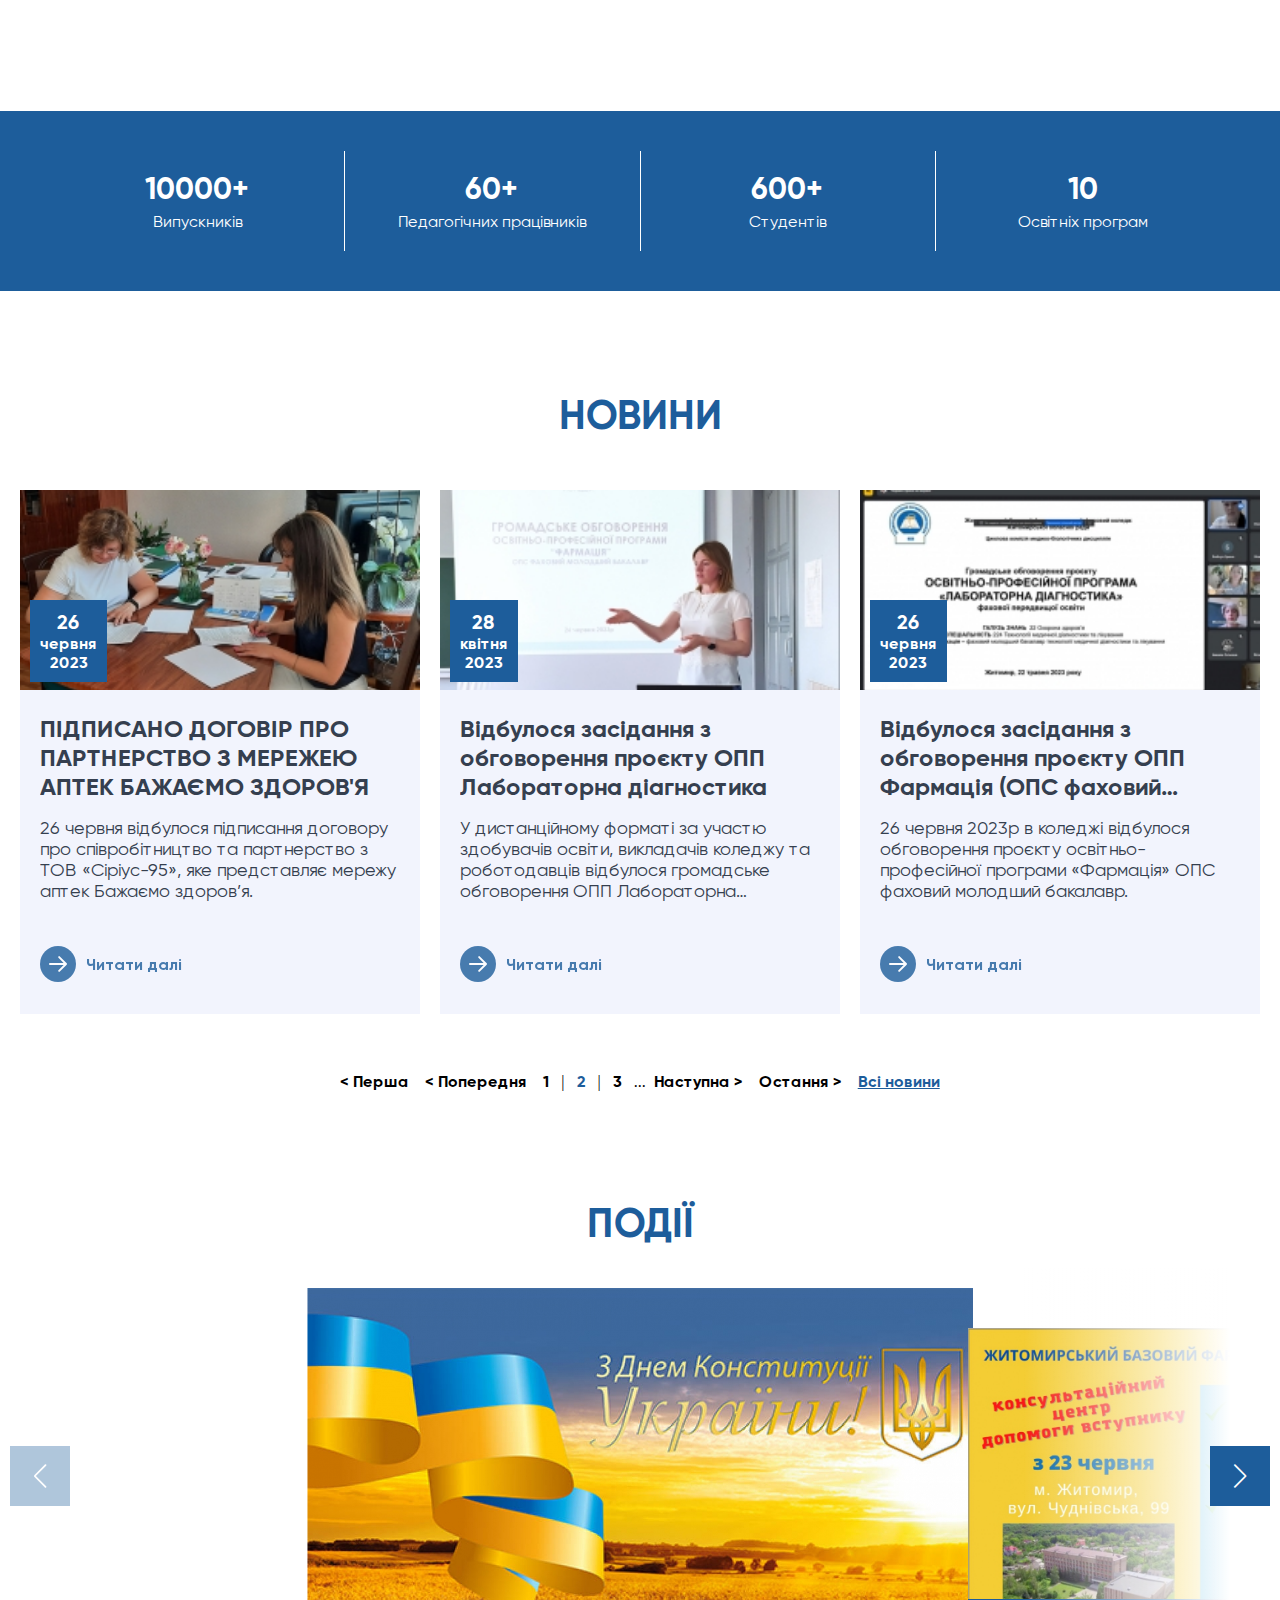
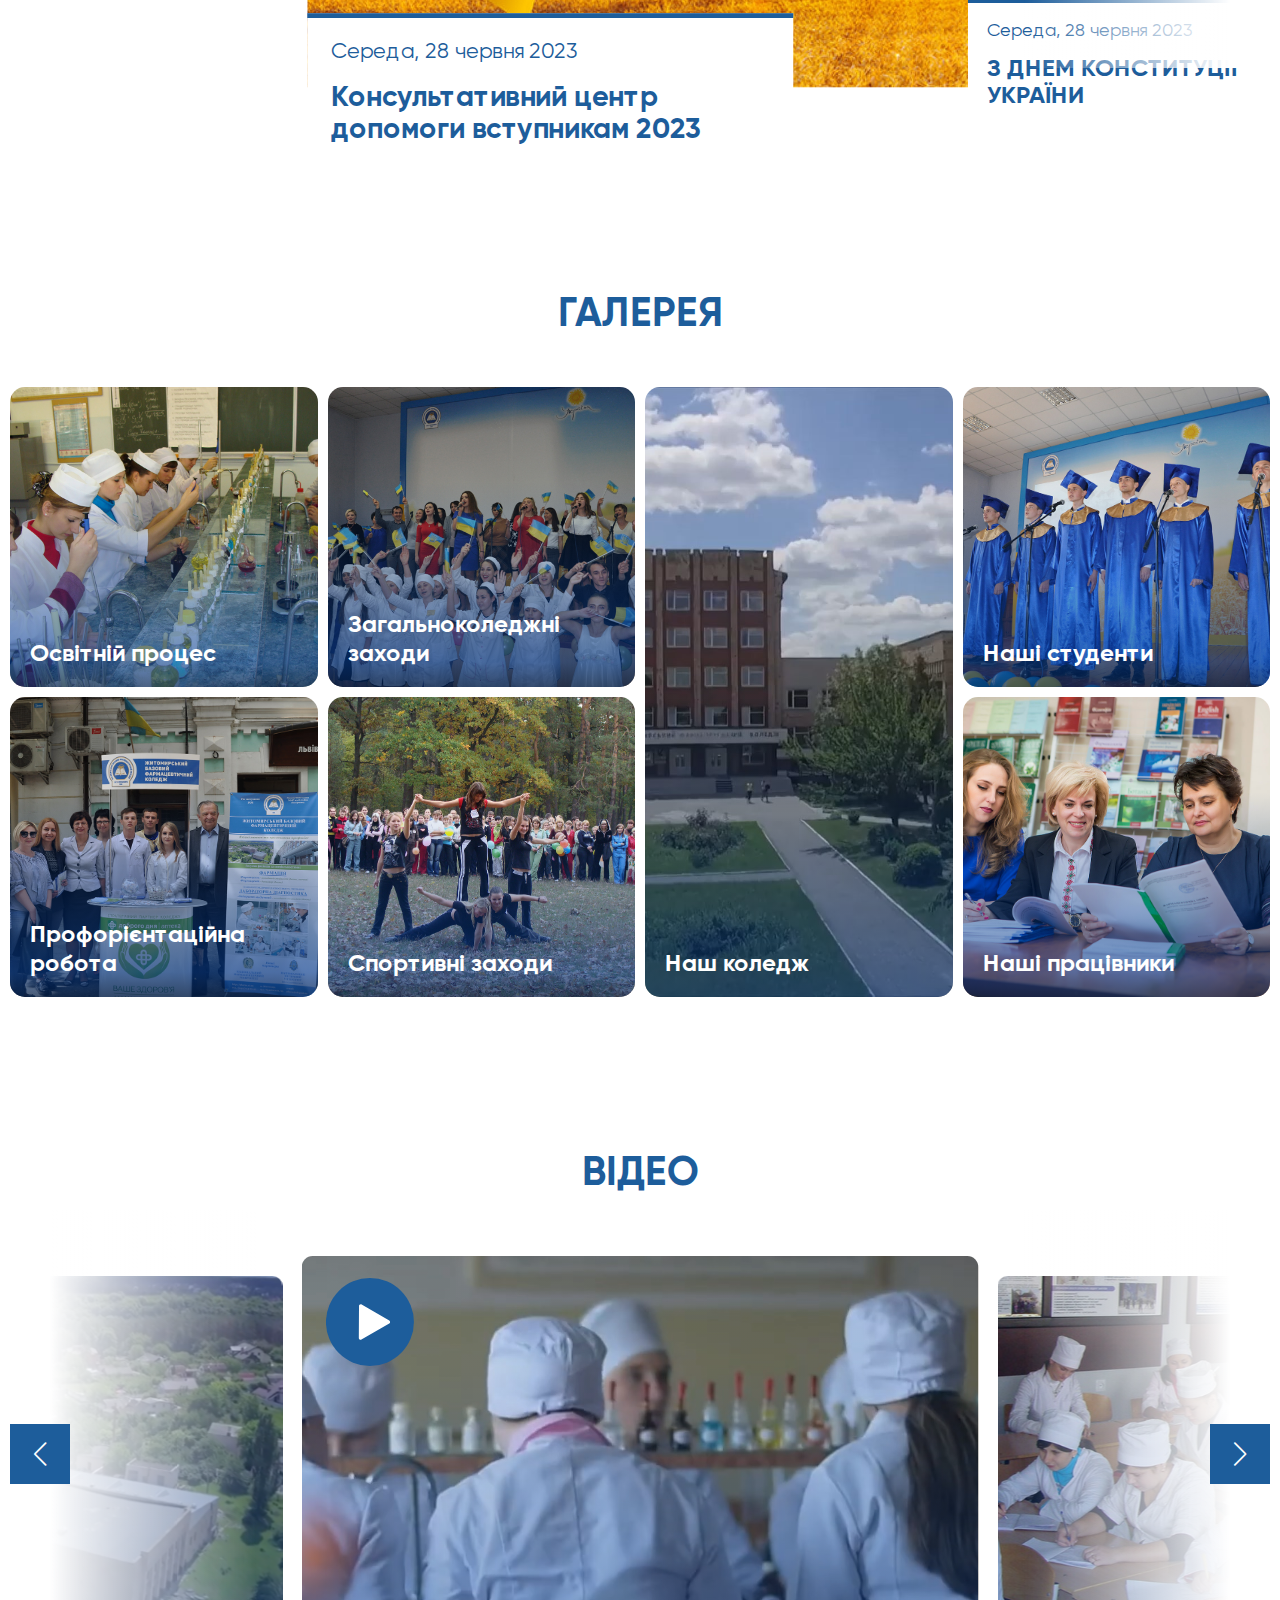
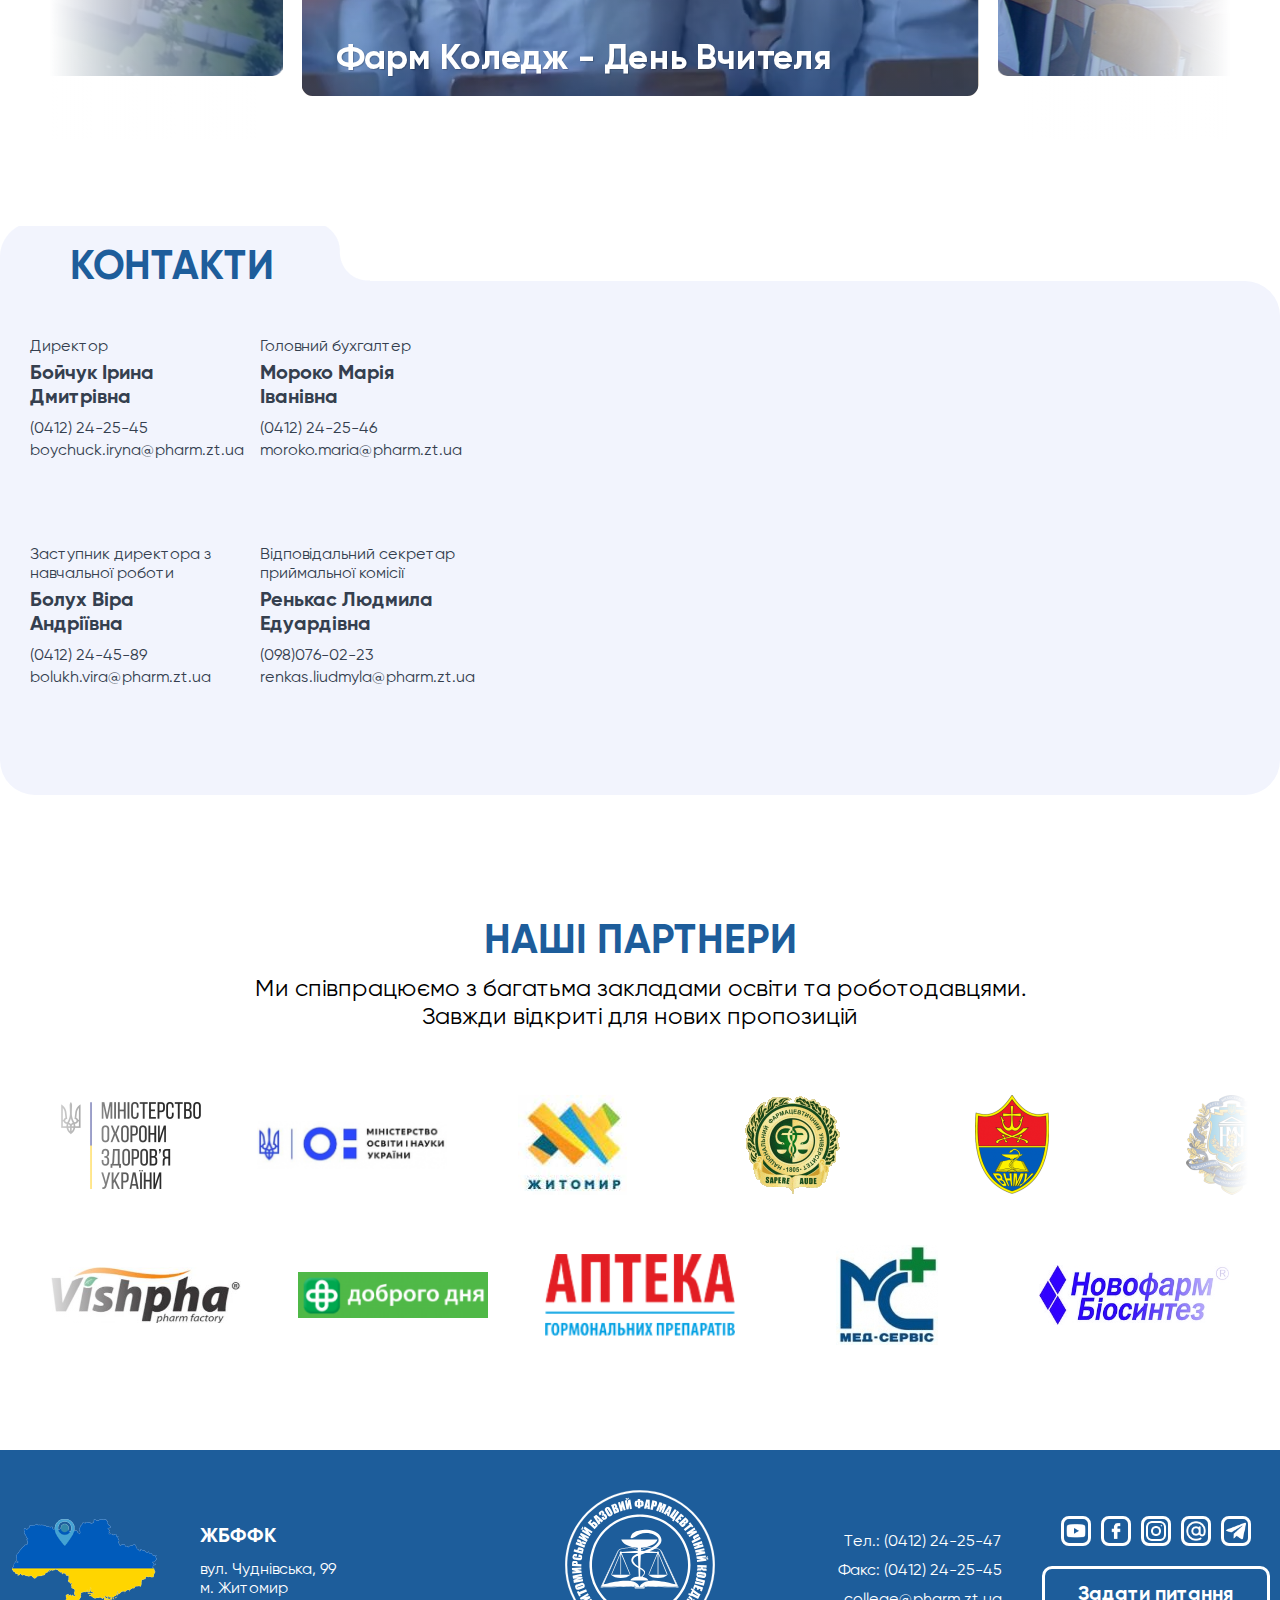
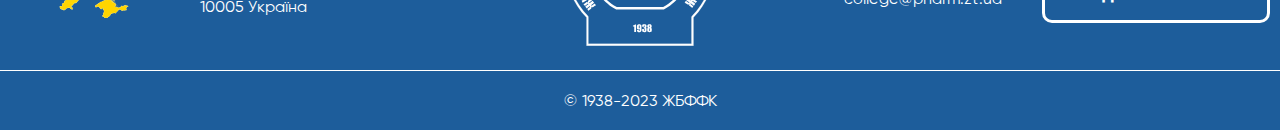
==== commit 05523ab4: "about block, warning block and home page sliders" ====
--- a/index.html
+++ b/index.html
@@ -102,7 +102,7 @@
               <ul class="header__nav-submenu">
                 <li class="header__nav-submenu-item submenu-triangle">
                   <a class="header__nav-submenu-link" href="./pages/structure/department.html">Відділення</a>
-                  <ul class="header__nav-submenu">
+                  <ul class="header__nav-submenu header__nav-submenu-nested">
                     <li class="header__nav-submenu-item">
                       <a class="header__nav-submenu-link" href="#"> Фармацевтичне </a>
                     </li>
@@ -116,7 +116,7 @@
                 </li>
                 <li class="header__nav-submenu-item submenu-triangle">
                   <a class="header__nav-submenu-link" href="./pages/structure/subdivisions.html">Підрозділи</a>
-                  <ul class="header__nav-submenu">
+                  <ul class="header__nav-submenu header__nav-submenu-nested">
                     <li class="header__nav-submenu-item">
                       <a class="header__nav-submenu-link" href="#"> Бухгалтерія </a>
                     </li>
@@ -136,7 +136,7 @@
                 </li>
                 <li class="header__nav-submenu-item submenu-triangle">
                   <a class="header__nav-submenu-link" href="#">Циклові комісії</a>
-                  <ul class="header__nav-submenu">
+                  <ul class="header__nav-submenu header__nav-submenu-nested">
                     <li class="header__nav-submenu-item">
                       <a class="header__nav-submenu-link" href="#"> ЦК Гуманітарних дисциплін </a>
                     </li>
@@ -169,7 +169,7 @@
                 </li>
                 <li class="header__nav-submenu-item submenu-triangle">
                   <a class="header__nav-submenu-link" href="#">Ліцензування та акредитація</a>
-                  <ul class="header__nav-submenu">
+                  <ul class="header__nav-submenu header__nav-submenu-nested">
                     <li class="header__nav-submenu-item">
                       <a class="header__nav-submenu-link" href="#"> Висновки експертних комісій </a>
                     </li>
@@ -186,7 +186,7 @@
                 </li>
                 <li class="header__nav-submenu-item submenu-triangle">
                   <a class="header__nav-submenu-link" href="#">Науково-методична робота</a>
-                  <ul class="header__nav-submenu">
+                  <ul class="header__nav-submenu header__nav-submenu-nested">
                     <li class="header__nav-submenu-item">
                       <a class="header__nav-submenu-link" href="#"> Методична рада </a>
                     </li>
@@ -258,11 +258,63 @@
               <a href="#">Розклад</a>
               <span class="triangle"></span>
               <ul class="header__nav-submenu">
-                <li class="header__nav-submenu-item">
+                <li class="header__nav-submenu-item submenu-triangle">
                   <a class="header__nav-submenu-link" href="#">Група</a>
-                </li>
-                <li class="header__nav-submenu-item">
+                  <ul class="header__nav-submenu header__nav-submenu-nested header__nav-submenu-reverse">
+                    <li class="header__nav-submenu-item">
+                      <a class="header__nav-submenu-link" href="#"> 101 </a>
+                    </li>
+                    <li class="header__nav-submenu-item">
+                      <a class="header__nav-submenu-link" href="#"> 102 </a>
+                    </li>
+                    <li class="header__nav-submenu-item">
+                      <a class="header__nav-submenu-link" href="#"> 103 </a>
+                    </li>
+                    <li class="header__nav-submenu-item">
+                      <a class="header__nav-submenu-link" href="#"> 104 </a>
+                    </li>
+                    <li class="header__nav-submenu-item">
+                      <a class="header__nav-submenu-link" href="#"> 113 </a>
+                    </li>
+                    <li class="header__nav-submenu-item">
+                      <a class="header__nav-submenu-link" href="#"> 201 </a>
+                    </li>
+                    <li class="header__nav-submenu-item">
+                      <a class="header__nav-submenu-link" href="#"> 202 </a>
+                    </li>
+                    <li class="header__nav-submenu-item">
+                      <a class="header__nav-submenu-link" href="#"> 203 </a>
+                    </li>
+                    <li class="header__nav-submenu-item">
+                      <a class="header__nav-submenu-link" href="#"> 204 </a>
+                    </li>
+                    <li class="header__nav-submenu-item">
+                      <a class="header__nav-submenu-link" href="#"> 213 </a>
+                    </li>
+                  </ul>
+                </li>
+                <li class="header__nav-submenu-item submenu-triangle">
                   <a class="header__nav-submenu-link" href="#">Викладач</a>
+                  <ul class="header__nav-submenu header__nav-submenu-nested header__nav-submenu-reverse">
+                    <li class="header__nav-submenu-item">
+                      <a class="header__nav-submenu-link" href="#"> Апонюк І.Ю.</a>
+                    </li>
+                    <li class="header__nav-submenu-item">
+                      <a class="header__nav-submenu-link" href="#"> Бобкова І.А. </a>
+                    </li>
+                    <li class="header__nav-submenu-item">
+                      <a class="header__nav-submenu-link" href="#"> Бойчук І.Д. </a>
+                    </li>
+                    <li class="header__nav-submenu-item">
+                      <a class="header__nav-submenu-link" href="#"> Болух В.А. </a>
+                    </li>
+                    <li class="header__nav-submenu-item">
+                      <a class="header__nav-submenu-link" href="#"> Бояльська О.Г. </a>
+                    </li>
+                    <li class="header__nav-submenu-item">
+                      <a class="header__nav-submenu-link" href="#"> Бур'янова В.В. </a>
+                    </li>
+                  </ul>
                 </li>
                 <li class="header__nav-submenu-item">
                   <a class="header__nav-submenu-link" href="#">Розклад екзаменів</a>
@@ -290,7 +342,7 @@
         </div>
       </div>
 
-      <div class="warning pt-30 pb-40">
+      <div class="warning pt-60 pb-60">
         <div class="container">
           <div class="warning__inner">
             <div class="warning__title font-bold color-white font-size-28">Увага!</div>
@@ -302,6 +354,10 @@
                 <div class="warning__slider-item font-regular font-size-20 swiper-slide">ДНІ ВІДКРИТИХ ДВЕРЕЙ</div>
               </div>
 
+              <!-- slider pagination -->
+              <div class="swiper-pagination"></div>
+              <!-- // slider pagination -->
+
               <!-- slider buttons -->
               <div class="swiper-button-prev"></div>
               <div class="swiper-button-next"></div>
@@ -314,10 +370,6 @@
       <div class="about">
         <div class="container">
           <div class="about__wrapper">
-            <div class="about__image">
-              <img src="./images/about/about-us.jpg" alt="college photo" />
-            </div>
-
             <div class="about__content">
               <h2>Про ЖБФФК</h2>
               <p>
@@ -332,6 +384,12 @@
                 Завдяки своїм освітнім програмам та інноваційному підходу, коледж допомагає студентам розвивати свій
                 потенціал та готує їх до успішної кар'єри в медичній сфері.
               </p>
+              <a class="about__button" href="/pages/about/college-history.html">Дізнатися більше</a>
+            </div>
+
+            <div class="about__image">
+              <img src="./images/about/about-bg.png" alt="college photo" />
+              <!-- <img src="./images/about/about-us.jpg" alt="college photo" /> -->
             </div>
           </div>
         </div>
@@ -617,30 +675,6 @@
                 <div class="events2__slider-content">
                   <div class="events2__slider-date">Четвер, 18 травня 2023</div>
                   <h5 class="events2__slider-title">Тренінг з написання мотиваційного листа</h5>
-                </div>
-              </div>
-            </div>
-
-            <div class="swiper-slide events2__slider-item">
-              <div class="events2__slider-item-inner">
-                <div class="events2__slider-img-box">
-                  <img src="./images/events/events-2.jpg" alt="slider photo" />
-                </div>
-                <div class="events2__slider-content">
-                  <div class="events2__slider-date">Середа, 28 червня 2023</div>
-                  <h5 class="events2__slider-title">З ДНЕМ КОНСТИТУЦІЇ УКРАЇНИ</h5>
-                </div>
-              </div>
-            </div>
-
-            <div class="swiper-slide events2__slider-item">
-              <div class="events2__slider-item-inner">
-                <div class="events2__slider-img-box">
-                  <img src="./images/events/events-2.jpg" alt="slider photo" />
-                </div>
-                <div class="events2__slider-content">
-                  <div class="events2__slider-date">Середа, 28 червня 2023</div>
-                  <h5 class="events2__slider-title">З ДНЕМ КОНСТИТУЦІЇ УКРАЇНИ</h5>
                 </div>
               </div>
             </div>
@@ -1223,7 +1257,7 @@
           Ми співпрацюємо з багатьма закладами освіти та роботодавцями. Завжди відкриті для нових пропозицій
         </p>
         <div class="partners__items-wrap">
-          <div class="items marquee">
+          <div class="partners__items marquee">
             <a href="#" class="item">
               <img class="partners__item-img" src="./images/partners/partners-1.jpg" alt="partner logo" />
             </a>
@@ -1243,7 +1277,7 @@
               <img class="partners__item-img" src="./images/partners/partners-6.jpg" alt="partner logo" />
             </a>
           </div>
-          <div class="items marquee">
+          <div class="partners__items marquee">
             <a href="#" class="item">
               <img class="partners__item-img" src="./images/partners/partners-7.jpg" alt="partner logo" />
             </a>
@@ -1263,7 +1297,7 @@
         </div>
 
         <div class="partners__items-wrap">
-          <div class="items marquee reverce">
+          <div class="partners__items marquee reverce">
             <a href="#" class="item">
               <img class="partners__item-img" src="./images/partners/partners-12.jpg" alt="partner logo" />
             </a>
@@ -1280,7 +1314,7 @@
               <img class="partners__item-img" src="./images/partners/partners-18.jpg" alt="partner logo" />
             </a>
           </div>
-          <div class="items marquee reverce">
+          <div class="partners__items marquee reverce">
             <a href="#" class="item">
               <img class="partners__item-img" src="./images/partners/partners-19.jpg" alt="partner logo" />
             </a>
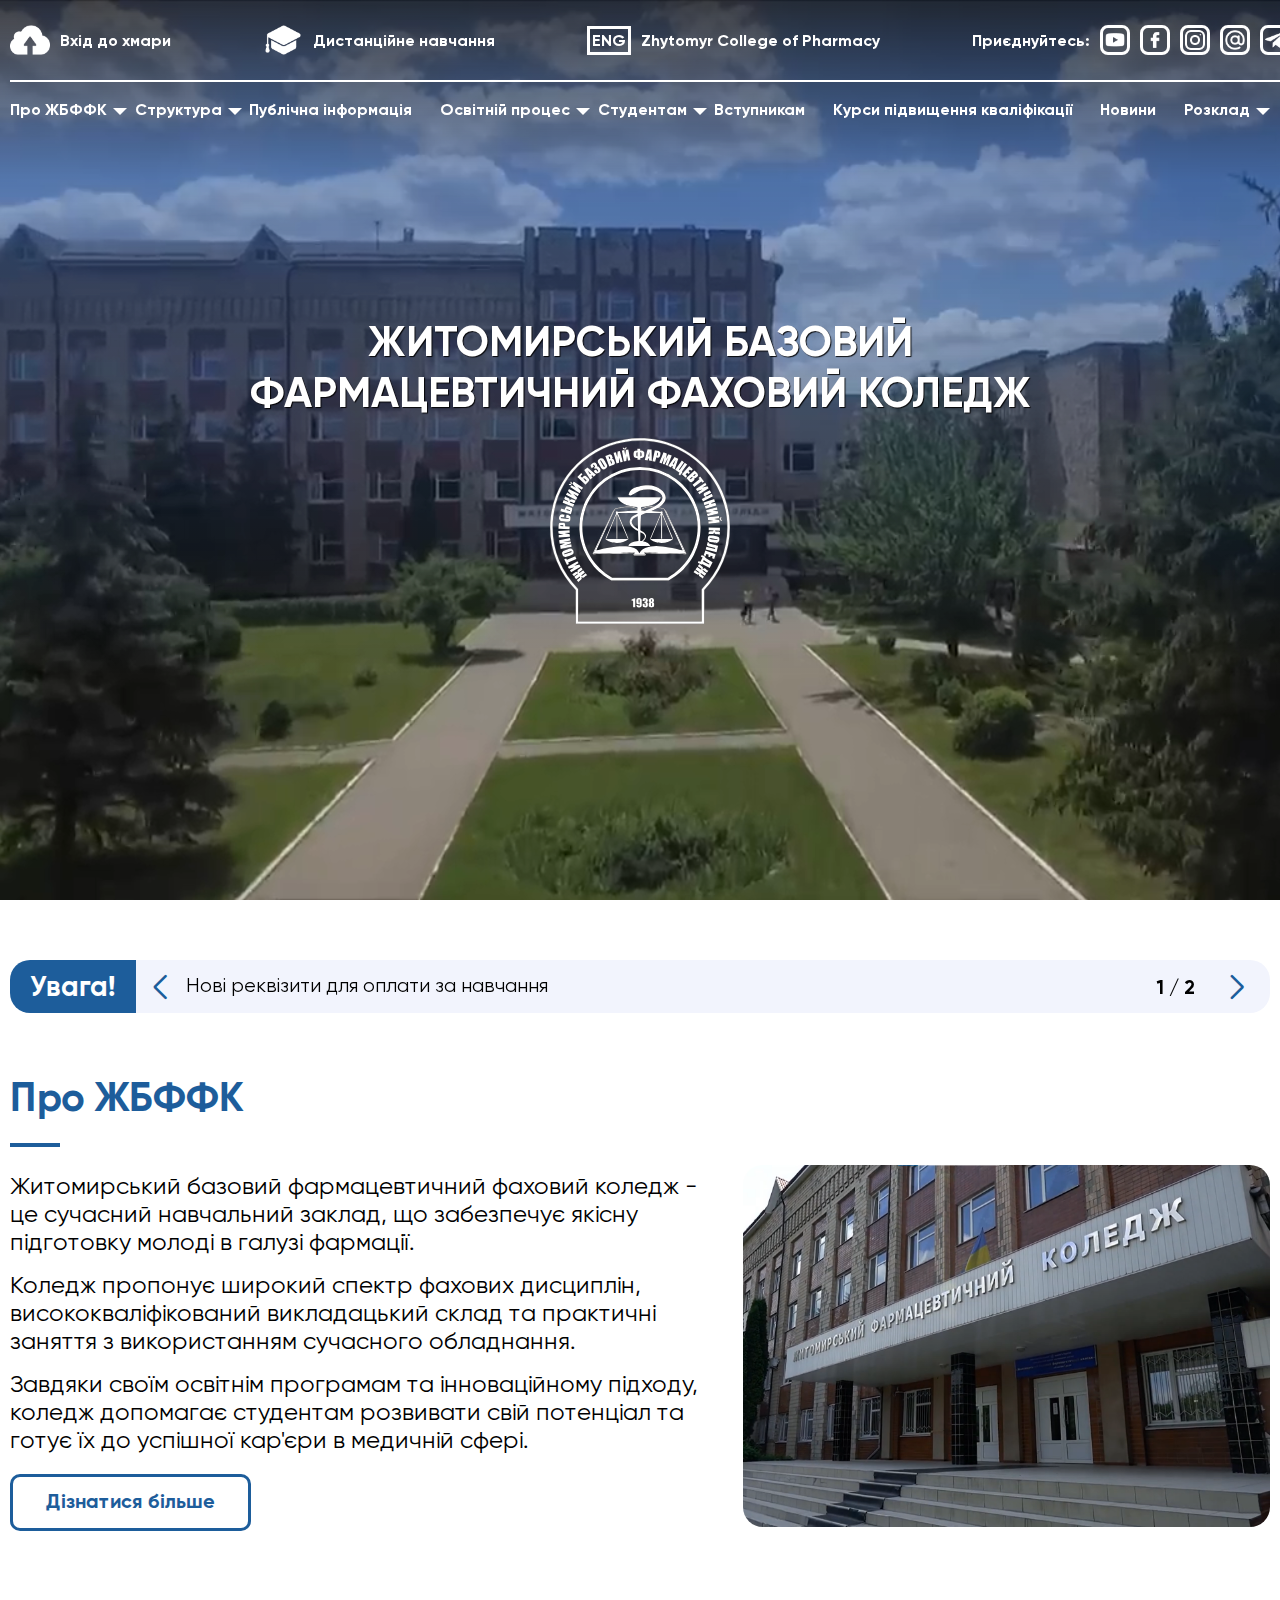
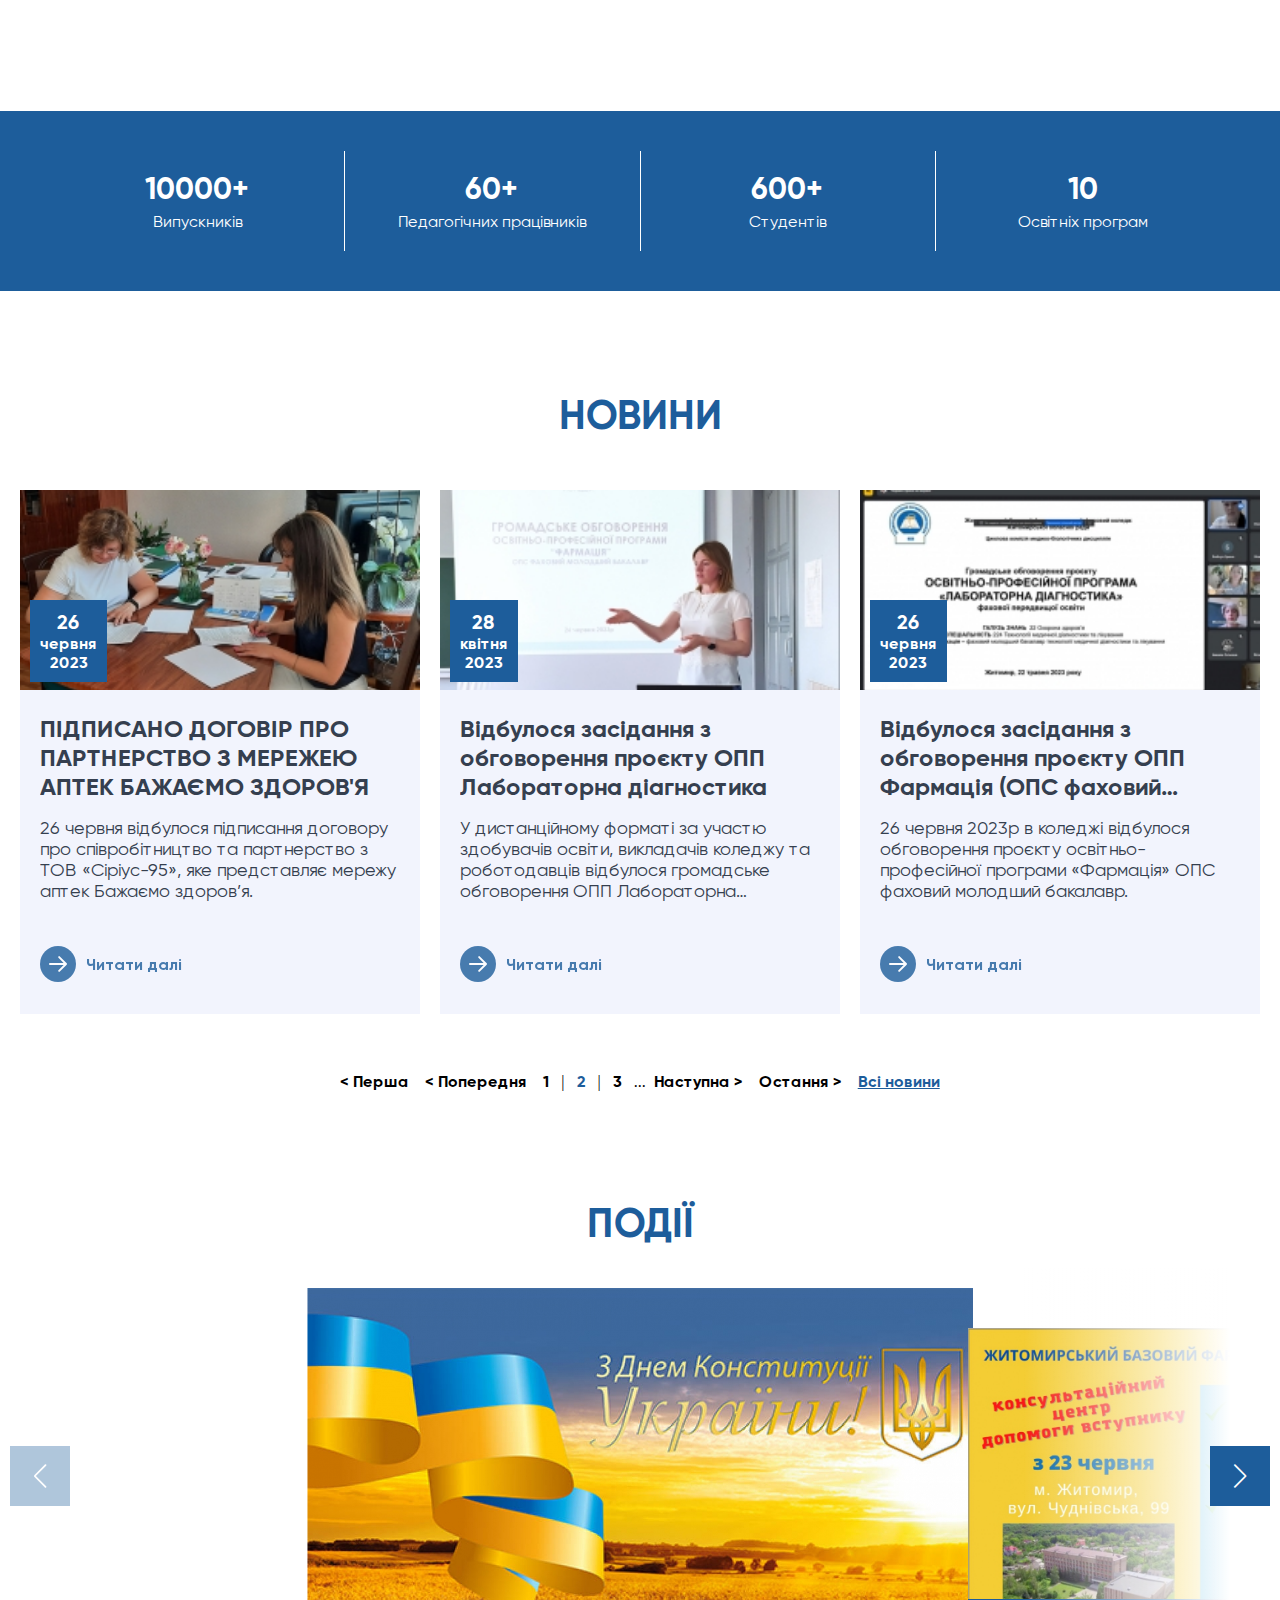
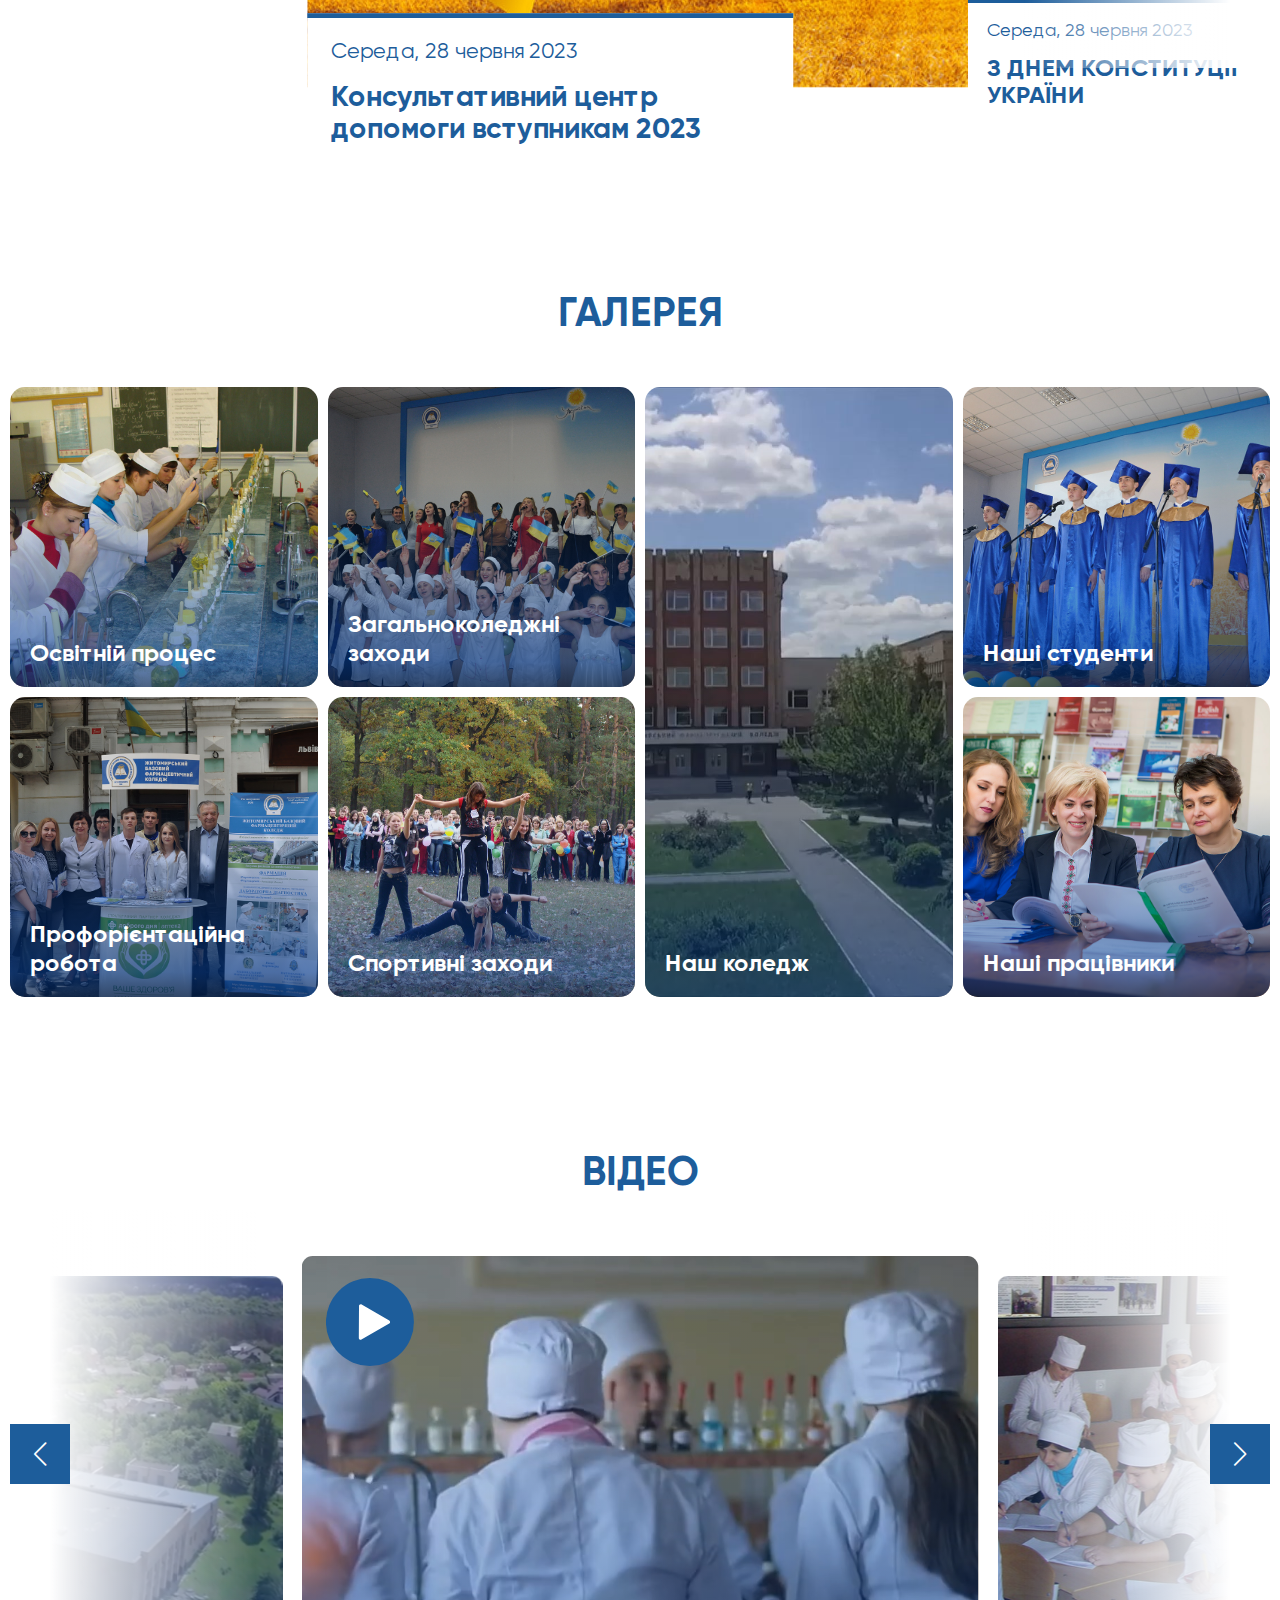
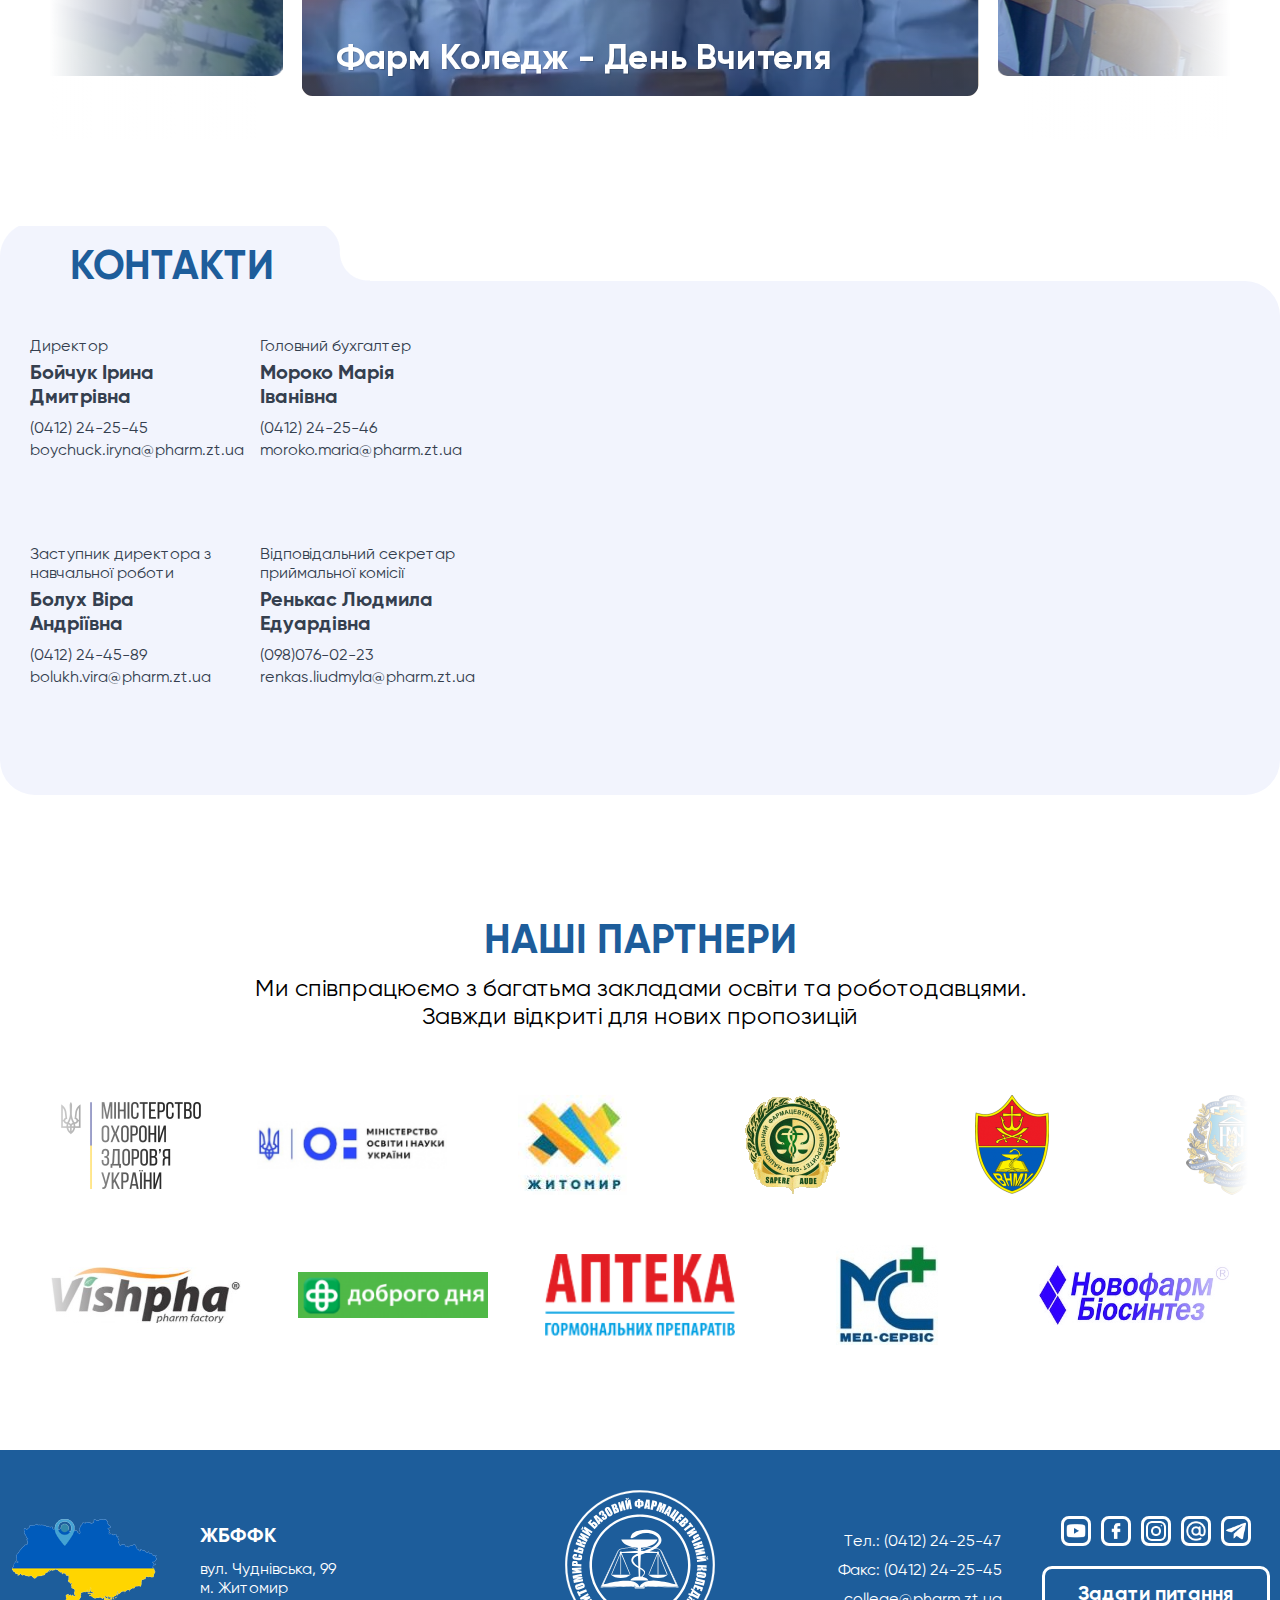
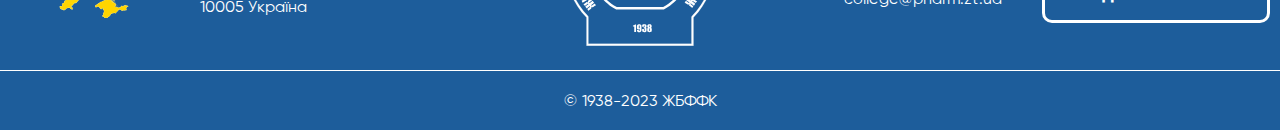
==== commit d15cbc79: "page preloader" ====
--- a/index.html
+++ b/index.html
@@ -10,6 +10,10 @@
     <title>Document</title>
   </head>
   <body>
+    <!-- <div id="preloader">
+      <div id="preloader__logo"></div>
+    </div> -->
+
     <div class="wrapper" id="scroll-top">
       <header class="header">
         <!-- <div class="header__inner"> -->
--- a/css/global.css
+++ b/css/global.css
@@ -311,3 +311,55 @@
   width: 600px;
   height: 300px;
 } */
+
+/* #preloader {
+  position: relative;
+  background-color: var(--primary-color);
+  width: 100vw;
+  height: 100vh;
+  position: fixed;
+  z-index: 9999;
+  display: flex;
+  justify-content: center;
+  align-items: center;
+  animation-fill-mode: forwards;
+}
+
+.load {
+  animation: on-load 0.3s linear;
+}
+
+
+#preloader__logo {
+  position: absolute;
+  width: 150px;
+  height: 300px;
+  z-index: 9999;
+  background-image: url('../images/icons/logo_white.svg');
+  background-position: center;
+  background-size: contain;
+  background-repeat: no-repeat;
+  animation: preloader 3s linear infinite;
+}
+
+@keyframes on-load {
+  from {
+    transform: scale(1);
+    border-radius: 0;
+  }
+  to {
+    transform: scale(0);
+  }
+}
+
+@keyframes preloader {
+  0% {
+    transform: translateY(0%);
+  }
+  50% {
+    transform: translateY(-20%);
+  }
+  100% {
+    transform: translateY(0%);
+  }
+} */
